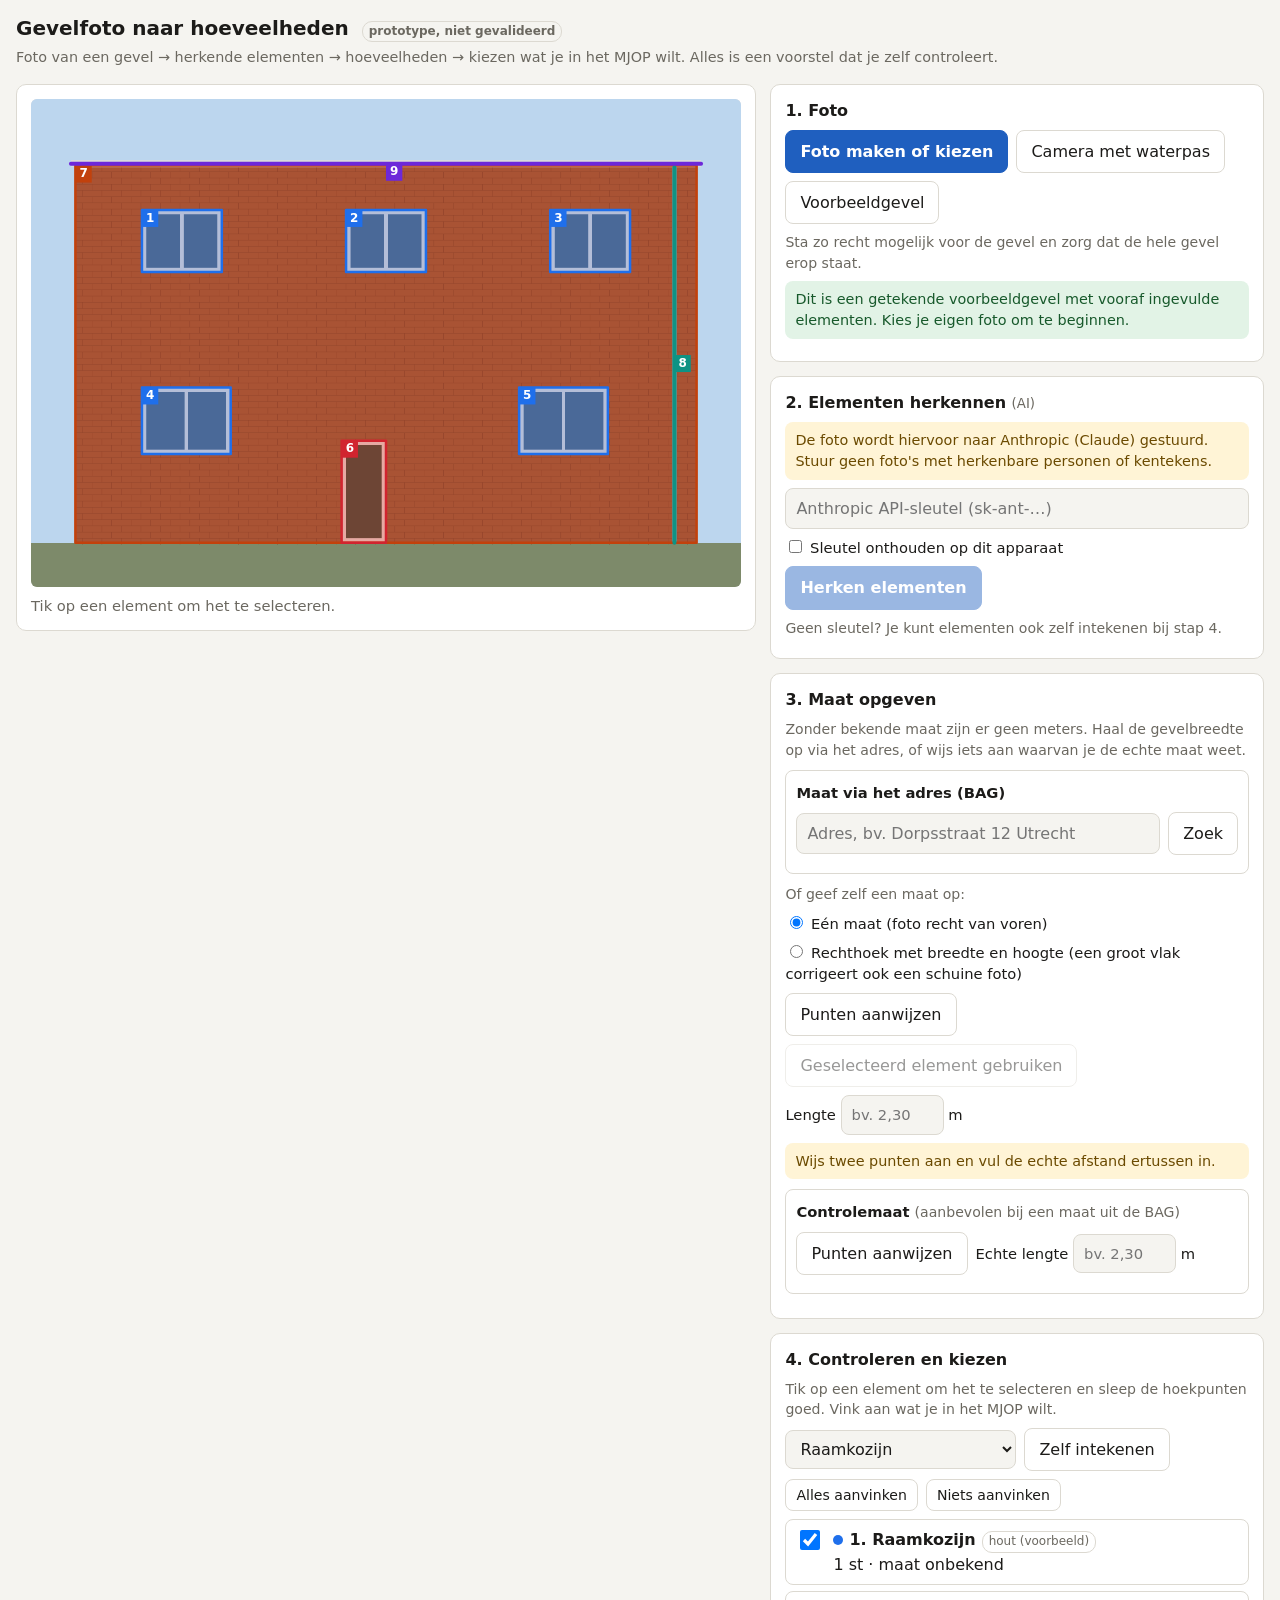
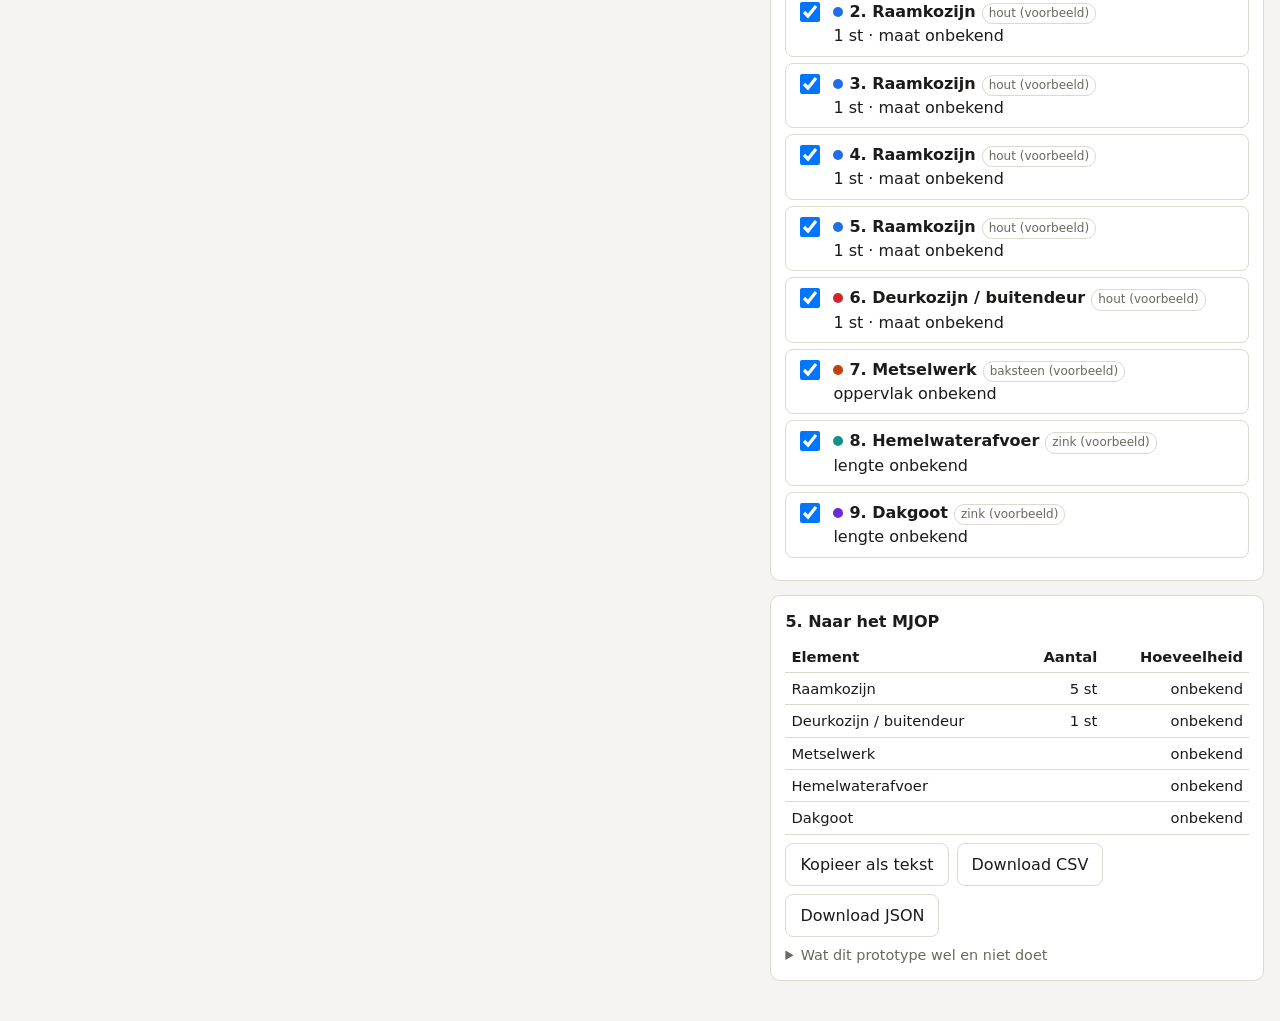
==== gevelfoto/index.html @ f88c85ac "Gevelfoto-prototype: losse proefpagina op /gevelfoto/ met browsertest Zelfstandige pagina (geen Supa" ====
<!doctype html>
<!-- Bron: repository mjop-learning, gevelfoto_prototype/index.html. Wijzig daar en kopieer het bestand hierheen. -->
<html lang="nl">
<head>
<meta charset="utf-8">
<meta name="viewport" content="width=device-width, initial-scale=1">
<title>Gevelfoto naar hoeveelheden</title>
<meta name="claude:viewport-fit-sides" content="cover">
<meta name="robots" content="noindex">
<style>
  :root {
    --bg: #f5f4f0; --panel: #ffffff; --ink: #1c1b19; --muted: #6b6860; --line: #dcd9d1;
    --accent: #1f5fbf; --accent-ink: #ffffff; --warn-bg: #fff4d6; --warn-ink: #6b4a00; --err-bg: #fde4e1; --err-ink: #8a1c12;
    --ok-bg: #e2f3e6; --ok-ink: #17592b;
  }
  @media (prefers-color-scheme: dark) { :root:not([data-theme="light"]) {
      --bg: #161614; --panel: #201f1d; --ink: #edebe6; --muted: #a09c93; --line: #383632;
      --accent: #6ea4f5; --accent-ink: #0c1626; --warn-bg: #3d3212; --warn-ink: #f3d78a; --err-bg: #47201c; --err-ink: #f6b5ad;
      --ok-bg: #1b3a24; --ok-ink: #a6e0b5; color-scheme: dark; } }
  :root[data-theme="dark"] {
      --bg: #161614; --panel: #201f1d; --ink: #edebe6; --muted: #a09c93; --line: #383632;
      --accent: #6ea4f5; --accent-ink: #0c1626; --warn-bg: #3d3212; --warn-ink: #f3d78a; --err-bg: #47201c; --err-ink: #f6b5ad;
      --ok-bg: #1b3a24; --ok-ink: #a6e0b5; color-scheme: dark; }
  * { box-sizing: border-box; }
  [hidden] { display: none !important; }
  body { margin: 0; background: var(--bg); color: var(--ink); font: 16px/1.45 system-ui, -apple-system, "Segoe UI", sans-serif; }
  header { padding-block: 14px 6px; padding-left: max(16px, env(safe-area-inset-left, 0px)); padding-right: max(16px, env(safe-area-inset-right, 0px)); max-width: 1280px; margin: 0 auto; }
  h1 { font-size: 1.25rem; margin: 0 0 4px; }
  header p { margin: 0; color: var(--muted); font-size: .9rem; }
  main { display: grid; gap: 14px; padding-block: 10px 40px; padding-left: max(16px, env(safe-area-inset-left, 0px)); padding-right: max(16px, env(safe-area-inset-right, 0px)); max-width: 1280px; margin: 0 auto; grid-template-columns: minmax(0, 1fr); }
  @media (min-width: 980px) { main { grid-template-columns: minmax(0, 1.5fr) minmax(340px, 1fr); align-items: start; } #stage { position: sticky; top: 10px; } }
  section, #stage { background: var(--panel); border: 1px solid var(--line); border-radius: 10px; padding: 14px; }
  #panel { display: grid; gap: 14px; grid-template-columns: minmax(0, 1fr); }
  h2 { font-size: 1rem; margin: 0 0 8px; }
  h2 small { font-weight: 400; color: var(--muted); }
  p { margin: 6px 0; }
  .muted { color: var(--muted); font-size: .88rem; }
  .row { display: flex; flex-wrap: wrap; gap: 8px; align-items: center; margin: 8px 0; }
  button, .filebtn { font: inherit; padding: 9px 14px; border-radius: 8px; border: 1px solid var(--line); background: var(--panel); color: var(--ink); cursor: pointer; }
  button.primary, .filebtn { background: var(--accent); color: var(--accent-ink); border-color: var(--accent); font-weight: 600; }
  button:disabled { opacity: .45; cursor: not-allowed; }
  button.small { padding: 5px 10px; font-size: .88rem; }
  input[type=text], input[type=password], select { font: inherit; padding: 8px 10px; border-radius: 8px; border: 1px solid var(--line); background: var(--bg); color: var(--ink); min-width: 0; }
  input.num { width: 7em; }
  label { font-size: .92rem; }
  .filebtn input { display: none; }
  .msg { padding: 8px 10px; border-radius: 8px; font-size: .9rem; margin: 8px 0; }
  .msg.warn { background: var(--warn-bg); color: var(--warn-ink); }
  .msg.err { background: var(--err-bg); color: var(--err-ink); }
  .msg.ok { background: var(--ok-bg); color: var(--ok-ink); }
  .msg:empty { display: none; }
  #canvasWrap { position: relative; }
  canvas { display: block; width: 100%; border-radius: 6px; background: #8884; touch-action: manipulation; }
  canvas.busy { touch-action: none; cursor: crosshair; }
  #hint { min-height: 1.4em; font-size: .92rem; margin: 8px 0 0; }
  #empty { padding: 60px 10px; text-align: center; color: var(--muted); }
  ul#items { list-style: none; margin: 8px 0; padding: 0; display: grid; gap: 6px; }
  ul#items li { border: 1px solid var(--line); border-radius: 8px; padding: 8px 10px; display: grid; grid-template-columns: auto minmax(0, 1fr); gap: 4px 10px; align-items: start; cursor: pointer; }
  ul#items li.active { border-color: var(--accent); box-shadow: 0 0 0 2px color-mix(in srgb, var(--accent) 30%, transparent); }
  ul#items li input[type=checkbox] { width: 20px; height: 20px; margin-top: 2px; }
  .dot { display: inline-block; width: 10px; height: 10px; border-radius: 50%; margin-right: 6px; }
  .qty { font-variant-numeric: tabular-nums; }
  .tag { font-size: .75rem; padding: 1px 6px; border-radius: 10px; border: 1px solid var(--line); color: var(--muted); margin-left: 6px; display: inline-block; max-width: 100%; overflow-wrap: anywhere; }
  .edit { grid-column: 1 / -1; display: flex; flex-wrap: wrap; gap: 8px; align-items: center; padding-top: 6px; border-top: 1px dashed var(--line); }
  table { border-collapse: collapse; width: 100%; font-size: .92rem; }
  th, td { text-align: left; padding: 5px 6px; border-bottom: 1px solid var(--line); }
  td.n, th.n { text-align: right; font-variant-numeric: tabular-nums; }
  .sub { border: 1px solid var(--line); border-radius: 8px; padding: 10px; margin: 10px 0; }
  .sub > strong { font-size: .92rem; }
  #bagMap svg { width: 100%; max-height: 260px; display: block; margin-top: 6px; }
  #bagMap .side { stroke: var(--muted); stroke-width: 3; cursor: pointer; }
  #bagMap .side.on { stroke: var(--accent); stroke-width: 6; }
  #bagMap .hit { stroke: transparent; stroke-width: 22; cursor: pointer; }
  #bagMap text { font: 600 11px system-ui, sans-serif; fill: var(--ink); pointer-events: none; }
  #cam { position: fixed; inset: 0; z-index: 20; background: #000; color: #fff; display: flex; flex-direction: column; }
  #camView { position: relative; flex: 1; min-height: 0; }
  #camVideo { width: 100%; height: 100%; object-fit: contain; display: block; }
  #level { position: absolute; left: 50%; top: 50%; width: 130px; height: 130px; margin: -65px 0 0 -65px; border: 2px solid #fff; border-radius: 50%; box-shadow: 0 0 0 1px #0008; }
  #level::before, #level::after { content: ""; position: absolute; background: #fff; opacity: .7; }
  #level::before { left: 50%; top: 35%; width: 1px; height: 30%; } #level::after { top: 50%; left: 35%; height: 1px; width: 30%; }
  #levelDot { position: absolute; left: 50%; top: 50%; width: 26px; height: 26px; margin: -13px 0 0 -13px; border-radius: 50%; background: #ffb020; border: 2px solid #000; }
  #level.ok { border-color: #3ddc84; } #level.ok #levelDot { background: #3ddc84; }
  #level.off { opacity: .35; } #level.off #levelDot { display: none; }
  #camText { margin: 0; padding: 10px 14px; text-align: center; font-size: .95rem; min-height: 3.2em; background: #111; }
  #camBar { display: flex; gap: 10px; justify-content: space-between; padding: 10px 14px calc(12px + env(safe-area-inset-bottom)); background: #111; }
  #camBar button { background: #2a2a2a; color: #fff; border-color: #555; } #camBar button.primary { background: #fff; color: #000; border-color: #fff; min-width: 9em; }
  details summary { cursor: pointer; color: var(--muted); font-size: .9rem; }
</style>
</head>
<body>
<header>
  <h1>Gevelfoto naar hoeveelheden <span class="tag">prototype, niet gevalideerd</span></h1>
  <p>Foto van een gevel → herkende elementen → hoeveelheden → kiezen wat je in het MJOP wilt. Alles is een voorstel dat je zelf controleert.</p>
</header>
<main>
  <div id="stage">
    <div id="canvasWrap">
      <div id="empty">Kies eerst een foto, of probeer de voorbeeldgevel.</div>
      <canvas id="cv" hidden></canvas>
    </div>
    <p id="hint" class="muted"></p>
  </div>

  <div id="panel">
    <section>
      <h2>1. Foto</h2>
      <div class="row">
        <label class="filebtn">Foto maken of kiezen<input id="file" type="file" accept="image/*" capture="environment"></label>
        <button id="camBtn">Camera met waterpas</button>
        <button id="demoBtn">Voorbeeldgevel</button>
      </div>
      <p class="muted">Sta zo recht mogelijk voor de gevel en zorg dat de hele gevel erop staat.</p>
      <div id="photoMsg" class="msg"></div>
    </section>

    <section>
      <h2>2. Elementen herkennen <small>(AI)</small></h2>
      <div id="aiNote" class="msg warn">De foto wordt hiervoor naar Anthropic (Claude) gestuurd. Stuur geen foto's met herkenbare personen of kentekens.</div>
      <div class="row" id="keyRow">
        <input id="key" type="password" placeholder="Anthropic API-sleutel (sk-ant-…)" autocomplete="off" style="flex:1">
      </div>
      <div class="row" id="rememberRow">
        <label><input id="remember" type="checkbox"> Sleutel onthouden op dit apparaat</label>
      </div>
      <div class="row">
        <button id="detectBtn" class="primary" disabled>Herken elementen</button>
        <span id="detectStatus" class="muted"></span>
      </div>
      <div id="detectMsg" class="msg"></div>
      <p class="muted" id="noKeyNote">Geen sleutel? Je kunt elementen ook zelf intekenen bij stap 4.</p>
    </section>

    <section>
      <h2>3. Maat opgeven</h2>
      <p class="muted">Zonder bekende maat zijn er geen meters. Haal de gevelbreedte op via het adres, of wijs iets aan waarvan je de echte maat weet.</p>
      <div id="hostedNote" class="msg warn" hidden></div>
      <div class="sub" id="bagBlock">
        <strong>Maat via het adres (BAG)</strong>
        <div class="row">
          <input id="addr" type="text" placeholder="Adres, bv. Dorpsstraat 12 Utrecht" style="flex:1" autocomplete="off">
          <button id="addrBtn">Zoek</button>
        </div>
        <div class="row" id="addrPickRow" hidden><select id="addrPick" style="flex:1"></select></div>
        <div id="bagMap"></div>
        <div id="bagMsg" class="msg"></div>
      </div>
      <p class="muted" id="orNote">Of geef zelf een maat op:</p>
      <div class="row">
        <label><input type="radio" name="refmode" value="line" checked> Eén maat (foto recht van voren)</label>
      </div>
      <div class="row">
        <label><input type="radio" name="refmode" value="rect"> Rechthoek met breedte en hoogte (een groot vlak corrigeert ook een schuine foto)</label>
      </div>
      <div class="row">
        <button id="refPick" disabled>Punten aanwijzen</button>
        <button id="refFromSel" disabled title="Gebruik de hoeken van het geselecteerde element">Geselecteerd element gebruiken</button>
      </div>
      <div class="row" id="refLineInputs">
        <label>Lengte <input id="refLen" class="num" type="text" inputmode="decimal" placeholder="bv. 2,30"> m</label>
      </div>
      <div class="row" id="refRectInputs" hidden>
        <label>Breedte <input id="refW" class="num" type="text" inputmode="decimal" placeholder="bv. 0,93"> m</label>
        <label>Hoogte <input id="refH" class="num" type="text" inputmode="decimal" placeholder="bv. 2,31"> m</label>
      </div>
      <div id="refMsg" class="msg"></div>
      <div class="sub">
        <strong>Controlemaat</strong> <span class="muted">(aanbevolen bij een maat uit de BAG)</span>
        <div class="row">
          <button id="checkPick" disabled>Punten aanwijzen</button>
          <label>Echte lengte <input id="checkLen" class="num" type="text" inputmode="decimal" placeholder="bv. 2,30"> m</label>
        </div>
        <div id="checkMsg" class="msg"></div>
      </div>
    </section>

    <section>
      <h2>4. Controleren en kiezen</h2>
      <p class="muted">Tik op een element om het te selecteren en sleep de hoekpunten goed. Vink aan wat je in het MJOP wilt.</p>
      <div class="row">
        <select id="addType"></select>
        <button id="addBtn" disabled>Zelf intekenen</button>
        <button id="polyDone" hidden>Klaar met vlak</button>
        <button id="cancelTool" hidden>Annuleren</button>
      </div>
      <div class="row">
        <button id="allOn" class="small" disabled>Alles aanvinken</button>
        <button id="allOff" class="small" disabled>Niets aanvinken</button>
      </div>
      <ul id="items"></ul>
      <div id="itemsMsg" class="msg"></div>
    </section>

    <section>
      <h2>5. Naar het MJOP</h2>
      <div id="totals"></div>
      <div class="row">
        <button id="copyBtn" disabled>Kopieer als tekst</button>
        <button id="csvBtn" disabled>Download CSV</button>
        <button id="jsonBtn" disabled>Download JSON</button>
      </div>
      <div id="exportMsg" class="msg"></div>
      <details>
        <summary>Wat dit prototype wel en niet doet</summary>
        <p class="muted">Hoeveelheden worden door vaste rekenregels in deze pagina berekend uit de aangewezen punten en jouw referentiemaat, niet door het AI-model. Het model wijst alleen aan waar iets zit en doet een inschatting van het materiaal. Er is geen conditiescore, geen prijs en geen NEN 2767-beoordeling. De nauwkeurigheid op echte gevels is niet gemeten. De export bevat geen foto.</p>
      </details>
    </section>
  </div>
</main>

<div id="cam" hidden>
  <div id="camView"><video id="camVideo" playsinline autoplay muted></video><div id="level" class="off"><div id="levelDot"></div></div></div>
  <p id="camText"></p>
  <div id="camBar"><button id="camClose">Sluiten</button><button id="camShot" class="primary">Foto maken</button></div>
</div>

<script>
"use strict";
// ---------------------------------------------------------------------------------------------------------------------
// Gevelfoto-prototype. Eén zelfstandig bestand, geen build, geen externe scripts.
// Rolverdeling: het AI-model levert alleen POSITIES (pixels) en een materiaalinschatting; alle hoeveelheden komen uit de
// deterministische functies hieronder (referentiemaat -> meters). Zonder referentiemaat blijft elke maat onbekend (null).
// ---------------------------------------------------------------------------------------------------------------------

const MODEL = "claude-opus-5-5";
const PROMPT_VERSION = "gevelfoto_v0.1";
const MAX_EDGE = 2000;            // lange zijde van de afbeelding die naar het model gaat (pixels)
const API_URL = "https://api.anthropic.com/v1/messages";

// kind: quad = vierhoek (kozijn e.d.), line = lijn (hwa, goot), poly = vlak (metselwerk)
const TYPES = {
  kozijn_raam:    { label: "Raamkozijn",            kind: "quad", color: "#1f6feb", opening: true },
  kozijn_deur:    { label: "Deurkozijn / buitendeur", kind: "quad", color: "#d1242f", opening: true },
  garagedeur:     { label: "Garagedeur",            kind: "quad", color: "#b3541e", opening: true },
  metselwerk:     { label: "Metselwerk",            kind: "poly", color: "#c2410c", wall: true },
  stucwerk:       { label: "Stucwerk",              kind: "poly", color: "#a16207", wall: true },
  gevelbekleding: { label: "Gevelbekleding",        kind: "poly", color: "#7c5e10", wall: true },
  hwa:            { label: "Hemelwaterafvoer",      kind: "line", color: "#0e9384" },
  dakgoot:        { label: "Dakgoot",               kind: "line", color: "#6d28d9" },
  boeiboord:      { label: "Boeiboord / dakrand",   kind: "line", color: "#be185d" },
  waterslag:      { label: "Waterslag / lekdorpel", kind: "line", color: "#0369a1" },
  hekwerk:        { label: "Hekwerk / balustrade",  kind: "line", color: "#4d7c0f" },
  balkon:         { label: "Balkon",                kind: "quad", color: "#8250df" },
  luifel:         { label: "Luifel",                kind: "quad", color: "#57606a" },
  rooster:        { label: "Ventilatierooster",     kind: "quad", color: "#1a7f37" },
  overig:         { label: "Overig",                kind: "quad", color: "#6e7781" },
};

const $ = (id) => document.getElementById(id);
const state = { img: null, W: 0, H: 0, photoName: null, elements: [], active: null, nextId: 1,
                ref: { mode: "line", pts: null }, check: { pts: null }, tool: null, drag: null, recognition: null, capture: null,
                bag: { docs: [], address: null, pand: null, sides: [], heights: null, side: null } };

// ------------------------------------------------ rekenkern (zuivere functies) ---------------------------------------
const Geo = {
  dist: (a, b) => Math.hypot(a[0] - b[0], a[1] - b[1]),
  area(pts) { let s = 0; for (let i = 0; i < pts.length; i++) { const a = pts[i], b = pts[(i + 1) % pts.length]; s += a[0] * b[1] - b[0] * a[1]; } return Math.abs(s) / 2; },
  length(pts) { let s = 0; for (let i = 1; i < pts.length; i++) s += Geo.dist(pts[i - 1], pts[i]); return s; },
  centroid(pts) { return [pts.reduce((s, p) => s + p[0], 0) / pts.length, pts.reduce((s, p) => s + p[1], 0) / pts.length]; },
  inside(p, pts) { let c = false; for (let i = 0, j = pts.length - 1; i < pts.length; j = i++) { const a = pts[i], b = pts[j];
      if ((a[1] > p[1]) !== (b[1] > p[1]) && p[0] < (b[0] - a[0]) * (p[1] - a[1]) / (b[1] - a[1]) + a[0]) c = !c; } return c; },
  distToSegment(p, a, b) { const dx = b[0] - a[0], dy = b[1] - a[1], l2 = dx * dx + dy * dy;
    const t = l2 ? Math.max(0, Math.min(1, ((p[0] - a[0]) * dx + (p[1] - a[1]) * dy) / l2)) : 0; return Math.hypot(p[0] - a[0] - t * dx, p[1] - a[1] - t * dy); },
  // Zet vier punten in de volgorde linksboven, rechtsboven, rechtsonder, linksonder (beeld: y omlaag).
  orderQuad(pts) { const c = Geo.centroid(pts); const s = pts.slice().sort((a, b) => Math.atan2(a[1] - c[1], a[0] - c[0]) - Math.atan2(b[1] - c[1], b[0] - c[0]));
    let k = 0; s.forEach((p, i) => { if (p[0] + p[1] < s[k][0] + s[k][1]) k = i; }); return s.slice(k).concat(s.slice(0, k)); },
  boxToQuad(a, b) { const x1 = Math.min(a[0], b[0]), x2 = Math.max(a[0], b[0]), y1 = Math.min(a[1], b[1]), y2 = Math.max(a[1], b[1]); return [[x1, y1], [x2, y1], [x2, y2], [x1, y2]]; },
  // Homografie die vier bronpunten op vier doelpunten afbeeldt (8 vergelijkingen, Gauss-eliminatie met pivotering). null als ontaard.
  homography(src, dst) {
    const A = [];
    for (let i = 0; i < 4; i++) { const [x, y] = src[i], [u, v] = dst[i];
      A.push([x, y, 1, 0, 0, 0, -u * x, -u * y, u]); A.push([0, 0, 0, x, y, 1, -v * x, -v * y, v]); }
    for (let c = 0; c < 8; c++) {
      let p = c; for (let r = c + 1; r < 8; r++) if (Math.abs(A[r][c]) > Math.abs(A[p][c])) p = r;
      if (Math.abs(A[p][c]) < 1e-12) return null;
      [A[c], A[p]] = [A[p], A[c]];
      for (let r = 0; r < 8; r++) if (r !== c) { const f = A[r][c] / A[c][c]; for (let k = c; k < 9; k++) A[r][k] -= f * A[c][k]; }
    }
    const h = A.map((row, i) => row[8] / row[i]);
    return (p) => { const w = h[6] * p[0] + h[7] * p[1] + 1; return [(h[0] * p[0] + h[1] * p[1] + h[2]) / w, (h[3] * p[0] + h[4] * p[1] + h[5]) / w]; };
  },
};

function parseNum(s) { const v = parseFloat(String(s).trim().replace(",", ".")); return Number.isFinite(v) && v > 0 ? v : null; }
const round2 = (v) => v == null ? null : Math.round(v * 100) / 100;
const fmt = (v, d = 2) => v == null ? "onbekend" : v.toLocaleString("nl-NL", { minimumFractionDigits: d, maximumFractionDigits: d });

// Geeft een functie pixel -> meter (op het gevelvlak), of null zolang de referentiemaat niet compleet is.
function metricMap(ref) {
  if (!ref || !ref.pts) return null;
  if (ref.mode === "line") {
    if (ref.pts.length !== 2 || !ref.length) return null;
    const d = Geo.dist(ref.pts[0], ref.pts[1]); if (d < 2) return null;
    const s = ref.length / d; return (p) => [p[0] * s, p[1] * s];
  }
  if (ref.pts.length !== 4 || !ref.w || !ref.h) return null;
  const q = Geo.orderQuad(ref.pts), info = rectInfo(ref, q);
  if (info.perspective) return Geo.homography(q, [[0, 0], [ref.w, 0], [ref.w, ref.h], [0, ref.h]]);
  return (p) => [p[0] * info.scale, p[1] * info.scale];
}

// Een kleine referentierechthoek (bv. één deur) is te gevoelig om er de hele gevel mee recht te trekken: een paar pixels fout in een hoek
// geeft verderop meters fout. Daarom corrigeert alleen een grote rechthoek het perspectief; een kleine levert uitsluitend een schaal.
const PERSPECTIVE_MIN_SHARE = 0.2;
function rectInfo(ref, q) {
  const sx = ref.w / ((Geo.dist(q[0], q[1]) + Geo.dist(q[3], q[2])) / 2), sy = ref.h / ((Geo.dist(q[0], q[3]) + Geo.dist(q[1], q[2])) / 2), scale = (sx + sy) / 2;
  return { perspective: Geo.area(q) / (state.W * state.H) >= PERSPECTIVE_MIN_SHARE, scale, mismatch: Math.abs(sx - sy) / scale };
}

// Hoeveelheden van één element. Alles null zonder referentiemaat; het aantal (stuks) is altijd bekend.
function quantities(el, toM, all) {
  const t = TYPES[el.type], q = { count: 1, width_m: null, height_m: null, area_m2: null, length_m: null, gross_area_m2: null, openings_area_m2: null, net_area_m2: null };
  if (!toM) return q;
  const m = el.pts.map(toM);
  if (m.some((p) => !Number.isFinite(p[0]) || !Number.isFinite(p[1]))) return q;
  if (t.kind === "line") q.length_m = Geo.length(m);
  else if (t.kind === "quad") {
    q.width_m = (Geo.dist(m[0], m[1]) + Geo.dist(m[3], m[2])) / 2;
    q.height_m = (Geo.dist(m[0], m[3]) + Geo.dist(m[1], m[2])) / 2;
    q.area_m2 = Geo.area(m);
  } else {
    q.gross_area_m2 = Geo.area(m);
    // Openingen (kozijnen, deuren) waarvan het middelpunt in dit vlak ligt worden afgetrokken.
    q.openings_area_m2 = all.filter((o) => TYPES[o.type].opening && Geo.inside(Geo.centroid(o.pts), el.pts)).reduce((s, o) => s + Geo.area(o.pts.map(toM)), 0);
    q.net_area_m2 = Math.max(0, q.gross_area_m2 - q.openings_area_m2);
  }
  return q;
}

// De hoeveelheid die in een MJOP-regel hoort: vlakken in m2 (netto), lijnen in m1, de rest in stuks.
function primary(el, q) {
  const k = TYPES[el.type].kind;
  if (k === "poly") return { value: round2(q.net_area_m2), unit: "m2" };
  if (k === "line") return { value: round2(q.length_m), unit: "m1" };
  return { value: 1, unit: "st" };
}

function describe(el, q) {
  const k = TYPES[el.type].kind;
  if (k === "line") return q.length_m == null ? "lengte onbekend" : fmt(q.length_m) + " m¹";
  if (k === "quad") return q.area_m2 == null ? "1 st · maat onbekend" : `1 st · ${fmt(q.width_m)} × ${fmt(q.height_m)} m · ${fmt(q.area_m2)} m²`;
  return q.net_area_m2 == null ? "oppervlak onbekend" : `${fmt(q.net_area_m2)} m² netto (bruto ${fmt(q.gross_area_m2)} − openingen ${fmt(q.openings_area_m2)})`;
}

// ------------------------------------------------ herkenning (extern AI-model) ---------------------------------------
const SCHEMA = {
  type: "object", additionalProperties: false, required: ["elements"],
  properties: { elements: { type: "array", items: {
    type: "object", additionalProperties: false, required: ["type", "points", "material", "confidence", "note"],
    properties: {
      type: { type: "string", enum: Object.keys(TYPES) },
      points: { type: "array", items: { type: "object", additionalProperties: false, required: ["x", "y"], properties: { x: { type: "number" }, y: { type: "number" } } } },
      material: { type: "string" },
      confidence: { type: "string", enum: ["low", "medium", "high"] },
      note: { type: "string" },
    } } } },
};

function buildPrompt(W, H) {
  const list = Object.entries(TYPES).map(([k, t]) => `- ${k} (${t.label}): ${t.kind === "quad" ? "bounding box, exactly 2 points: top-left and bottom-right" : t.kind === "line" ? "polyline along the element, 2 or more points" : "polygon outlining the surface, 3 or more points in order"}`).join("\n");
  return `This is one photo of a building facade in the Netherlands, taken for a multi-year maintenance plan (MJOP). The image is ${W} x ${H} pixels.

Find the building elements that are clearly visible on the facade in the foreground and report where they are. Coordinates are pixels in this image: origin at the top-left corner, x to the right, y down.

Element types and the geometry to return for each:
${list}

Guidelines:
- One physical frame (kozijn) is one element, even when it holds several panes or opening sashes. Box the outer edge of the frame, not the glass.
- For a wall surface (metselwerk, stucwerk, gevelbekleding) return one polygon per continuous surface of one material, following its outer edge and including the window and door openings that lie in it. The openings are subtracted afterwards by the calling program.
- For hwa (downpipe), dakgoot (gutter), boeiboord (fascia), waterslag (sill) and hekwerk (railing), follow the centre line of the element from one end to the other.
- Report only what you can actually see. Leave out elements that are hidden, that belong to a neighbouring building, or that you would have to guess.
- "material": one short Dutch word when the material is clearly recognisable (for example hout, kunststof, aluminium, staal, baksteen, zink, pvc, beton), otherwise an empty string.
- "confidence": how sure you are that the element exists and is of this type.
- "note": at most a few words in Dutch when something limits the result (for example "deels achter boom"), otherwise an empty string.

Do not estimate sizes in metres, condition, defects or costs: measurements are computed separately from your coordinates.

Return only a JSON object of this shape, with no other text:
{"elements": [{"type": "<one of the type keys above>", "points": [{"x": 0, "y": 0}], "material": "", "confidence": "low|medium|high", "note": ""}]}`;
}

async function callModel(apiKey, jpegBase64, W, H) {
  const body = {
    model: MODEL, max_tokens: 16000,
    output_config: { effort: "high", format: { type: "json_schema", schema: SCHEMA } },
    fallbacks: "default",
    messages: [{ role: "user", content: [
      { type: "image", source: { type: "base64", media_type: "image/jpeg", data: jpegBase64 } },
      { type: "text", text: buildPrompt(W, H) } ] }],
  };
  const headers = { "content-type": "application/json", "x-api-key": apiKey, "anthropic-version": "2023-06-01",
                    "anthropic-beta": "server-side-fallback-2026-07-01", "anthropic-dangerous-direct-browser-access": "true" };
  // Twee optionele onderdelen (terugvalmodel bij een weigering, afgedwongen JSON-schema) worden bij een 400-fout één voor één weggelaten,
  // zodat de aanvraag ook werkt als een account of platform ze niet ondersteunt. De prompt vraagt hoe dan ook om alleen JSON.
  const attempts = [
    () => ({ headers, body }),
    () => { const h = { ...headers }; delete h["anthropic-beta"]; const b = { ...body }; delete b.fallbacks; return { headers: h, body: b }; },
    () => { const h = { ...headers }; delete h["anthropic-beta"]; const b = { ...body, output_config: { effort: "high" } }; delete b.fallbacks; return { headers: h, body: b }; },
  ];
  let last = null;
  for (const make of attempts) {
    const a = make();
    let res;
    try { res = await fetch(API_URL, { method: "POST", headers: a.headers, body: JSON.stringify(a.body) }); }
    catch (e) { throw new Error("Geen verbinding met de AI-dienst. Controleer je internet. (" + e.message + ")"); }
    let data = null; try { data = await res.json(); } catch (e) { /* geen JSON */ }
    if (res.ok) return data;
    const detail = data && data.error && data.error.message ? data.error.message : "HTTP " + res.status;
    if (res.status === 401) throw new Error("De API-sleutel is niet geldig.");
    if (res.status === 403) throw new Error("Deze API-sleutel mag dit niet doen: " + detail);
    if (res.status === 429) throw new Error("Te veel aanvragen of tegoed op. Probeer het zo opnieuw. (" + detail + ")");
    if (res.status >= 500) throw new Error("De AI-dienst heeft een storing. Probeer het zo opnieuw. (" + detail + ")");
    last = new Error("De aanvraag is geweigerd: " + detail);
    if (res.status !== 400) throw last;
  }
  throw last;
}

// Haalt de elementen uit het modelantwoord en controleert ze. Ongeldige elementen worden overgeslagen en geteld, nooit gerepareerd door te gokken.
function parseModelResponse(data, W, H) {
  if (!data || data.stop_reason === "refusal") throw new Error("Het model heeft deze foto geweigerd.");
  if (data.stop_reason === "max_tokens") throw new Error("Het antwoord van het model is afgekapt. Probeer een foto met minder elementen.");
  const text = (data.content || []).filter((b) => b.type === "text").map((b) => b.text).join("");
  let obj = null;
  try { obj = JSON.parse(text); } catch (e) { const m = text.match(/\{[\s\S]*\}/); if (m) { try { obj = JSON.parse(m[0]); } catch (e2) { /* blijft null */ } } }
  return parseElements(obj, W, H, 1);
}

// `scale` rekent coördinaten van de (kleinere) afbeelding die het model zag terug naar de werkfoto.
function parseElements(obj, W, H, scale) {
  if (!obj || !Array.isArray(obj.elements)) throw new Error("Het antwoord van het model was niet leesbaar.");
  const out = []; let skipped = 0;
  for (const raw of obj.elements) {
    const t = TYPES[raw && raw.type];
    let pts = raw && Array.isArray(raw.points) ? raw.points.map((p) => [Number(p && p.x) * scale, Number(p && p.y) * scale]) : [];
    if (!t || pts.some((p) => !Number.isFinite(p[0]) || !Number.isFinite(p[1]))) { skipped++; continue; }
    pts = pts.map((p) => [Math.max(0, Math.min(W, p[0])), Math.max(0, Math.min(H, p[1]))]);
    if (t.kind === "quad") { if (pts.length === 2) pts = Geo.boxToQuad(pts[0], pts[1]); else if (pts.length === 4) pts = Geo.orderQuad(pts); else { skipped++; continue; } if (Geo.area(pts) < 16) { skipped++; continue; } }
    else if (t.kind === "line") { if (pts.length < 2 || Geo.length(pts) < 4) { skipped++; continue; } }
    else if (pts.length < 3 || Geo.area(pts) < 16) { skipped++; continue; }
    out.push({ type: raw.type, pts, material: typeof raw.material === "string" && raw.material.trim() ? raw.material.trim().slice(0, 40) : null,
               confidence: ["low", "medium", "high"].includes(raw.confidence) ? raw.confidence : null,
               note: typeof raw.note === "string" && raw.note.trim() ? raw.note.trim().slice(0, 120) : null });
  }
  return { elements: out, skipped };
}

// Gehoste variant (claude.ai-artifact): de pagina vraagt Claude via het account van de kijker, zonder API-sleutel. Het platform verkleint
// een afbeelding tot ongeveer 1,2 megapixel; daarom gaat er een kopie van hooguit 1,1 megapixel heen, met háár afmetingen in de prompt.
const Host = { claude: window.claude && typeof window.claude.use === "function" ? window.claude : null, sample: null, downloads: null };
const HOST_MAX_PIXELS = 1100000;
const HOST_ERRORS = { not_granted: "Je hebt deze pagina geen toestemming gegeven om Claude te gebruiken. Je kunt elementen zelf intekenen bij stap 4.",
  rate_limited: "Te veel aanvragen of je gebruikslimiet is bereikt. Probeer het later opnieuw.", session_expired: "Je bent uitgelogd. Log opnieuw in en probeer het nog eens.",
  image_rejected: "Deze foto wordt niet geaccepteerd. Probeer een andere foto.", images_unavailable: "In deze weergave kan de pagina geen foto naar Claude sturen.",
  refused: "Claude heeft deze foto geweigerd.", invalid_json: "Het antwoord van het model was niet leesbaar. Probeer het opnieuw.", empty_completion: "Het model gaf geen antwoord. Probeer het opnieuw." };

async function callHosted() {
  const lim = await Host.sample.limits().catch(() => null);
  if (!lim || !lim.images) throw new Error(HOST_ERRORS.images_unavailable);
  const k = Math.min(1, Math.sqrt(HOST_MAX_PIXELS / (state.W * state.H))), c = document.createElement("canvas");
  c.width = Math.round(state.W * k); c.height = Math.round(state.H * k); c.getContext("2d").drawImage(state.img, 0, 0, c.width, c.height);
  const blob = await new Promise((ok) => c.toBlob(ok, "image/jpeg", 0.9));
  let obj;
  try { obj = await Host.sample.json(buildPrompt(c.width, c.height), { images: blob, modelTier: "complex", cache: false }); }
  catch (e) { throw new Error(HOST_ERRORS[e && e.code] || "Herkennen is niet gelukt" + (e && e.message ? ": " + e.message : ".")); }
  return { parsed: parseElements(obj, state.W, state.H, state.W / c.width), sent: [c.width, c.height] };
}

// ------------------------------------------------ foto laden ---------------------------------------------------------
async function loadPhoto(file, capture) {
  let bmp;
  try { bmp = await createImageBitmap(file, { imageOrientation: "from-image" }); }
  catch (e) { bmp = await new Promise((ok, no) => { const i = new Image(); i.onload = () => ok(i); i.onerror = () => no(new Error("Deze afbeelding kan niet worden geopend.")); i.src = URL.createObjectURL(file); }); }
  const k = Math.min(1, MAX_EDGE / Math.max(bmp.width, bmp.height));
  const c = document.createElement("canvas"); c.width = Math.round(bmp.width * k); c.height = Math.round(bmp.height * k);
  c.getContext("2d").drawImage(bmp, 0, 0, c.width, c.height);
  setPhoto(c, file.name || "foto", capture);
}

function setPhoto(canvas, name, capture) {
  Object.assign(state, { img: canvas, W: canvas.width, H: canvas.height, photoName: name, elements: [], active: null, nextId: 1, tool: null, drag: null, recognition: null, capture: capture || null });
  state.ref = { mode: state.ref.mode, pts: null }; state.check = { pts: null }; state.bag.side = null;
  $("empty").hidden = true; $("cv").hidden = false;
  ["refLen", "refW", "refH", "checkLen"].forEach((id) => { $(id).value = ""; });
  ["detectMsg", "itemsMsg", "exportMsg", "photoMsg"].forEach((id) => setMsg(id, ""));
  refresh();
}

// Voorbeeldgevel met bekende maten (100 pixels per meter) om de pagina zonder sleutel te proberen.
function demoScene() {
  const c = document.createElement("canvas"); c.width = 1600; c.height = 1100; const g = c.getContext("2d");
  g.fillStyle = "#bcd6ee"; g.fillRect(0, 0, 1600, 1100); g.fillStyle = "#7d8a6a"; g.fillRect(0, 1000, 1600, 100);
  g.fillStyle = "#a5553a"; g.fillRect(100, 150, 1400, 850);
  g.strokeStyle = "#8d4630"; g.lineWidth = 1;
  for (let y = 150; y < 1000; y += 14) { g.beginPath(); g.moveTo(100, y); g.lineTo(1500, y); g.stroke(); for (let x = 100 + ((y / 14) % 2) * 22; x < 1500; x += 44) { g.beginPath(); g.moveTo(x, y); g.lineTo(x, y + 14); g.stroke(); } }
  const win = (x, y, w, h, door) => { g.fillStyle = "#f3f1ea"; g.fillRect(x, y, w, h); g.fillStyle = door ? "#35543f" : "#4c6b86"; g.fillRect(x + 10, y + 10, w - 20, h - 20);
    if (!door) { g.fillStyle = "#f3f1ea"; g.fillRect(x + w / 2 - 4, y, 8, h); } };
  const quads = [[250, 250, 180, 140], [710, 250, 180, 140], [1170, 250, 180, 140], [250, 650, 200, 150], [1100, 650, 200, 150]];
  quads.forEach((q) => win(...q)); win(700, 770, 100, 230, true);
  g.fillStyle = "#d8dadc"; g.fillRect(90, 138, 1420, 16); g.fillStyle = "#8a8f94"; g.fillRect(1444, 154, 12, 846);
  const els = quads.map((q) => ({ type: "kozijn_raam", pts: Geo.boxToQuad([q[0], q[1]], [q[0] + q[2], q[1] + q[3]]), material: "hout" }));
  els.push({ type: "kozijn_deur", pts: Geo.boxToQuad([700, 770], [800, 1000]), material: "hout" });
  els.push({ type: "metselwerk", pts: [[100, 150], [1500, 150], [1500, 1000], [100, 1000]], material: "baksteen" });
  els.push({ type: "hwa", pts: [[1450, 154], [1450, 1000]], material: "zink" });
  els.push({ type: "dakgoot", pts: [[90, 146], [1510, 146]], material: "zink" });
  return { canvas: c, elements: els };
}

function addElements(list, source) {
  for (const e of list) state.elements.push({ id: state.nextId++, type: e.type, pts: e.pts, orig: source === "ai" ? { type: e.type, pts: e.pts.map((p) => p.slice()) } : null, material: e.material || null, confidence: e.confidence || null, note: e.note || null, source, edited: false, chosen: true });
}

// ------------------------------------------------ tekenen ------------------------------------------------------------
function viewScale() { const cv = $("cv"); return cv.clientWidth / state.W; }

function draw() {
  const cv = $("cv"); if (!state.img) return;
  const dpr = window.devicePixelRatio || 1, cssW = cv.clientWidth, cssH = cssW * state.H / state.W;
  cv.style.height = cssH + "px";
  if (cv.width !== Math.round(cssW * dpr) || cv.height !== Math.round(cssH * dpr)) { cv.width = Math.round(cssW * dpr); cv.height = Math.round(cssH * dpr); }
  const g = cv.getContext("2d"), k = cssW / state.W;
  g.setTransform(dpr * k, 0, 0, dpr * k, 0, 0);
  g.drawImage(state.img, 0, 0);
  const px = (v) => v / k;                               // schermpixels -> beeldpixels (lijndikte blijft gelijk bij elk formaat)
  const path = (pts, close) => { g.beginPath(); pts.forEach((p, i) => i ? g.lineTo(p[0], p[1]) : g.moveTo(p[0], p[1])); if (close) g.closePath(); };
  // vlakken eerst, zodat kozijnen en lijnen erbovenop liggen
  const order = state.elements.slice().sort((a, b) => (TYPES[a.type].kind === "poly" ? 0 : 1) - (TYPES[b.type].kind === "poly" ? 0 : 1));
  for (const el of order) {
    const t = TYPES[el.type], act = el.id === state.active;
    g.lineJoin = "round"; g.lineCap = "round"; g.strokeStyle = t.color; g.setLineDash(el.chosen ? [] : [px(6), px(5)]);
    g.lineWidth = px(act ? 4 : t.kind === "line" ? 4 : 2.5);
    path(el.pts, t.kind !== "line");
    if (t.kind !== "line") { g.globalAlpha = el.chosen ? (t.kind === "poly" ? 0.12 : 0.28) : 0.05; g.fillStyle = t.color; g.fill(); g.globalAlpha = 1; }
    g.stroke(); g.setLineDash([]);
    const at = t.kind === "poly" ? el.pts[0] : t.kind === "line" ? [(el.pts[0][0] + el.pts[1][0]) / 2, (el.pts[0][1] + el.pts[1][1]) / 2] : el.pts[0];
    const label = String(el.id); g.font = `600 ${px(12)}px system-ui, sans-serif`;
    const w = g.measureText(label).width + px(8);
    g.fillStyle = t.color; g.fillRect(at[0], at[1], w, px(17)); g.fillStyle = "#fff"; g.textBaseline = "top"; g.fillText(label, at[0] + px(4), at[1] + px(2.5));
    if (act) for (const p of el.pts) { g.beginPath(); g.arc(p[0], p[1], px(8), 0, 7); g.fillStyle = "#fff"; g.fill(); g.lineWidth = px(3); g.strokeStyle = t.color; g.stroke(); }
  }
  // referentiemaat
  const rp = state.ref.pts;
  if (rp && rp.length) {
    g.strokeStyle = "#ffd400"; g.lineWidth = px(3); g.setLineDash([px(8), px(5)]);
    path(state.ref.mode === "rect" && rp.length === 4 ? Geo.orderQuad(rp) : rp, state.ref.mode === "rect" && rp.length === 4); g.stroke(); g.setLineDash([]);
    for (const p of rp) { g.beginPath(); g.arc(p[0], p[1], px(6), 0, 7); g.fillStyle = "#ffd400"; g.fill(); g.lineWidth = px(1.5); g.strokeStyle = "#000"; g.stroke(); }
  }
  const cp = state.check.pts;
  if (cp && cp.length === 2) { g.strokeStyle = "#00e5ff"; g.lineWidth = px(3); g.setLineDash([px(3), px(4)]); path(cp, false); g.stroke(); g.setLineDash([]);
    for (const p of cp) { g.beginPath(); g.arc(p[0], p[1], px(5), 0, 7); g.fillStyle = "#00e5ff"; g.fill(); g.lineWidth = px(1.5); g.strokeStyle = "#000"; g.stroke(); } }
  // punten van het lopende gereedschap
  if (state.tool && state.tool.pts.length) {
    g.strokeStyle = "#fff"; g.lineWidth = px(2); path(state.tool.pts, false); g.stroke();
    for (const p of state.tool.pts) { g.beginPath(); g.arc(p[0], p[1], px(6), 0, 7); g.fillStyle = "#111"; g.fill(); g.lineWidth = px(2); g.strokeStyle = "#fff"; g.stroke(); }
  }
}

// ------------------------------------------------ lijst, totalen, export --------------------------------------------
function el(tag, props, ...kids) { const n = document.createElement(tag); if (props) for (const [k, v] of Object.entries(props)) { if (k === "class") n.className = v; else if (k === "text") n.textContent = v; else if (k.startsWith("on")) n.addEventListener(k.slice(2), v); else n[k] = v; } for (const c of kids) if (c != null) n.append(c); return n; }
function setMsg(id, text, kind) { const n = $(id); n.textContent = text || ""; n.className = "msg" + (kind ? " " + kind : ""); }
const CONF = { low: "AI onzeker", medium: "AI redelijk zeker", high: "AI zeker" };

function renderList() {
  const toM = metricMap(state.ref), ul = $("items"); ul.replaceChildren();
  for (const e of state.elements) {
    const t = TYPES[e.type], q = quantities(e, toM, state.elements), act = e.id === state.active;
    const cb = el("input", { type: "checkbox", checked: e.chosen, title: "Opnemen in het MJOP", onclick: (ev) => ev.stopPropagation(), onchange: () => { e.chosen = cb.checked; refresh(); } });
    const head = el("div", null, el("span", { class: "dot" }), el("strong", { text: `${e.id}. ${t.label}` }));
    head.querySelector(".dot").style.background = t.color;
    if (e.material) head.append(el("span", { class: "tag", text: e.material + (e.source === "demo" ? " (voorbeeld)" : " (AI-inschatting)") }));
    if (e.source === "hand") head.append(el("span", { class: "tag", text: "zelf ingetekend" }));
    else if (e.edited) head.append(el("span", { class: "tag", text: "aangepast" }));
    else if (e.confidence) head.append(el("span", { class: "tag", text: CONF[e.confidence] }));
    const body = el("div", null, head, el("div", { class: "qty", text: describe(e, q) }));
    if (e.note) body.append(el("div", { class: "muted", text: e.note }));
    const li = el("li", { class: act ? "active" : "", onclick: () => { state.active = act ? null : e.id; refresh(); } }, cb, body);
    li.dataset.id = e.id;
    if (act) {
      const sel = el("select", { onclick: (ev) => ev.stopPropagation(), onchange: () => { e.type = sel.value; e.edited = true; refresh(); } });
      for (const [k, tt] of Object.entries(TYPES)) if (tt.kind === t.kind) sel.append(el("option", { value: k, text: tt.label, selected: k === e.type }));
      li.append(el("div", { class: "edit" }, el("label", { text: "Soort " }), sel,
        el("button", { class: "small", text: "Verwijderen", onclick: (ev) => { ev.stopPropagation(); state.elements = state.elements.filter((x) => x !== e); state.active = null; refresh(); } })));
    }
    ul.append(li);
  }
  const big = toM ? state.elements.filter((e) => { const q = quantities(e, toM, state.elements); return TYPES[e.type].opening && (q.width_m > 12 || q.height_m > 12 || q.width_m < 0.15 || q.height_m < 0.15 || (e.type === "kozijn_deur" && (q.height_m < 1.8 || q.height_m > 3.2))); }) : [];
  setMsg("itemsMsg", big.length ? `Onwaarschijnlijke maat bij element ${big.map((e) => e.id).join(", ")}. Een deurkozijn is meestal 2,0 tot 2,8 m hoog. Controleer de maat en de hoekpunten.` : "", "warn");
}

function totals() {
  const toM = metricMap(state.ref), rows = new Map();
  for (const e of state.elements.filter((x) => x.chosen)) {
    const q = quantities(e, toM, state.elements), k = TYPES[e.type].kind;
    const r = rows.get(e.type) || { type: e.type, label: TYPES[e.type].label, kind: k, count: 0, sum: 0, unknown: false, area: 0 };
    r.count++;
    const v = k === "poly" ? q.net_area_m2 : k === "line" ? q.length_m : q.area_m2;
    if (v == null) r.unknown = true; else r.sum += v;
    rows.set(e.type, r);
  }
  // Onbekend blijft onbekend: geen deelsom als van één van de elementen de maat ontbreekt.
  return [...rows.values()].map((r) => ({ type: r.type, label: r.label, count: r.count, unit: r.kind === "line" ? "m1" : "m2", total: r.unknown ? null : round2(r.sum), main: r.kind === "quad" ? "st" : r.kind === "line" ? "m1" : "m2" }));
}

function renderTotals() {
  const t = totals(), box = $("totals"); box.replaceChildren();
  if (!t.length) { box.append(el("p", { class: "muted", text: "Nog niets aangevinkt." })); return; }
  const tb = el("tbody");
  for (const r of t) tb.append(el("tr", null, el("td", { text: r.label }), el("td", { class: "n", text: r.main === "st" ? r.count + " st" : "" }),
    el("td", { class: "n", text: r.unit === "m1" ? fmt(r.total) + (r.total == null ? "" : " m¹") : fmt(r.total) + (r.total == null ? "" : " m²") })));
  box.append(el("table", null, el("thead", null, el("tr", null, el("th", { text: "Element" }), el("th", { class: "n", text: "Aantal" }), el("th", { class: "n", text: "Hoeveelheid" }))), tb));
}

function buildExport() {
  const toM = metricMap(state.ref), ref = state.ref, rp = (p) => [Math.round(p[0]), Math.round(p[1])];
  return {
    contract: "gevelfoto_prototype_v0", status: "PROPOSED", booking_allowed: false, validated: false,
    created_at: new Date().toISOString(),
    photo: { name: state.photoName, width_px: state.W, height_px: state.H, included_in_export: false, capture: state.capture },
    building: state.bag.pand ? { address: state.bag.address, bag_pand_id: state.bag.pand.id, bouwjaar: state.bag.pand.bouwjaar || null, heights_3dbag: state.bag.heights, source: "PDOK BAG / 3D BAG", retrieved_at: state.bag.retrievedAt } : null,
    recognition: state.recognition || { provider: "none" },
    scale: !toM ? null : ref.mode === "line"
      ? { method: "REFERENCE_LINE", length_m: ref.length, points_px: ref.pts.map(rp), perspective_corrected: false, source: ref.source || { type: "USER_INPUT" } }
      : { method: "REFERENCE_RECTANGLE", width_m: ref.w, height_m: ref.h, points_px: Geo.orderQuad(ref.pts).map(rp), perspective_corrected: rectInfo(ref, Geo.orderQuad(ref.pts)).perspective, source: { type: "USER_INPUT" } },
    scale_check: checkResult(),
    items: state.elements.filter((e) => e.chosen).map((e) => { const q = quantities(e, toM, state.elements); const r = {}; for (const [k, v] of Object.entries(q)) r[k] = k === "count" ? v : round2(v);
      return { id: e.id, type: e.type, label: TYPES[e.type].label, geometry_origin: e.source === "hand" ? "USER_DRAWN" : e.edited ? "AI_PROPOSAL_USER_EDITED" : e.source === "demo" ? "DEMO" : "AI_PROPOSAL",
               material_ai_estimate: e.material, confidence_ai: e.confidence, note: e.note, points_px: e.pts.map((p) => [Math.round(p[0]), Math.round(p[1])]),
               ai_original: e.orig && e.edited ? { type: e.orig.type, points_px: e.orig.pts.map((p) => [Math.round(p[0]), Math.round(p[1])]) } : null, quantities: r, mjop_quantity: primary(e, q) }; }),
    totals: totals().map((r) => ({ type: r.type, label: r.label, count: r.count, total: r.total, unit: r.unit })),
  };
}

function exportCsv() {
  const x = buildExport(), n = (v) => v == null ? "" : String(v).replace(".", ","), s = (v) => '"' + String(v == null ? "" : v).replace(/"/g, '""') + '"';
  const rows = [["nr", "element", "materiaal (AI-inschatting)", "hoeveelheid", "eenheid", "breedte_m", "hoogte_m", "oppervlak_m2", "herkomst", "status"].join(";")];
  for (const i of x.items) rows.push([i.id, s(i.label), s(i.material_ai_estimate), n(i.mjop_quantity.value), i.mjop_quantity.unit, n(i.quantities.width_m), n(i.quantities.height_m),
    n(i.quantities.area_m2 != null ? i.quantities.area_m2 : i.quantities.net_area_m2), i.geometry_origin, "VOORSTEL"].join(";"));
  return "﻿" + rows.join("\r\n") + "\r\n";
}

function exportText() {
  const t = totals(); return ["Gevelfoto (voorstel, niet gevalideerd)" + (state.photoName ? " – " + state.photoName : "")]
    .concat(t.map((r) => `${r.label}: ${r.main === "st" ? r.count + " st, " : ""}${r.total == null ? "maat onbekend" : fmt(r.total) + (r.unit === "m1" ? " m1" : " m2")}`)).join("\n");
}

async function download(name, text, mime) {
  if (Host.downloads) { try { await Host.downloads.save({ filename: name, data: text }); } catch (e) { setMsg("exportMsg", "Het bestand is niet opgeslagen. Gebruik 'Kopieer als tekst'.", "warn"); } return; }
  const a = el("a", { href: URL.createObjectURL(new Blob([text], { type: mime })), download: name }); document.body.append(a); a.click(); a.remove(); setTimeout(() => URL.revokeObjectURL(a.href), 2000);
}

// ------------------------------------------------ referentiemaat -----------------------------------------------------
function readRef() {
  const r = state.ref; r.length = parseNum($("refLen").value); r.w = parseNum($("refW").value); r.h = parseNum($("refH").value);
}
function renderRef() {
  const r = state.ref, toM = metricMap(r), need = r.mode === "line" ? 2 : 4;
  $("refLineInputs").hidden = r.mode !== "line"; $("refRectInputs").hidden = r.mode !== "rect";
  if (!state.img) return setMsg("refMsg", "");
  if (!r.pts || r.pts.length !== need) return setMsg("refMsg", r.mode === "line" ? "Wijs twee punten aan en vul de echte afstand ertussen in." : "Wijs de vier hoeken van een rechthoek op de gevel aan en vul breedte en hoogte in. Een groot vlak (bijvoorbeeld de hele gevel) corrigeert ook een schuine foto.", "warn");
  if (!toM) return setMsg("refMsg", r.mode === "line" ? "Vul de lengte in meter in." : "Vul breedte en hoogte in meter in.", "warn");
  if (r.mode === "line" && r.source) return setMsg("refMsg", `Schaal uit de BAG: gevelbreedte ${fmt(r.length)} m (zijde ${r.source.side_facing}). De BAG-omtrek is van boven ingemeten en kan enkele decimeters afwijken; controleer met een controlemaat. Alleen betrouwbaar als de foto recht van voren is genomen.`, "ok");
  if (r.mode === "line") return setMsg("refMsg", `Schaal: ${fmt(r.length / Geo.dist(r.pts[0], r.pts[1]) * 1000, 1)} mm per pixel. Alleen betrouwbaar als de foto recht van voren is genomen.`, "ok");
  const info = rectInfo(r, Geo.orderQuad(r.pts));
  if (info.perspective) return setMsg("refMsg", "Maat ingesteld met correctie voor een schuine foto.", "ok");
  if (info.mismatch > 0.05) return setMsg("refMsg", `Breedte en hoogte geven een schaal die ${fmt(info.mismatch * 100, 0)}% verschilt: de foto is schuin genomen of een maat klopt niet. De rechthoek is te klein om dat te corrigeren; wijs een groot vlak aan (bijvoorbeeld de hele gevel).`, "warn");
  setMsg("refMsg", "Schaal ingesteld. Deze rechthoek is te klein om een schuine foto te corrigeren; voor correctie wijs je een groot vlak aan (bijvoorbeeld de hele gevel).", "ok");
}

// ------------------------------------------------ maat via het adres (BAG / 3D BAG) ----------------------------------
// Openbare, sleutelloze diensten: PDOK Locatieserver (adres -> punt), BAG (omtrek van het pand in meters, RD-stelsel) en 3D BAG (hoogtes).
// De gevelbreedte is de lengte van de zijde van de BAG-omtrek die de gebruiker aanwijst. De omtrek is van boven ingemeten en kan enkele
// decimeters afwijken van de gevel op ooghoogte; daarom blijft het een voorstel en is er een controlemaat.
const PDOK_SEARCH = "https://api.pdok.nl/bzk/locatieserver/search/v3_1/free";
const BAG_PAND = "https://api.pdok.nl/kadaster/bag/ogc/v2/collections/pand/items";
const BAG3D_PAND = "https://api.3dbag.nl/collections/pand/items/";
const RD_CRS = "http://www.opengis.net/def/crs/EPSG/0/28992";

async function getJson(url) {
  let res; try { res = await fetch(url, { headers: { accept: "application/json" } }); } catch (e) { throw new Error("Geen verbinding met de BAG-dienst."); }
  if (!res.ok) throw new Error("De BAG-dienst gaf een fout (HTTP " + res.status + ").");
  return res.json();
}

// Voegt opeenvolgende, bijna rechte stukken van de omtrek samen tot gevelzijden. Ring in meters; geeft [{a, b, length, facing}].
function footprintSides(ring, tolDeg = 10) {
  let pts = ring.map((p) => [p[0], p[1]]);
  if (pts.length > 1 && Geo.dist(pts[0], pts[pts.length - 1]) < 1e-6) pts.pop();
  pts = pts.filter((p, i) => Geo.dist(p, pts[(i + 1) % pts.length]) > 0.01);
  if (pts.length < 3) return [];
  const n = pts.length, dir = (i) => Math.atan2(pts[(i + 1) % n][1] - pts[i][1], pts[(i + 1) % n][0] - pts[i][0]);
  const turn = (i) => { let d = Math.abs(dir(i) - dir((i + n - 1) % n)) * 180 / Math.PI; if (d > 180) d = 360 - d; return d; };   // knik bij punt i
  const corners = []; for (let i = 0; i < n; i++) if (turn(i) > tolDeg) corners.push(i);
  if (corners.length < 3) return [];
  let signed = 0; for (let i = 0; i < n; i++) signed += pts[i][0] * pts[(i + 1) % n][1] - pts[(i + 1) % n][0] * pts[i][1];
  const names = ["noord", "noordoost", "oost", "zuidoost", "zuid", "zuidwest", "west", "noordwest"];
  return corners.map((c, k) => { const a = pts[c], b = pts[corners[(k + 1) % corners.length]], dx = b[0] - a[0], dy = b[1] - a[1];
    const nx = signed > 0 ? dy : -dy, ny = signed > 0 ? -dx : dx;                 // naar buiten gerichte normaal (x = oost, y = noord)
    const az = (Math.atan2(nx, ny) * 180 / Math.PI + 360) % 360;
    return { a, b, length: Math.hypot(dx, dy), facing: names[Math.round(az / 45) % 8] }; });
}

function outerRing(geom) {
  if (!geom) return null;
  if (geom.type === "Polygon") return geom.coordinates[0];
  if (geom.type === "MultiPolygon") return geom.coordinates.map((p) => p[0]).sort((a, b) => Geo.area(b) - Geo.area(a))[0];
  return null;
}

async function bagSearch(q) {
  const d = await getJson(`${PDOK_SEARCH}?q=${encodeURIComponent(q)}&fq=type:adres&rows=6&fl=weergavenaam,centroide_rd`);
  return ((d.response && d.response.docs) || []).map((x) => { const m = /POINT\(([-\d.]+) ([-\d.]+)\)/.exec(x.centroide_rd || ""); return m ? { name: x.weergavenaam, pt: [parseFloat(m[1]), parseFloat(m[2])] } : null; }).filter(Boolean);
}

async function bagLoad(doc) {
  const [x, y] = doc.pt, r = 30;
  const d = await getJson(`${BAG_PAND}?bbox=${x - r},${y - r},${x + r},${y + r}&bbox-crs=${encodeURIComponent(RD_CRS)}&crs=${encodeURIComponent(RD_CRS)}&limit=50&f=json`);
  const feats = (d.features || []).map((f) => ({ id: f.properties && f.properties.identificatie, bouwjaar: f.properties && f.properties.bouwjaar, ring: outerRing(f.geometry) })).filter((f) => f.ring && f.id);
  if (!feats.length) throw new Error("Bij dit adres is geen pand gevonden in de BAG.");
  const distTo = (f) => Geo.inside(doc.pt, f.ring) ? 0 : Math.min(...f.ring.map((p, i) => Geo.distToSegment(doc.pt, p, f.ring[(i + 1) % f.ring.length])));
  const pand = feats.slice().sort((a, b) => distTo(a) - distTo(b))[0];
  let heights = null;
  try { const h = await getJson(BAG3D_PAND + "NL.IMBAG.Pand." + pand.id); const a = Object.values(h.feature.CityObjects)[0].attributes;
    if (Number.isFinite(a.b3_h_maaiveld)) heights = { eaves_min_m: Number.isFinite(a.b3_h_dak_min) ? round2(a.b3_h_dak_min - a.b3_h_maaiveld) : null, top_max_m: Number.isFinite(a.b3_h_dak_max) ? round2(a.b3_h_dak_max - a.b3_h_maaiveld) : null, roof_type: a.b3_dak_type || null };
  } catch (e) { /* hoogtes zijn aanvullend; zonder 3D BAG blijven ze onbekend */ }
  Object.assign(state.bag, { address: doc.name, pand, neighbours: feats.filter((f) => f !== pand), sides: footprintSides(pand.ring), heights, side: null, retrievedAt: new Date().toISOString() });
}

function renderBag() {
  const b = state.bag, box = $("bagMap"); box.replaceChildren();
  if (!b.pand) return;
  const NS = "http://www.w3.org/2000/svg", mk = (tag, attrs) => { const n = document.createElementNS(NS, tag); for (const [k, v] of Object.entries(attrs)) n.setAttribute(k, v); return n; };
  const xs = b.pand.ring.map((p) => p[0]), ys = b.pand.ring.map((p) => p[1]), pad = 4;
  const minX = Math.min(...xs) - pad, maxX = Math.max(...xs) + pad, minY = Math.min(...ys) - pad, maxY = Math.max(...ys) + pad, k = 300 / Math.max(maxX - minX, maxY - minY);
  const P = (p) => [(p[0] - minX) * k, (maxY - p[1]) * k], path = (ring) => ring.map((p) => P(p).map((v) => v.toFixed(1)).join(",")).join(" ");
  const svg = mk("svg", { viewBox: `0 0 ${((maxX - minX) * k).toFixed(0)} ${((maxY - minY) * k).toFixed(0)}`, role: "img", "aria-label": "Omtrek van het pand volgens de BAG, noorden boven" });
  for (const n of b.neighbours || []) svg.append(mk("polygon", { points: path(n.ring), fill: "none", stroke: "currentColor", "stroke-opacity": "0.2" }));
  svg.append(mk("polygon", { points: path(b.pand.ring), fill: "currentColor", "fill-opacity": "0.08", stroke: "none" }));
  const c = P(Geo.centroid(b.pand.ring));
  b.sides.forEach((s, i) => { const a = P(s.a), e = P(s.b), mid = [(a[0] + e[0]) / 2, (a[1] + e[1]) / 2], out = Math.hypot(mid[0] - c[0], mid[1] - c[1]) || 1;
    const line = { x1: a[0], y1: a[1], x2: e[0], y2: e[1] };
    svg.append(mk("line", { ...line, class: "side" + (b.side === i ? " on" : "") }));
    if (s.length >= 1.5) { const t = mk("text", { x: mid[0] + (mid[0] - c[0]) / out * 16, y: mid[1] + (mid[1] - c[1]) / out * 16, "text-anchor": "middle", "dominant-baseline": "middle" }); t.textContent = fmt(s.length, 1); svg.append(t); }
    if (s.length < 0.5) return;                                  // te kort om een gevel te zijn; niet aan te wijzen
    const hit = mk("line", { ...line, class: "hit" }); hit.dataset.side = i; hit.addEventListener("click", () => chooseBagSide(i)); svg.append(hit); });
  box.append(svg);
}

function chooseBagSide(i) {
  const b = state.bag, s = b.sides[i]; if (!s || !state.img) return setMsg("bagMsg", "Kies eerst een foto en tik daarna op de zijde.", "warn");
  b.side = i; document.querySelector("input[name=refmode][value=line]").checked = true;
  state.ref = { mode: "line", pts: null, source: { type: "BAG_FOOTPRINT_SIDE", bag_pand_id: b.pand.id, address: b.address, side_length_m: round2(s.length), side_facing: s.facing, retrieved_at: b.retrievedAt } };
  $("refLen").value = fmt(s.length);
  startTool({ isRef: true, need: 2, hint: `Tik op de linker- en de rechterhoek van deze gevel (${fmt(s.length)} m), allebei op dezelfde hoogte, bijvoorbeeld onderaan.`, done: (pts) => { state.ref.pts = pts; } });
}

function bagText() {
  const b = state.bag; if (!b.pand) return "";
  const h = b.heights, parts = [`${b.address} · pand ${b.pand.id}${b.pand.bouwjaar ? " · bouwjaar " + b.pand.bouwjaar : ""}.`, "Tik op de zijde die op de foto staat (maten in meter, noorden boven)."];
  if (h && (h.eaves_min_m != null || h.top_max_m != null)) parts.push(`Hoogte volgens 3D BAG, ter controle: laagste dakrand ${fmt(h.eaves_min_m, 1)} m, hoogste punt ${fmt(h.top_max_m, 1)} m boven maaiveld.`);
  return parts.join(" ");
}

// Controlemaat: een tweede, zelf opgemeten afstand die de ingestelde schaal toetst. Verandert de schaal niet.
function checkResult() {
  const toM = metricMap(state.ref), c = state.check, known = parseNum($("checkLen").value);
  if (!toM || !c.pts || c.pts.length !== 2 || !known) return null;
  const measured = Geo.dist(toM(c.pts[0]), toM(c.pts[1]));
  return { known_m: known, measured_m: round2(measured), deviation_pct: Math.round((measured - known) / known * 1000) / 10, points_px: c.pts.map((p) => [Math.round(p[0]), Math.round(p[1])]) };
}
function renderCheck() {
  const c = state.check, r = checkResult();
  if (!state.img || !c.pts) return setMsg("checkMsg", "");
  if (!metricMap(state.ref)) return setMsg("checkMsg", "Stel eerst een maat in.", "warn");
  if (!r) return setMsg("checkMsg", "Vul de echte lengte in.", "warn");
  const bad = Math.abs(r.deviation_pct) > 5;
  setMsg("checkMsg", `De pagina meet hier ${fmt(r.measured_m)} m; jij geeft ${fmt(r.known_m)} m op. Verschil ${fmt(Math.abs(r.deviation_pct), 1)}%.` + (bad ? " Dat is veel: controleer de aangewezen punten, of de foto is schuin genomen." : ""), bad ? "warn" : "ok");
}

// ------------------------------------------------ camera met waterpas ------------------------------------------------
// Uit de stand van de telefoon (DeviceOrientation: beta, gamma) volgt de richting van 'omhoog' in toestelassen:
// (-cos b * sin g, sin b, cos b * cos g). Daaruit: pitch = hoek van de camera-as met het horizontale vlak (+ = camera wijst omhoog),
// roll = scheefstand in het schermvlak ten opzichte van de dichtstbijzijnde staande of liggende stand.
// De draaiing ten opzichte van de gevel (links/rechts) is met deze sensoren niet te meten.
const LEVEL_TOL_DEG = 3;
function tiltFromOrientation(beta, gamma) {
  if (!Number.isFinite(beta) || !Number.isFinite(gamma)) return null;
  const b = beta * Math.PI / 180, g = gamma * Math.PI / 180, ux = -Math.cos(b) * Math.sin(g), uy = Math.sin(b), uz = Math.cos(b) * Math.cos(g);
  const pitch = -Math.asin(Math.max(-1, Math.min(1, uz))) * 180 / Math.PI;
  if (Math.hypot(ux, uy) < 0.3) return { pitch, roll: null };          // telefoon ligt bijna plat: scheefstand is dan niet te bepalen
  const ang = Math.atan2(ux, uy) * 180 / Math.PI;
  return { pitch, roll: ang - Math.round(ang / 90) * 90 };
}

const Cam = { stream: null, tilt: null, sensor: false };
function onOrientation(ev) { const t = tiltFromOrientation(ev.beta, ev.gamma); if (t) { Cam.tilt = t; Cam.sensor = true; renderLevel(); } }
function isLevel(t) { return !!t && t.roll != null && Math.abs(t.pitch) <= LEVEL_TOL_DEG && Math.abs(t.roll) <= LEVEL_TOL_DEG; }
function renderLevel() {
  const lv = $("level"), t = Cam.tilt;
  if (!Cam.sensor || !t) { lv.className = "off"; $("camText").textContent = "Dit apparaat geeft geen hellingsensor door; de waterpas werkt hier niet. Houd de telefoon zelf zo recht mogelijk."; return; }
  const ok = isLevel(t), clamp = (v) => Math.max(-1, Math.min(1, v / 12)) * 52;
  lv.className = ok ? "ok" : "";
  $("levelDot").style.transform = `translate(${clamp(t.roll || 0)}px, ${clamp(-t.pitch)}px)`;
  const tips = [];
  if (t.pitch > LEVEL_TOL_DEG) tips.push(`camera wijst ${Math.round(t.pitch)}° omhoog`); else if (t.pitch < -LEVEL_TOL_DEG) tips.push(`camera wijst ${Math.round(-t.pitch)}° omlaag`);
  if (t.roll == null) tips.push("houd de telefoon rechtop"); else if (Math.abs(t.roll) > LEVEL_TOL_DEG) tips.push(`telefoon staat ${Math.round(Math.abs(t.roll))}° scheef`);
  $("camText").textContent = ok ? "Recht. Sta je ook recht tegenover het midden van de gevel? Maak dan de foto."
    : tips.join(", ").replace(/^./, (c) => c.toUpperCase()) + ". Breng het bolletje naar het midden. Past de gevel er niet op? Doe een stap achteruit in plaats van te kantelen.";
}

async function openCamera() {
  if (!navigator.mediaDevices || !navigator.mediaDevices.getUserMedia) return setMsg("photoMsg", "De camera met waterpas werkt alleen als de pagina via https is geopend. Gebruik hier 'Foto maken of kiezen'.", "warn");
  // iOS vraagt apart toestemming voor de bewegingssensor, en alleen direct na een tik.
  try { if (window.DeviceOrientationEvent && typeof DeviceOrientationEvent.requestPermission === "function") await DeviceOrientationEvent.requestPermission(); } catch (e) { /* geweigerd: camera werkt, waterpas niet */ }
  try { Cam.stream = await navigator.mediaDevices.getUserMedia({ audio: false, video: { facingMode: { ideal: "environment" }, width: { ideal: 3840 }, height: { ideal: 2160 } } }); }
  catch (e) { return setMsg("photoMsg", "De camera kon niet worden geopend (geen toestemming of geen camera). Gebruik 'Foto maken of kiezen'.", "err"); }
  Cam.tilt = null; Cam.sensor = false;
  $("camVideo").srcObject = Cam.stream; $("cam").hidden = false; renderLevel();
  window.addEventListener("deviceorientation", onOrientation);
}
function closeCamera() {
  window.removeEventListener("deviceorientation", onOrientation);
  if (Cam.stream) Cam.stream.getTracks().forEach((t) => t.stop()); Cam.stream = null; $("camVideo").srcObject = null; $("cam").hidden = true;
}
function shoot() {
  const v = $("camVideo"); if (!v.videoWidth) return;
  const k = Math.min(1, MAX_EDGE / Math.max(v.videoWidth, v.videoHeight)), c = document.createElement("canvas");
  c.width = Math.round(v.videoWidth * k); c.height = Math.round(v.videoHeight * k); c.getContext("2d").drawImage(v, 0, 0, c.width, c.height);
  const t = Cam.sensor ? Cam.tilt : null, cap = { source: "CAMERA_WITH_LEVEL", pitch_deg: t ? Math.round(t.pitch * 10) / 10 : null, roll_deg: t && t.roll != null ? Math.round(t.roll * 10) / 10 : null, level: t ? isLevel(t) : null, tolerance_deg: LEVEL_TOL_DEG };
  closeCamera(); setPhoto(c, "camera-" + new Date().toISOString().slice(0, 19).replace(/[:T]/g, "-"), cap);
  if (cap.level === false) setMsg("photoMsg", `Deze foto is niet recht genomen (${cap.pitch_deg > 0 ? "omhoog" : "omlaag"} ${fmt(Math.abs(cap.pitch_deg), 0)}°${cap.roll_deg != null ? ", scheef " + fmt(Math.abs(cap.roll_deg), 0) + "°" : ""}). Maten kunnen daardoor afwijken; maak hem liever opnieuw of gebruik bij stap 3 een grote rechthoek.`, "warn");
  else if (cap.level) setMsg("photoMsg", "Foto recht genomen.", "ok");
  refresh();
}

// ------------------------------------------------ gereedschap en aanwijzen -------------------------------------------
// Op een smal scherm staat de foto boven de knoppen: breng hem in beeld zodra er iets aangewezen moet worden.
function showPhoto() { const r = $("stage").getBoundingClientRect(); if (r.top < 0 || r.top > window.innerHeight * 0.5) $("stage").scrollIntoView({ block: "start", behavior: "smooth" }); }
function startTool(tool) { state.tool = Object.assign({ pts: [] }, tool); state.active = null; refresh(); showPhoto(); }
function endTool() { state.tool = null; refresh(); }

function toolPoint(p) {
  const t = state.tool; t.pts.push(p);
  if (t.need && t.pts.length >= t.need) { const pts = t.pts; state.tool = null; t.done(pts); }
  refresh();
}

function hitElement(p) {
  const tol = 14 / viewScale(); let best = null, bestA = Infinity;
  for (const e of state.elements) {
    const k = TYPES[e.type].kind;
    if (k === "line") { for (let i = 1; i < e.pts.length; i++) if (Geo.distToSegment(p, e.pts[i - 1], e.pts[i]) < tol && bestA > 0) { best = e; bestA = 0; } }
    else if (Geo.inside(p, e.pts)) { const a = Geo.area(e.pts); if (a < bestA) { best = e; bestA = a; } }
  }
  return best;
}

function eventPoint(ev) { const r = $("cv").getBoundingClientRect(), k = viewScale(); return [Math.max(0, Math.min(state.W, (ev.clientX - r.left) / k)), Math.max(0, Math.min(state.H, (ev.clientY - r.top) / k))]; }

function bindCanvas() {
  const cv = $("cv"); let down = null;
  cv.addEventListener("pointerdown", (ev) => {
    if (!state.img) return; const p = eventPoint(ev); down = { x: ev.clientX, y: ev.clientY };
    const a = state.elements.find((e) => e.id === state.active);
    if (a && !state.tool) { const tol = 22 / viewScale(); const i = a.pts.findIndex((q) => Geo.dist(q, p) < tol);
      if (i >= 0) { state.drag = { el: a, i }; cv.setPointerCapture(ev.pointerId); ev.preventDefault(); } }
  });
  cv.addEventListener("pointermove", (ev) => { if (!state.drag) return; state.drag.el.pts[state.drag.i] = eventPoint(ev); state.drag.moved = true; draw(); });
  const up = (ev) => {
    if (state.drag) { const d = state.drag; state.drag = null; if (d.moved) { d.el.edited = true; refresh(); } down = null; return; }
    if (!down || !state.img) return; const tap = Math.hypot(ev.clientX - down.x, ev.clientY - down.y) < 10; down = null; if (!tap) return;
    const p = eventPoint(ev);
    if (state.tool) return toolPoint(p);
    const h = hitElement(p); state.active = h ? (h.id === state.active ? null : h.id) : null; refresh();
    if (h && state.active) { const li = document.querySelector(`#items li[data-id="${h.id}"]`); if (li && li.scrollIntoView) li.scrollIntoView({ block: "nearest" }); }
  };
  cv.addEventListener("pointerup", up);
  cv.addEventListener("pointercancel", () => { state.drag = null; down = null; });
}

// ------------------------------------------------ alles bijwerken ----------------------------------------------------
function refresh() {
  const has = !!state.img, busy = !!state.tool || state.active != null, any = state.elements.some((e) => e.chosen);
  $("cv").classList.toggle("busy", busy);
  $("hint").textContent = state.tool ? state.tool.hint : state.active != null ? "Sleep de witte punten naar de echte hoeken. Tik naast het element om klaar te zijn." : has ? "Tik op een element om het te selecteren." : "";
  $("detectBtn").disabled = !has || !(Host.claude ? Host.sample : $("key").value.trim()) || state.detecting;
  $("refPick").disabled = !has; $("addBtn").disabled = !has; $("checkPick").disabled = !has;
  const a = state.elements.find((e) => e.id === state.active);
  $("refFromSel").disabled = !(a && TYPES[a.type].kind === "quad");
  $("polyDone").hidden = !(state.tool && state.tool.open); $("cancelTool").hidden = !state.tool;
  $("allOn").disabled = $("allOff").disabled = !state.elements.length;
  ["copyBtn", "csvBtn", "jsonBtn"].forEach((id) => { $(id).disabled = !any; });
  readRef(); renderRef(); renderCheck(); renderBag(); renderList(); renderTotals(); draw();
}

// ------------------------------------------------ knoppen ------------------------------------------------------------
function init() {
  for (const [k, t] of Object.entries(TYPES)) $("addType").append(el("option", { value: k, text: t.label }));
  let saved = null; try { saved = localStorage.getItem("gevelfoto_api_key"); } catch (e) { /* opslag niet beschikbaar */ }
  if (saved) { $("key").value = saved; $("remember").checked = true; }
  const storeKey = () => { try { if ($("remember").checked && $("key").value.trim()) localStorage.setItem("gevelfoto_api_key", $("key").value.trim()); else localStorage.removeItem("gevelfoto_api_key"); } catch (e) { /* opslag niet beschikbaar */ } };
  $("key").addEventListener("input", () => { storeKey(); refresh(); }); $("remember").addEventListener("change", storeKey);

  $("file").addEventListener("change", async (ev) => { const f = ev.target.files[0]; ev.target.value = ""; if (!f) return;
    try { await loadPhoto(f); } catch (e) { setMsg("photoMsg", e.message || "Deze afbeelding kan niet worden geopend.", "err"); } });
  $("demoBtn").addEventListener("click", () => { const d = demoScene(); setPhoto(d.canvas, "voorbeeldgevel"); addElements(d.elements, "demo");
    setMsg("photoMsg", "Voorbeeldgevel geladen: een getekende gevel met vooraf ingevulde elementen. Vul bij stap 3 als maat de deurhoogte van 2,30 m in.", "ok"); refresh(); });

  $("detectBtn").addEventListener("click", async () => {
    state.detecting = true; refresh(); setMsg("detectMsg", ""); $("detectStatus").textContent = "Bezig… dit duurt vaak een halve minuut.";
    try {
      let r, data = {};
      if (Host.sample) { const h = await callHosted(); r = h.parsed; data.sent = h.sent; }
      else { data = await callModel($("key").value.trim(), state.img.toDataURL("image/jpeg", 0.85).split(",")[1], state.W, state.H); r = parseModelResponse(data, state.W, state.H); }
      state.elements = state.elements.filter((e) => e.source === "hand"); state.active = null;
      addElements(r.elements, "ai");
      state.recognition = Host.sample ? { provider: "claude.ai (account van de kijker)", model_tier: "complex", prompt_version: PROMPT_VERSION, image_sent: true, image_sent_px: data.sent } : { provider: "anthropic", requested_model: MODEL, served_model: data.model || null, prompt_version: PROMPT_VERSION, image_sent: true,
                            usage: data.usage ? { input_tokens: data.usage.input_tokens, output_tokens: data.usage.output_tokens } : null };
      const other = data.model && data.model !== MODEL ? ` Beantwoord door ${data.model}.` : "";
      setMsg("detectMsg", r.elements.length ? `${r.elements.length} elementen gevonden${r.skipped ? `, ${r.skipped} overgeslagen omdat de gegevens niet klopten` : ""}. Controleer ze: het model kan iets missen of verkeerd aanwijzen.${other}` : "Het model heeft geen elementen gevonden. Teken ze zelf in bij stap 4.", r.elements.length ? "ok" : "warn");
    } catch (e) { setMsg("detectMsg", e.message, "err"); }
    state.detecting = false; $("detectStatus").textContent = ""; refresh();
  });

  document.querySelectorAll("input[name=refmode]").forEach((r) => r.addEventListener("change", () => { state.ref = { mode: r.value, pts: null }; state.bag.side = null; if (state.tool && state.tool.isRef) state.tool = null; refresh(); }));
  $("refPick").addEventListener("click", () => { const m = state.ref.mode; state.ref.pts = null;
    startTool({ isRef: true, need: m === "line" ? 2 : 4, hint: m === "line" ? "Tik op het begin en het eind van de bekende maat." : "Tik op de vier hoeken van de rechthoek.", done: (pts) => { state.ref.pts = pts; setTimeout(() => $(m === "line" ? "refLen" : "refW").focus(), 0); } }); });
  $("refFromSel").addEventListener("click", () => { const a = state.elements.find((e) => e.id === state.active); if (!a) return;
    document.querySelector("input[name=refmode][value=rect]").checked = true; state.ref = { mode: "rect", pts: a.pts.map((p) => p.slice()) }; state.active = null; refresh(); $("refW").focus(); });
  $("refLen").addEventListener("input", () => { state.ref.source = null; state.bag.side = null; });      // zelf getypte maat is geen BAG-maat meer
  ["refLen", "refW", "refH", "checkLen"].forEach((id) => $(id).addEventListener("input", refresh));
  $("checkPick").addEventListener("click", () => { state.check.pts = null; startTool({ need: 2, hint: "Tik op het begin en het eind van een afstand die je zelf hebt opgemeten.", done: (pts) => { state.check.pts = pts; setTimeout(() => $("checkLen").focus(), 0); } }); });

  const pickAddress = async (doc) => { setMsg("bagMsg", "Pand ophalen…"); try { await bagLoad(doc); setMsg("bagMsg", state.bag.sides.length ? bagText() : "De omtrek van dit pand kon niet in zijden worden verdeeld. Geef zelf een maat op.", state.bag.sides.length ? "" : "warn"); } catch (e) { state.bag.pand = null; setMsg("bagMsg", e.message, "err"); } refresh(); };
  const search = async () => { const q = $("addr").value.trim(); if (!q) return; setMsg("bagMsg", "Zoeken…"); $("addrPickRow").hidden = true;
    try { const docs = await bagSearch(q); state.bag.docs = docs;
      if (!docs.length) return setMsg("bagMsg", "Geen adres gevonden. Typ straat, huisnummer en plaats.", "warn");
      const sel = $("addrPick"); sel.replaceChildren(...docs.map((d, i) => el("option", { value: i, text: d.name }))); $("addrPickRow").hidden = docs.length < 2;
      await pickAddress(docs[0]);
    } catch (e) { setMsg("bagMsg", e.message, "err"); } };
  $("addrBtn").addEventListener("click", search); $("addr").addEventListener("keydown", (ev) => { if (ev.key === "Enter") search(); });
  $("addrPick").addEventListener("change", () => pickAddress(state.bag.docs[+$("addrPick").value]));

  $("camBtn").addEventListener("click", openCamera); $("camClose").addEventListener("click", closeCamera); $("camShot").addEventListener("click", shoot);

  $("addBtn").addEventListener("click", () => { const type = $("addType").value, kind = TYPES[type].kind;
    const finish = (pts) => { if (kind === "quad") pts = Geo.boxToQuad(pts[0], pts[1]); if (kind !== "line" && Geo.area(pts) < 16) return; addElements([{ type, pts }], "hand"); state.active = state.elements[state.elements.length - 1].id; };
    startTool(kind === "poly" ? { open: true, hint: "Tik de hoeken van het vlak één voor één aan en kies daarna 'Klaar met vlak'.", done: finish }
      : { need: 2, hint: kind === "quad" ? "Tik op twee tegenoverliggende hoeken (linksboven en rechtsonder)." : "Tik op het begin en het eind.", done: finish }); });
  $("polyDone").addEventListener("click", () => { const t = state.tool; if (!t || t.pts.length < 3) return setMsg("itemsMsg", "Een vlak heeft minstens drie hoeken nodig.", "warn"); state.tool = null; t.done(t.pts); refresh(); });
  $("cancelTool").addEventListener("click", endTool);
  $("allOn").addEventListener("click", () => { state.elements.forEach((e) => { e.chosen = true; }); refresh(); });
  $("allOff").addEventListener("click", () => { state.elements.forEach((e) => { e.chosen = false; }); refresh(); });

  const stamp = () => new Date().toISOString().slice(0, 16).replace(/[:T]/g, "-");
  $("jsonBtn").addEventListener("click", () => download(`gevelfoto-${stamp()}.json`, JSON.stringify(buildExport(), null, 2), "application/json"));
  $("csvBtn").addEventListener("click", () => download(`gevelfoto-${stamp()}.csv`, exportCsv(), "text/csv;charset=utf-8"));
  $("copyBtn").addEventListener("click", async () => { try { await navigator.clipboard.writeText(exportText()); setMsg("exportMsg", "Gekopieerd.", "ok"); } catch (e) { setMsg("exportMsg", exportText()); } });

  if (Host.claude) {
    ["keyRow", "rememberRow", "noKeyNote", "camBtn", "bagBlock", "orNote"].forEach((id) => { $(id).hidden = true; });
    $("aiNote").textContent = "De foto wordt hiervoor naar Claude gestuurd, via je eigen Claude-account. Stuur geen foto's met herkenbare personen of kentekens.";
    $("hostedNote").hidden = false; $("hostedNote").textContent = "In deze gehoste versie werken 'maat via het adres' en de camera met waterpas niet. Geef hier zelf een maat op.";
    Host.claude.use("sample").then((x) => { Host.sample = x; if (!x) setMsg("detectMsg", "Herkennen met Claude is in deze weergave niet beschikbaar. Je kunt elementen zelf intekenen bij stap 4.", "warn"); refresh(); });
    Host.claude.use("downloads").then((x) => { Host.downloads = x; if (!x) { $("csvBtn").hidden = true; $("jsonBtn").hidden = true; } });
  }
  bindCanvas(); window.addEventListener("resize", draw);
  // Beginstand: de voorbeeldgevel, zodat meteen te zien is wat de pagina doet.
  const d = demoScene(); setPhoto(d.canvas, "voorbeeldgevel"); addElements(d.elements, "demo");
  setMsg("photoMsg", "Dit is een getekende voorbeeldgevel met vooraf ingevulde elementen. Kies je eigen foto om te beginnen.", "ok"); refresh();
}

// Voor geautomatiseerde controle van de rekenkern (zie README).
window.Gevelfoto = { Geo, metricMap, quantities, parseModelResponse, buildPrompt, buildExport, state, TYPES, demoScene, footprintSides, tiltFromOrientation };
init();
</script>
</body>
</html>
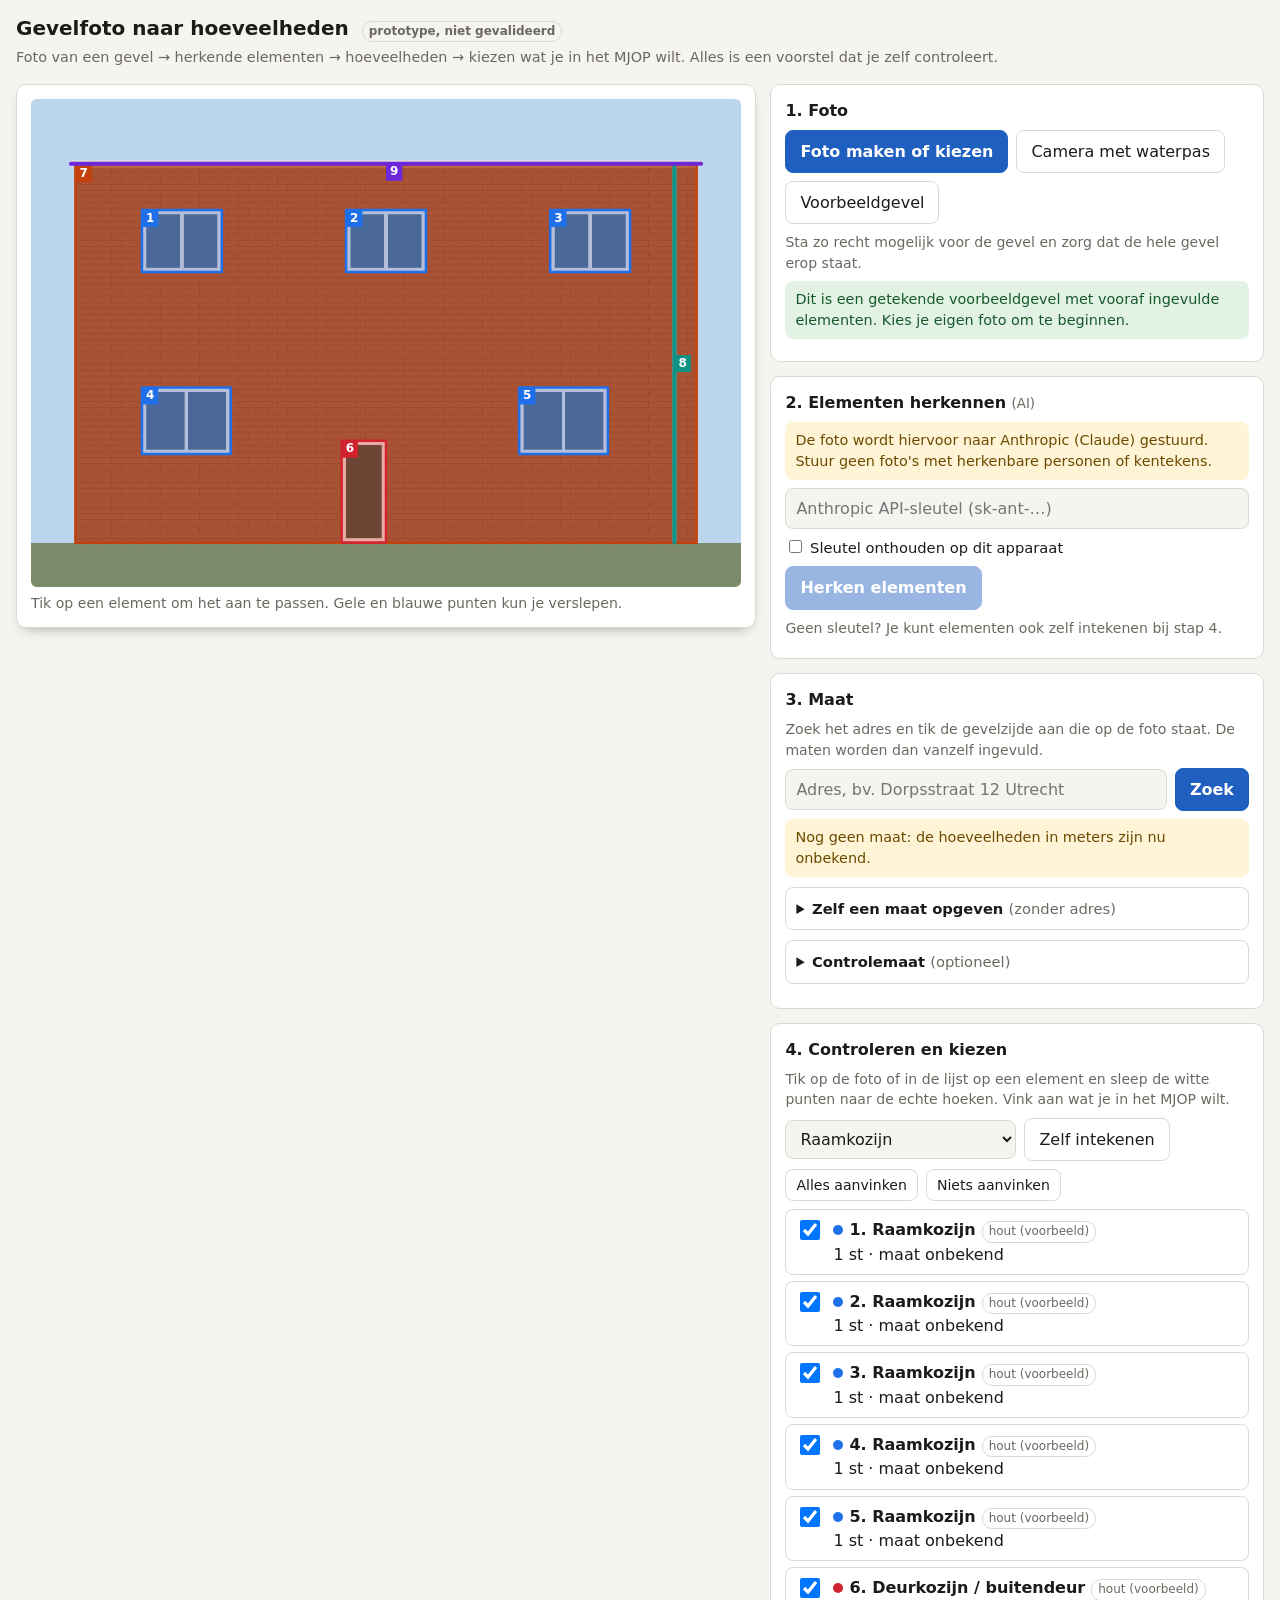
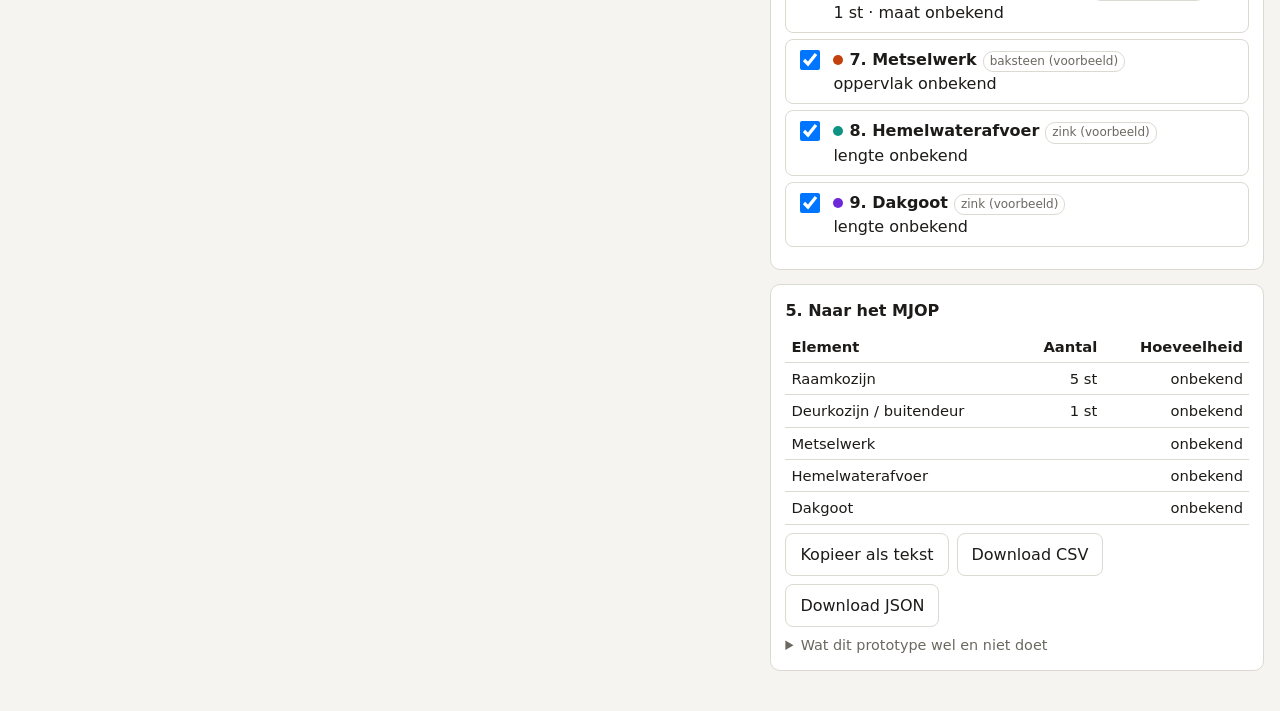
==== commit eca9267f: "Gevelfoto-prototype: maten vanzelf uit de BAG, controlemaat optioneel, bediening op telefoon Zijde i" ====
--- a/gevelfoto/index.html
+++ b/gevelfoto/index.html
@@ -28,8 +28,16 @@
   h1 { font-size: 1.25rem; margin: 0 0 4px; }
   header p { margin: 0; color: var(--muted); font-size: .9rem; }
   main { display: grid; gap: 14px; padding-block: 10px 40px; padding-left: max(16px, env(safe-area-inset-left, 0px)); padding-right: max(16px, env(safe-area-inset-right, 0px)); max-width: 1280px; margin: 0 auto; grid-template-columns: minmax(0, 1fr); }
-  @media (min-width: 980px) { main { grid-template-columns: minmax(0, 1.5fr) minmax(340px, 1fr); align-items: start; } #stage { position: sticky; top: 10px; } }
-  section, #stage { background: var(--panel); border: 1px solid var(--line); border-radius: 10px; padding: 14px; }
+  @media (min-width: 980px) { main { grid-template-columns: minmax(0, 1.5fr) minmax(340px, 1fr); align-items: start; } }
+  section, #stage { background: var(--panel); border: 1px solid var(--line); border-radius: 10px; padding: 14px; min-width: 0; }
+  /* De foto blijft in beeld terwijl je door de stappen scrolt; de band erboven dekt wat eronderdoor schuift. */
+  #stage { position: sticky; top: calc(env(safe-area-inset-top, 0px) + 6px); z-index: 5; box-shadow: 0 6px 14px -8px #0007; }
+  body::before { content: ""; position: fixed; inset: 0 0 auto; height: calc(env(safe-area-inset-top, 0px) + 6px); z-index: 10; background: var(--bg); }
+  @media (max-width: 979px) { #stage { padding: 8px; } }
+  .row > * { min-width: 0; } select, input[type=text], input[type=password] { max-width: 100%; }
+  .msg { overflow-wrap: anywhere; }
+  details.sub > summary { color: var(--ink); font-weight: 600; font-size: .92rem; }
+  details.sub > summary span { font-weight: 400; color: var(--muted); }
   #panel { display: grid; gap: 14px; grid-template-columns: minmax(0, 1fr); }
   h2 { font-size: 1rem; margin: 0 0 8px; }
   h2 small { font-weight: 400; color: var(--muted); }
@@ -50,9 +58,9 @@
   .msg.ok { background: var(--ok-bg); color: var(--ok-ink); }
   .msg:empty { display: none; }
   #canvasWrap { position: relative; }
-  canvas { display: block; width: 100%; border-radius: 6px; background: #8884; touch-action: manipulation; }
-  canvas.busy { touch-action: none; cursor: crosshair; }
-  #hint { min-height: 1.4em; font-size: .92rem; margin: 8px 0 0; }
+  canvas { display: block; margin: 0 auto; border-radius: 6px; background: #8884; touch-action: none; }
+  canvas.busy { cursor: crosshair; }
+  #hint { min-height: 1.4em; font-size: .88rem; margin: 6px 0 0; }
   #empty { padding: 60px 10px; text-align: center; color: var(--muted); }
   ul#items { list-style: none; margin: 8px 0; padding: 0; display: grid; gap: 6px; }
   ul#items li { border: 1px solid var(--line); border-radius: 8px; padding: 8px 10px; display: grid; grid-template-columns: auto minmax(0, 1fr); gap: 4px 10px; align-items: start; cursor: pointer; }
@@ -131,51 +139,54 @@
     </section>
 
     <section>
-      <h2>3. Maat opgeven</h2>
-      <p class="muted">Zonder bekende maat zijn er geen meters. Haal de gevelbreedte op via het adres, of wijs iets aan waarvan je de echte maat weet.</p>
+      <h2>3. Maat</h2>
+      <p class="muted">Zoek het adres en tik de gevelzijde aan die op de foto staat. De maten worden dan vanzelf ingevuld.</p>
       <div id="hostedNote" class="msg warn" hidden></div>
-      <div class="sub" id="bagBlock">
-        <strong>Maat via het adres (BAG)</strong>
+      <div id="bagBlock">
         <div class="row">
-          <input id="addr" type="text" placeholder="Adres, bv. Dorpsstraat 12 Utrecht" style="flex:1" autocomplete="off">
-          <button id="addrBtn">Zoek</button>
+          <input id="addr" type="text" placeholder="Adres, bv. Dorpsstraat 12 Utrecht" style="flex:1" autocomplete="off" enterkeyhint="search">
+          <button id="addrBtn" class="primary">Zoek</button>
         </div>
         <div class="row" id="addrPickRow" hidden><select id="addrPick" style="flex:1"></select></div>
         <div id="bagMap"></div>
         <div id="bagMsg" class="msg"></div>
-      </div>
-      <p class="muted" id="orNote">Of geef zelf een maat op:</p>
-      <div class="row">
-        <label><input type="radio" name="refmode" value="line" checked> Eén maat (foto recht van voren)</label>
-      </div>
-      <div class="row">
-        <label><input type="radio" name="refmode" value="rect"> Rechthoek met breedte en hoogte (een groot vlak corrigeert ook een schuine foto)</label>
-      </div>
-      <div class="row">
-        <button id="refPick" disabled>Punten aanwijzen</button>
-        <button id="refFromSel" disabled title="Gebruik de hoeken van het geselecteerde element">Geselecteerd element gebruiken</button>
-      </div>
-      <div class="row" id="refLineInputs">
-        <label>Lengte <input id="refLen" class="num" type="text" inputmode="decimal" placeholder="bv. 2,30"> m</label>
-      </div>
-      <div class="row" id="refRectInputs" hidden>
-        <label>Breedte <input id="refW" class="num" type="text" inputmode="decimal" placeholder="bv. 0,93"> m</label>
-        <label>Hoogte <input id="refH" class="num" type="text" inputmode="decimal" placeholder="bv. 2,31"> m</label>
+        <div class="row" id="bagPickRow" hidden><button id="bagPick">Gevelhoeken zelf aanwijzen</button></div>
       </div>
       <div id="refMsg" class="msg"></div>
-      <div class="sub">
-        <strong>Controlemaat</strong> <span class="muted">(aanbevolen bij een maat uit de BAG)</span>
+      <details class="sub" id="manualRef">
+        <summary>Zelf een maat opgeven <span>(zonder adres)</span></summary>
+        <div class="row">
+          <label><input type="radio" name="refmode" value="line" checked> Eén maat (foto recht van voren)</label>
+        </div>
+        <div class="row">
+          <label><input type="radio" name="refmode" value="rect"> Rechthoek met breedte en hoogte (een groot vlak corrigeert ook een schuine foto)</label>
+        </div>
+        <div class="row">
+          <button id="refPick" disabled>Punten aanwijzen</button>
+          <button id="refFromSel" disabled title="Gebruik de hoeken van het geselecteerde element">Geselecteerd element gebruiken</button>
+        </div>
+        <div class="row" id="refLineInputs">
+          <label>Lengte <input id="refLen" class="num" type="text" inputmode="decimal" placeholder="bv. 2,30"> m</label>
+        </div>
+        <div class="row" id="refRectInputs" hidden>
+          <label>Breedte <input id="refW" class="num" type="text" inputmode="decimal" placeholder="bv. 0,93"> m</label>
+          <label>Hoogte <input id="refH" class="num" type="text" inputmode="decimal" placeholder="bv. 2,31"> m</label>
+        </div>
+      </details>
+      <details class="sub" id="checkBox">
+        <summary>Controlemaat <span>(optioneel)</span></summary>
+        <p class="muted">Alleen ter controle: dit verandert niets aan de hoeveelheden. Wijs iets aan wat je zelf hebt opgemeten, bijvoorbeeld een deurhoogte.</p>
         <div class="row">
           <button id="checkPick" disabled>Punten aanwijzen</button>
           <label>Echte lengte <input id="checkLen" class="num" type="text" inputmode="decimal" placeholder="bv. 2,30"> m</label>
         </div>
         <div id="checkMsg" class="msg"></div>
-      </div>
+      </details>
     </section>
 
     <section>
       <h2>4. Controleren en kiezen</h2>
-      <p class="muted">Tik op een element om het te selecteren en sleep de hoekpunten goed. Vink aan wat je in het MJOP wilt.</p>
+      <p class="muted">Tik op de foto of in de lijst op een element en sleep de witte punten naar de echte hoeken. Vink aan wat je in het MJOP wilt.</p>
       <div class="row">
         <select id="addType"></select>
         <button id="addBtn" disabled>Zelf intekenen</button>
@@ -515,8 +526,10 @@
 
 function draw() {
   const cv = $("cv"); if (!state.img) return;
-  const dpr = window.devicePixelRatio || 1, cssW = cv.clientWidth, cssH = cssW * state.H / state.W;
-  cv.style.height = cssH + "px";
+  // De foto past in de breedte en neemt op een telefoon hooguit een deel van de schermhoogte, zodat de stappen eronder zichtbaar blijven.
+  const maxH = window.innerHeight * (window.innerWidth < 980 ? 0.4 : 0.78);
+  const dpr = window.devicePixelRatio || 1, cssW = Math.max(120, Math.min($("canvasWrap").clientWidth, maxH * state.W / state.H)), cssH = cssW * state.H / state.W;
+  cv.style.width = cssW + "px"; cv.style.height = cssH + "px";
   if (cv.width !== Math.round(cssW * dpr) || cv.height !== Math.round(cssH * dpr)) { cv.width = Math.round(cssW * dpr); cv.height = Math.round(cssH * dpr); }
   const g = cv.getContext("2d"), k = cssW / state.W;
   g.setTransform(dpr * k, 0, 0, dpr * k, 0, 0);
@@ -545,14 +558,25 @@
     path(state.ref.mode === "rect" && rp.length === 4 ? Geo.orderQuad(rp) : rp, state.ref.mode === "rect" && rp.length === 4); g.stroke(); g.setLineDash([]);
     for (const p of rp) { g.beginPath(); g.arc(p[0], p[1], px(6), 0, 7); g.fillStyle = "#ffd400"; g.fill(); g.lineWidth = px(1.5); g.strokeStyle = "#000"; g.stroke(); }
   }
+  const tag = (at, text, bg, fg) => { g.font = `600 ${px(12)}px system-ui, sans-serif`; const w = g.measureText(text).width + px(10);
+    const x = Math.max(0, Math.min(state.W - w, at[0] - w / 2)), y = Math.max(0, at[1] - px(24)); g.fillStyle = bg; g.fillRect(x, y, w, px(18)); g.fillStyle = fg; g.textBaseline = "top"; g.fillText(text, x + px(5), y + px(3)); };
+  const mid = (a, b) => [(a[0] + b[0]) / 2, (a[1] + b[1]) / 2];
+  if (rp && rp.length === 2 && state.ref.mode === "line" && state.ref.length) tag(mid(rp[0], rp[1]), `${fmt(state.ref.length)} m${state.ref.source ? " (BAG)" : ""}`, "#ffd400", "#000");
   const cp = state.check.pts;
   if (cp && cp.length === 2) { g.strokeStyle = "#00e5ff"; g.lineWidth = px(3); g.setLineDash([px(3), px(4)]); path(cp, false); g.stroke(); g.setLineDash([]);
-    for (const p of cp) { g.beginPath(); g.arc(p[0], p[1], px(5), 0, 7); g.fillStyle = "#00e5ff"; g.fill(); g.lineWidth = px(1.5); g.strokeStyle = "#000"; g.stroke(); } }
+    for (const p of cp) { g.beginPath(); g.arc(p[0], p[1], px(5), 0, 7); g.fillStyle = "#00e5ff"; g.fill(); g.lineWidth = px(1.5); g.strokeStyle = "#000"; g.stroke(); }
+    const cr = checkResult(); if (cr) tag(mid(cp[0], cp[1]), `controle: ${fmt(cr.measured_m)} m`, "#00e5ff", "#000"); }
   // punten van het lopende gereedschap
   if (state.tool && state.tool.pts.length) {
     g.strokeStyle = "#fff"; g.lineWidth = px(2); path(state.tool.pts, false); g.stroke();
     for (const p of state.tool.pts) { g.beginPath(); g.arc(p[0], p[1], px(6), 0, 7); g.fillStyle = "#111"; g.fill(); g.lineWidth = px(2); g.strokeStyle = "#fff"; g.stroke(); }
-  }
+  }  // vergrootglas: tijdens aanwijzen of slepen zit je vinger op het punt; dit laat zien wat eronder ligt
+  const lp = state.loupe;
+  if (lp) { const R = px(58), src = px(19), cx = lp[0] < state.W / 2 ? state.W - R - px(8) : R + px(8), cy = R + px(8);
+    g.save(); g.beginPath(); g.arc(cx, cy, R, 0, 7); g.clip(); g.fillStyle = "#000"; g.fill();
+    g.drawImage(state.img, lp[0] - src, lp[1] - src, 2 * src, 2 * src, cx - R, cy - R, 2 * R, 2 * R); g.restore();
+    g.beginPath(); g.arc(cx, cy, R, 0, 7); g.lineWidth = px(3); g.strokeStyle = "#fff"; g.stroke(); g.lineWidth = px(1); g.strokeStyle = "#000"; g.stroke();
+    g.beginPath(); g.moveTo(cx - px(12), cy); g.lineTo(cx + px(12), cy); g.moveTo(cx, cy - px(12)); g.lineTo(cx, cy + px(12)); g.lineWidth = px(1.5); g.strokeStyle = "#ffd400"; g.stroke(); }
 }
 
 // ------------------------------------------------ lijst, totalen, export --------------------------------------------
@@ -653,12 +677,16 @@
   const r = state.ref; r.length = parseNum($("refLen").value); r.w = parseNum($("refW").value); r.h = parseNum($("refH").value);
 }
 function renderRef() {
-  const r = state.ref, toM = metricMap(r), need = r.mode === "line" ? 2 : 4;
+  const r = state.ref, toM = metricMap(r), need = r.mode === "line" ? 2 : 4, src = r.source;
   $("refLineInputs").hidden = r.mode !== "line"; $("refRectInputs").hidden = r.mode !== "rect";
+  $("bagPickRow").hidden = !(src && state.bag.side != null);
   if (!state.img) return setMsg("refMsg", "");
-  if (!r.pts || r.pts.length !== need) return setMsg("refMsg", r.mode === "line" ? "Wijs twee punten aan en vul de echte afstand ertussen in." : "Wijs de vier hoeken van een rechthoek op de gevel aan en vul breedte en hoogte in. Een groot vlak (bijvoorbeeld de hele gevel) corrigeert ook een schuine foto.", "warn");
+  if (src && (!r.pts || r.pts.length !== 2)) return setMsg("refMsg", state.tool && state.tool.isRef ? "Zet de twee punten op de foto." : `Zijde gekozen: ${fmt(r.length)} m. Laat bij stap 2 de elementen herkennen, dan worden de maten vanzelf ingevuld. Of wijs de gevelhoeken zelf aan.`, "warn");
+  if (!r.pts || r.pts.length !== need) return setMsg("refMsg", $("manualRef").open ? (r.mode === "line" ? "Wijs twee punten aan en vul de echte afstand ertussen in." : "Wijs de vier hoeken van een rechthoek op de gevel aan en vul breedte en hoogte in. Een groot vlak (bijvoorbeeld de hele gevel) corrigeert ook een schuine foto.") : "Nog geen maat: de hoeveelheden in meters zijn nu onbekend.", "warn");
   if (!toM) return setMsg("refMsg", r.mode === "line" ? "Vul de lengte in meter in." : "Vul breedte en hoogte in meter in.", "warn");
-  if (r.mode === "line" && r.source) return setMsg("refMsg", `Schaal uit de BAG: gevelbreedte ${fmt(r.length)} m (zijde ${r.source.side_facing}). De BAG-omtrek is van boven ingemeten en kan enkele decimeters afwijken; controleer met een controlemaat. Alleen betrouwbaar als de foto recht van voren is genomen.`, "ok");
+  if (r.mode === "line" && src) return setMsg("refMsg", (src.placement === "AUTO_WALL_WIDTH"
+    ? `Maten ingevuld uit de BAG: de breedte van het herkende gevelvlak (element ${src.wall_element_id}) is gelijkgesteld aan de gevelzijde van ${fmt(r.length)} m (${src.side_facing}). Loopt de gele lijn niet van hoek tot hoek van déze gevel? Sleep de gele punten dan goed.`
+    : `Maten ingevuld uit de BAG: gevelbreedte ${fmt(r.length)} m (${src.side_facing}) tussen de gele punten.`) + " De BAG-omtrek kan enkele decimeters afwijken en de foto moet recht van voren zijn genomen.", "ok");
   if (r.mode === "line") return setMsg("refMsg", `Schaal: ${fmt(r.length / Geo.dist(r.pts[0], r.pts[1]) * 1000, 1)} mm per pixel. Alleen betrouwbaar als de foto recht van voren is genomen.`, "ok");
   const info = rectInfo(r, Geo.orderQuad(r.pts));
   if (info.perspective) return setMsg("refMsg", "Maat ingesteld met correctie voor een schuine foto.", "ok");
@@ -745,14 +773,35 @@
   box.append(svg);
 }
 
+function bagSource(placement) {
+  const b = state.bag, sd = b.sides[b.side];
+  return { type: "BAG_FOOTPRINT_SIDE", bag_pand_id: b.pand.id, address: b.address, side_length_m: round2(sd.length), side_facing: sd.facing, retrieved_at: b.retrievedAt, placement };
+}
+
+// Zet de maat zonder aanwijzen: de breedte van het grootste herkende gevelvlak wordt gelijkgesteld aan de gekozen BAG-zijde.
+// Dat is een aanname (de foto toont precies deze gevel van dit pand); de gele punten blijven versleepbaar en de herkomst gaat mee in de export.
+function autoRefFromBag() {
+  const b = state.bag; if (b.side == null || !b.pand) return false;
+  const wall = state.elements.filter((e) => TYPES[e.type].wall).sort((x, y) => Geo.area(y.pts) - Geo.area(x.pts))[0]; if (!wall) return false;
+  const xs = wall.pts.map((p) => p[0]), y = Math.max(...wall.pts.map((p) => p[1])), x1 = Math.min(...xs), x2 = Math.max(...xs); if (x2 - x1 < 4) return false;
+  state.ref = { mode: "line", pts: [[x1, y], [x2, y]], auto: true, source: Object.assign(bagSource("AUTO_WALL_WIDTH"), { wall_element_id: wall.id }) };
+  document.querySelector("input[name=refmode][value=line]").checked = true; $("refLen").value = fmt(b.sides[b.side].length);
+  return true;
+}
+
+function pickBagCorners() {
+  const b = state.bag, sd = b.sides[b.side]; if (!sd) return;
+  document.querySelector("input[name=refmode][value=line]").checked = true;
+  state.ref = { mode: "line", pts: null, auto: false, source: bagSource("USER_POINTS") }; $("refLen").value = fmt(sd.length);
+  startTool({ isRef: true, need: 2, hint: `Zet een punt op de linker- en op de rechterhoek van deze gevel (${fmt(sd.length)} m), allebei op dezelfde hoogte.`, done: (pts) => { state.ref.pts = pts; } });
+}
+
 function chooseBagSide(i) {
-  const b = state.bag, s = b.sides[i]; if (!s || !state.img) return setMsg("bagMsg", "Kies eerst een foto en tik daarna op de zijde.", "warn");
-  b.side = i; document.querySelector("input[name=refmode][value=line]").checked = true;
-  state.ref = { mode: "line", pts: null, source: { type: "BAG_FOOTPRINT_SIDE", bag_pand_id: b.pand.id, address: b.address, side_length_m: round2(s.length), side_facing: s.facing, retrieved_at: b.retrievedAt } };
-  $("refLen").value = fmt(s.length);
-  startTool({ isRef: true, need: 2, hint: `Tik op de linker- en de rechterhoek van deze gevel (${fmt(s.length)} m), allebei op dezelfde hoogte, bijvoorbeeld onderaan.`, done: (pts) => { state.ref.pts = pts; } });
-}
-
+  const b = state.bag, sd = b.sides[i]; if (!sd || !state.img) return;
+  b.side = i;
+  if (!autoRefFromBag()) { state.ref = { mode: "line", pts: null, auto: true, source: bagSource("PENDING") }; document.querySelector("input[name=refmode][value=line]").checked = true; $("refLen").value = fmt(sd.length); }
+  refresh();
+}
 function bagText() {
   const b = state.bag; if (!b.pand) return "";
   const h = b.heights, parts = [`${b.address} · pand ${b.pand.id}${b.pand.bouwjaar ? " · bouwjaar " + b.pand.bouwjaar : ""}.`, "Tik op de zijde die op de foto staat (maten in meter, noorden boven)."];
@@ -773,7 +822,7 @@
   if (!metricMap(state.ref)) return setMsg("checkMsg", "Stel eerst een maat in.", "warn");
   if (!r) return setMsg("checkMsg", "Vul de echte lengte in.", "warn");
   const bad = Math.abs(r.deviation_pct) > 5;
-  setMsg("checkMsg", `De pagina meet hier ${fmt(r.measured_m)} m; jij geeft ${fmt(r.known_m)} m op. Verschil ${fmt(Math.abs(r.deviation_pct), 1)}%.` + (bad ? " Dat is veel: controleer de aangewezen punten, of de foto is schuin genomen." : ""), bad ? "warn" : "ok");
+  setMsg("checkMsg", `De pagina meet hier ${fmt(r.measured_m)} m; jij geeft ${fmt(r.known_m)} m op. Verschil ${fmt(Math.abs(r.deviation_pct), 1)}%.` + (bad ? " Dat is veel: staan de gele punten op de hoeken van de juiste gevel, en is de foto recht genomen?" : ""), bad ? "warn" : "ok");
 }
 
 // ------------------------------------------------ camera met waterpas ------------------------------------------------
@@ -858,30 +907,37 @@
 
 function bindCanvas() {
   const cv = $("cv"); let down = null;
+  const near = (pts, p) => { const tol = 24 / viewScale(); return pts ? pts.findIndex((q) => Geo.dist(q, p) < tol) : -1; };
   cv.addEventListener("pointerdown", (ev) => {
     if (!state.img) return; const p = eventPoint(ev); down = { x: ev.clientX, y: ev.clientY };
-    const a = state.elements.find((e) => e.id === state.active);
-    if (a && !state.tool) { const tol = 22 / viewScale(); const i = a.pts.findIndex((q) => Geo.dist(q, p) < tol);
-      if (i >= 0) { state.drag = { el: a, i }; cv.setPointerCapture(ev.pointerId); ev.preventDefault(); } }
+    let d = null;
+    if (state.tool) d = { kind: "place", p };                              // punt wordt gezet waar je loslaat
+    else {
+      const a = state.elements.find((e) => e.id === state.active), ia = a ? near(a.pts, p) : -1, ir = near(state.ref.pts, p), ic = near(state.check.pts, p);
+      if (ia >= 0) d = { kind: "el", pts: a.pts, i: ia, el: a }; else if (ir >= 0) d = { kind: "ref", pts: state.ref.pts, i: ir }; else if (ic >= 0) d = { kind: "check", pts: state.check.pts, i: ic };
+    }
+    if (d) { state.drag = d; state.loupe = p; try { cv.setPointerCapture(ev.pointerId); } catch (e) { /* niet overal beschikbaar */ } ev.preventDefault(); draw(); }
   });
-  cv.addEventListener("pointermove", (ev) => { if (!state.drag) return; state.drag.el.pts[state.drag.i] = eventPoint(ev); state.drag.moved = true; draw(); });
+  cv.addEventListener("pointermove", (ev) => { const d = state.drag; if (!d) return; const p = eventPoint(ev); state.loupe = p;
+    if (d.kind === "place") d.p = p; else { d.pts[d.i] = p; d.moved = true; } draw(); });
   const up = (ev) => {
-    if (state.drag) { const d = state.drag; state.drag = null; if (d.moved) { d.el.edited = true; refresh(); } down = null; return; }
+    const d = state.drag; state.drag = null; state.loupe = null;
+    if (d) { down = null;
+      if (d.kind === "place") return toolPoint(d.p);
+      if (d.moved) { if (d.kind === "el") d.el.edited = true; if (d.kind === "ref") { state.ref.auto = false; if (state.ref.source) state.ref.source.placement = "USER_ADJUSTED"; } }
+      return refresh(); }
     if (!down || !state.img) return; const tap = Math.hypot(ev.clientX - down.x, ev.clientY - down.y) < 10; down = null; if (!tap) return;
-    const p = eventPoint(ev);
-    if (state.tool) return toolPoint(p);
-    const h = hitElement(p); state.active = h ? (h.id === state.active ? null : h.id) : null; refresh();
-    if (h && state.active) { const li = document.querySelector(`#items li[data-id="${h.id}"]`); if (li && li.scrollIntoView) li.scrollIntoView({ block: "nearest" }); }
+    const h = hitElement(eventPoint(ev)); state.active = h ? (h.id === state.active ? null : h.id) : null; refresh();
   };
   cv.addEventListener("pointerup", up);
-  cv.addEventListener("pointercancel", () => { state.drag = null; down = null; });
+  cv.addEventListener("pointercancel", () => { state.drag = null; state.loupe = null; down = null; draw(); });
 }
 
 // ------------------------------------------------ alles bijwerken ----------------------------------------------------
 function refresh() {
   const has = !!state.img, busy = !!state.tool || state.active != null, any = state.elements.some((e) => e.chosen);
   $("cv").classList.toggle("busy", busy);
-  $("hint").textContent = state.tool ? state.tool.hint : state.active != null ? "Sleep de witte punten naar de echte hoeken. Tik naast het element om klaar te zijn." : has ? "Tik op een element om het te selecteren." : "";
+  $("hint").textContent = state.tool ? state.tool.hint : state.active != null ? "Sleep de witte punten naar de echte hoeken. Tik ernaast om klaar te zijn." : has ? "Tik op een element om het aan te passen. Gele en blauwe punten kun je verslepen." : "";
   $("detectBtn").disabled = !has || !(Host.claude ? Host.sample : $("key").value.trim()) || state.detecting;
   $("refPick").disabled = !has; $("addBtn").disabled = !has; $("checkPick").disabled = !has;
   const a = state.elements.find((e) => e.id === state.active);
@@ -889,6 +945,7 @@
   $("polyDone").hidden = !(state.tool && state.tool.open); $("cancelTool").hidden = !state.tool;
   $("allOn").disabled = $("allOff").disabled = !state.elements.length;
   ["copyBtn", "csvBtn", "jsonBtn"].forEach((id) => { $(id).disabled = !any; });
+  if (state.ref.auto && state.bag.side != null && !(state.tool && state.tool.isRef)) autoRefFromBag();
   readRef(); renderRef(); renderCheck(); renderBag(); renderList(); renderTotals(); draw();
 }
 
@@ -903,7 +960,7 @@
   $("file").addEventListener("change", async (ev) => { const f = ev.target.files[0]; ev.target.value = ""; if (!f) return;
     try { await loadPhoto(f); } catch (e) { setMsg("photoMsg", e.message || "Deze afbeelding kan niet worden geopend.", "err"); } });
   $("demoBtn").addEventListener("click", () => { const d = demoScene(); setPhoto(d.canvas, "voorbeeldgevel"); addElements(d.elements, "demo");
-    setMsg("photoMsg", "Voorbeeldgevel geladen: een getekende gevel met vooraf ingevulde elementen. Vul bij stap 3 als maat de deurhoogte van 2,30 m in.", "ok"); refresh(); });
+    setMsg("photoMsg", "Voorbeeldgevel geladen: een getekende gevel met vooraf ingevulde elementen. Open bij stap 3 'Zelf een maat opgeven' en vul als maat de deurhoogte van 2,30 m in, of zoek een adres.", "ok"); refresh(); });
 
   $("detectBtn").addEventListener("click", async () => {
     state.detecting = true; refresh(); setMsg("detectMsg", ""); $("detectStatus").textContent = "Bezig… dit duurt vaak een halve minuut.";
@@ -922,16 +979,17 @@
   });
 
   document.querySelectorAll("input[name=refmode]").forEach((r) => r.addEventListener("change", () => { state.ref = { mode: r.value, pts: null }; state.bag.side = null; if (state.tool && state.tool.isRef) state.tool = null; refresh(); }));
-  $("refPick").addEventListener("click", () => { const m = state.ref.mode; state.ref.pts = null;
+  $("refPick").addEventListener("click", () => { const m = state.ref.mode; state.ref.pts = null; state.ref.auto = false;
     startTool({ isRef: true, need: m === "line" ? 2 : 4, hint: m === "line" ? "Tik op het begin en het eind van de bekende maat." : "Tik op de vier hoeken van de rechthoek.", done: (pts) => { state.ref.pts = pts; setTimeout(() => $(m === "line" ? "refLen" : "refW").focus(), 0); } }); });
   $("refFromSel").addEventListener("click", () => { const a = state.elements.find((e) => e.id === state.active); if (!a) return;
     document.querySelector("input[name=refmode][value=rect]").checked = true; state.ref = { mode: "rect", pts: a.pts.map((p) => p.slice()) }; state.active = null; refresh(); $("refW").focus(); });
-  $("refLen").addEventListener("input", () => { state.ref.source = null; state.bag.side = null; });      // zelf getypte maat is geen BAG-maat meer
+  $("refLen").addEventListener("input", () => { state.ref.source = null; state.ref.auto = false; state.bag.side = null; });
+  $("bagPick").addEventListener("click", pickBagCorners); $("manualRef").addEventListener("toggle", refresh);      // zelf getypte maat is geen BAG-maat meer
   ["refLen", "refW", "refH", "checkLen"].forEach((id) => $(id).addEventListener("input", refresh));
   $("checkPick").addEventListener("click", () => { state.check.pts = null; startTool({ need: 2, hint: "Tik op het begin en het eind van een afstand die je zelf hebt opgemeten.", done: (pts) => { state.check.pts = pts; setTimeout(() => $("checkLen").focus(), 0); } }); });
 
   const pickAddress = async (doc) => { setMsg("bagMsg", "Pand ophalen…"); try { await bagLoad(doc); setMsg("bagMsg", state.bag.sides.length ? bagText() : "De omtrek van dit pand kon niet in zijden worden verdeeld. Geef zelf een maat op.", state.bag.sides.length ? "" : "warn"); } catch (e) { state.bag.pand = null; setMsg("bagMsg", e.message, "err"); } refresh(); };
-  const search = async () => { const q = $("addr").value.trim(); if (!q) return; setMsg("bagMsg", "Zoeken…"); $("addrPickRow").hidden = true;
+  const search = async () => { const q = $("addr").value.trim(); if (!q) return; try { localStorage.setItem("gevelfoto_adres", q); } catch (e) { /* opslag niet beschikbaar */ } setMsg("bagMsg", "Zoeken…"); $("addrPickRow").hidden = true;
     try { const docs = await bagSearch(q); state.bag.docs = docs;
       if (!docs.length) return setMsg("bagMsg", "Geen adres gevonden. Typ straat, huisnummer en plaats.", "warn");
       const sel = $("addrPick"); sel.replaceChildren(...docs.map((d, i) => el("option", { value: i, text: d.name }))); $("addrPickRow").hidden = docs.length < 2;
@@ -957,12 +1015,13 @@
   $("copyBtn").addEventListener("click", async () => { try { await navigator.clipboard.writeText(exportText()); setMsg("exportMsg", "Gekopieerd.", "ok"); } catch (e) { setMsg("exportMsg", exportText()); } });
 
   if (Host.claude) {
-    ["keyRow", "rememberRow", "noKeyNote", "camBtn", "bagBlock", "orNote"].forEach((id) => { $(id).hidden = true; });
+    ["keyRow", "rememberRow", "noKeyNote", "camBtn", "bagBlock"].forEach((id) => { $(id).hidden = true; });
     $("aiNote").textContent = "De foto wordt hiervoor naar Claude gestuurd, via je eigen Claude-account. Stuur geen foto's met herkenbare personen of kentekens.";
-    $("hostedNote").hidden = false; $("hostedNote").textContent = "In deze gehoste versie werken 'maat via het adres' en de camera met waterpas niet. Geef hier zelf een maat op.";
+    $("hostedNote").hidden = false; $("hostedNote").textContent = "In deze gehoste versie werken 'maat via het adres' en de camera met waterpas niet. Geef hier zelf een maat op."; $("manualRef").open = true;
     Host.claude.use("sample").then((x) => { Host.sample = x; if (!x) setMsg("detectMsg", "Herkennen met Claude is in deze weergave niet beschikbaar. Je kunt elementen zelf intekenen bij stap 4.", "warn"); refresh(); });
     Host.claude.use("downloads").then((x) => { Host.downloads = x; if (!x) { $("csvBtn").hidden = true; $("jsonBtn").hidden = true; } });
   }
+  try { const a = localStorage.getItem("gevelfoto_adres"); if (a) $("addr").value = a; } catch (e) { /* opslag niet beschikbaar */ }
   bindCanvas(); window.addEventListener("resize", draw);
   // Beginstand: de voorbeeldgevel, zodat meteen te zien is wat de pagina doet.
   const d = demoScene(); setPhoto(d.canvas, "voorbeeldgevel"); addElements(d.elements, "demo");
@@ -970,7 +1029,7 @@
 }
 
 // Voor geautomatiseerde controle van de rekenkern (zie README).
-window.Gevelfoto = { Geo, metricMap, quantities, parseModelResponse, buildPrompt, buildExport, state, TYPES, demoScene, footprintSides, tiltFromOrientation };
+window.Gevelfoto = { autoRefFromBag, Geo, metricMap, quantities, parseModelResponse, buildPrompt, buildExport, state, TYPES, demoScene, footprintSides, tiltFromOrientation };
 init();
 </script>
 </body>
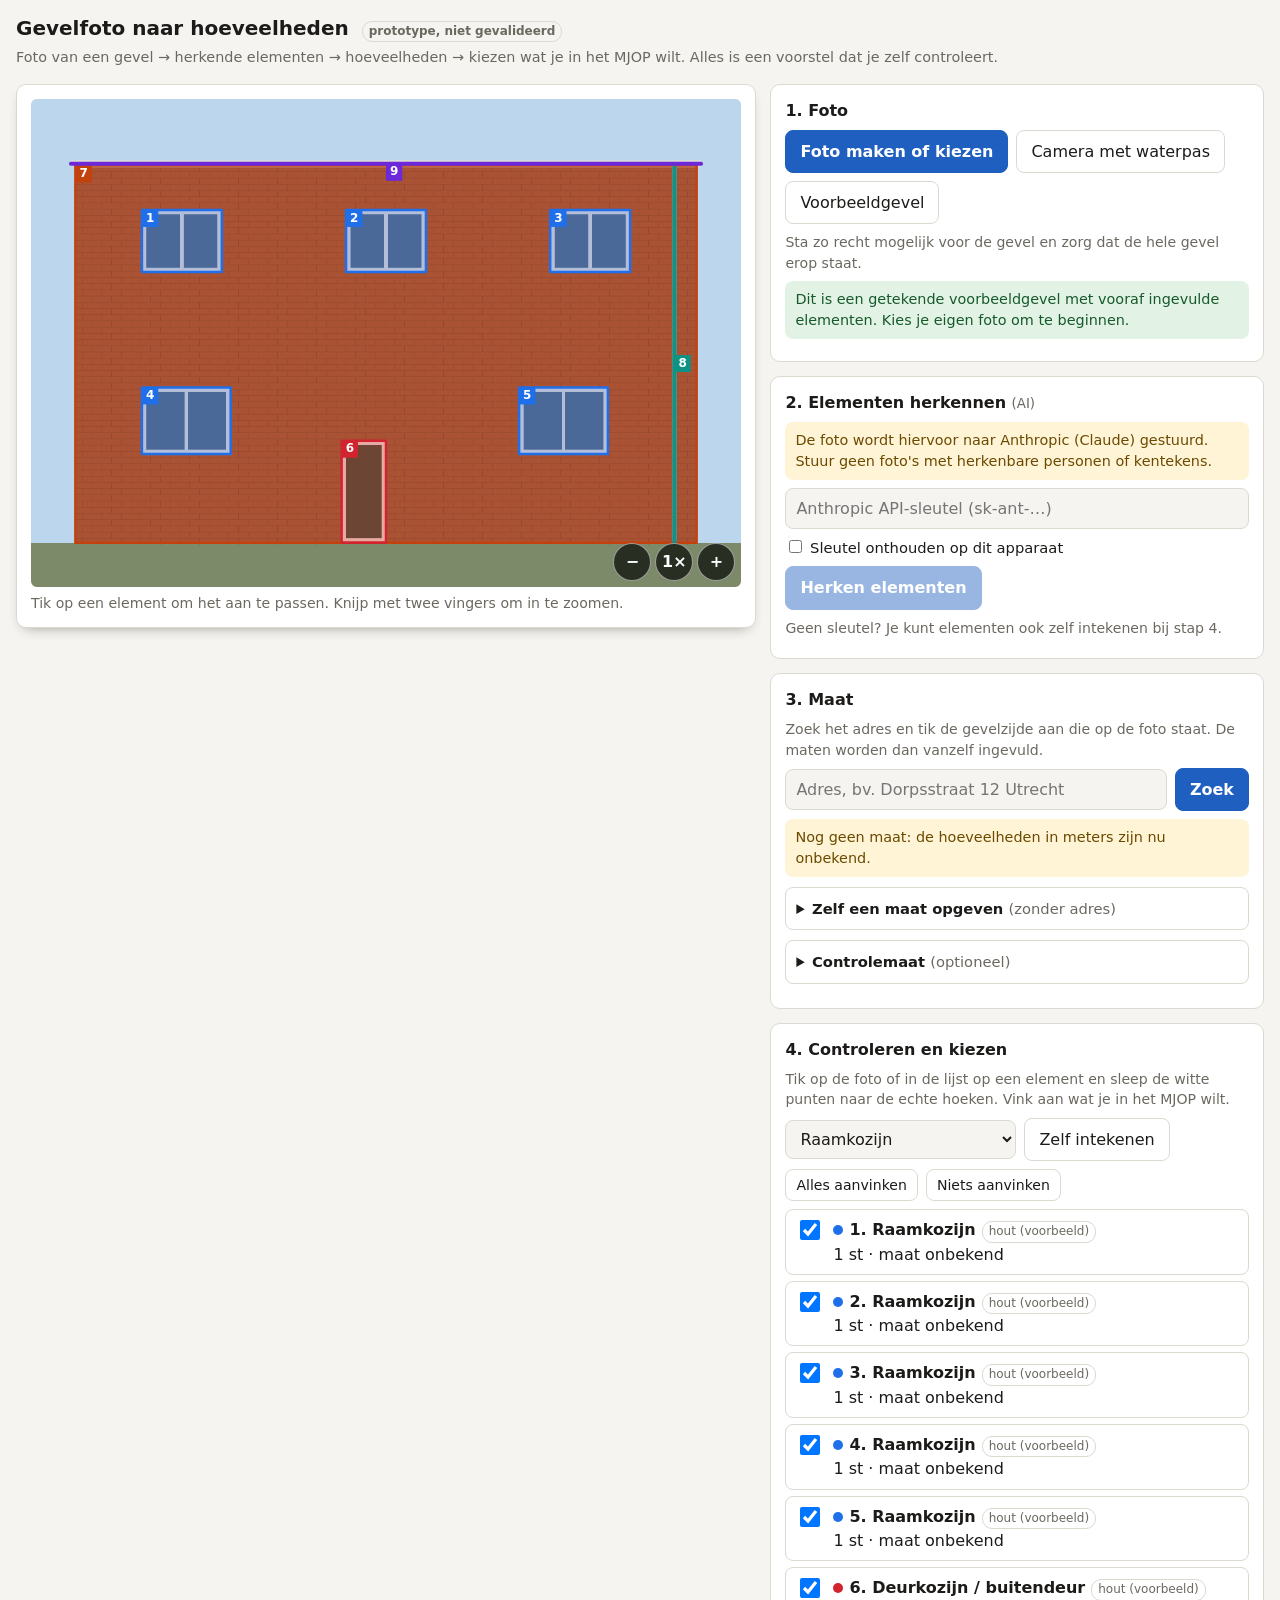
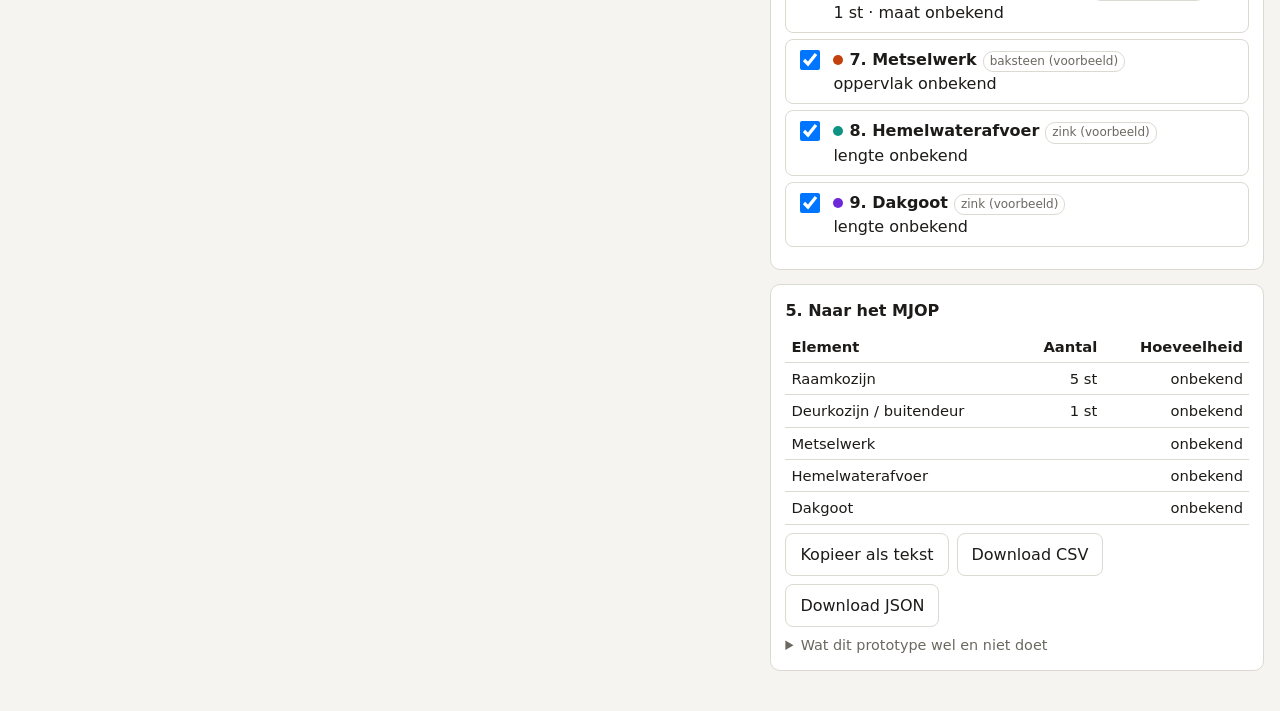
==== commit 5dda14a0: "Gevelfoto-prototype: inzoomen op de foto en in de camera - Foto: knijpen met twee vingers, muiswiel " ====
--- a/gevelfoto/index.html
+++ b/gevelfoto/index.html
@@ -58,6 +58,11 @@
   .msg.ok { background: var(--ok-bg); color: var(--ok-ink); }
   .msg:empty { display: none; }
   #canvasWrap { position: relative; }
+  #zoomBar { position: absolute; right: 6px; bottom: 6px; display: flex; gap: 4px; }
+  #zoomBar button { width: 38px; height: 38px; padding: 0; border-radius: 50%; background: #000a; color: #fff; border-color: #fff8; font-weight: 700; }
+  #camView { overflow: hidden; touch-action: none; }
+  #camZoomRow { display: flex; gap: 10px; align-items: center; padding: 8px 14px 0; background: #111; font-size: .9rem; }
+  #camZoomRow input { flex: 1; min-width: 0; } #camZoomVal { min-width: 3.2em; text-align: right; font-variant-numeric: tabular-nums; }
   canvas { display: block; margin: 0 auto; border-radius: 6px; background: #8884; touch-action: none; }
   canvas.busy { cursor: crosshair; }
   #hint { min-height: 1.4em; font-size: .88rem; margin: 6px 0 0; }
@@ -105,6 +110,7 @@
     <div id="canvasWrap">
       <div id="empty">Kies eerst een foto, of probeer de voorbeeldgevel.</div>
       <canvas id="cv" hidden></canvas>
+      <div id="zoomBar" hidden><button id="zoomOut" aria-label="Uitzoomen">−</button><button id="zoomReset" aria-label="Hele foto tonen">1×</button><button id="zoomIn" aria-label="Inzoomen">+</button></div>
     </div>
     <p id="hint" class="muted"></p>
   </div>
@@ -221,6 +227,7 @@
 <div id="cam" hidden>
   <div id="camView"><video id="camVideo" playsinline autoplay muted></video><div id="level" class="off"><div id="levelDot"></div></div></div>
   <p id="camText"></p>
+  <div id="camZoomRow"><span>Zoom</span><input id="camZoom" type="range" min="1" max="4" step="0.1" value="1" aria-label="Zoom"><span id="camZoomVal">1,0×</span></div>
   <div id="camBar"><button id="camClose">Sluiten</button><button id="camShot" class="primary">Foto maken</button></div>
 </div>
 
@@ -259,6 +266,7 @@
 const $ = (id) => document.getElementById(id);
 const state = { img: null, W: 0, H: 0, photoName: null, elements: [], active: null, nextId: 1,
                 ref: { mode: "line", pts: null }, check: { pts: null }, tool: null, drag: null, recognition: null, capture: null,
+                view: { z: 1, ox: 0, oy: 0 },
                 bag: { docs: [], address: null, pand: null, sides: [], heights: null, side: null } };
 
 // ------------------------------------------------ rekenkern (zuivere functies) ---------------------------------------
@@ -490,7 +498,7 @@
 
 function setPhoto(canvas, name, capture) {
   Object.assign(state, { img: canvas, W: canvas.width, H: canvas.height, photoName: name, elements: [], active: null, nextId: 1, tool: null, drag: null, recognition: null, capture: capture || null });
-  state.ref = { mode: state.ref.mode, pts: null }; state.check = { pts: null }; state.bag.side = null;
+  state.ref = { mode: state.ref.mode, pts: null }; state.check = { pts: null }; state.bag.side = null; state.view = { z: 1, ox: 0, oy: 0 };
   $("empty").hidden = true; $("cv").hidden = false;
   ["refLen", "refW", "refH", "checkLen"].forEach((id) => { $(id).value = ""; });
   ["detectMsg", "itemsMsg", "exportMsg", "photoMsg"].forEach((id) => setMsg(id, ""));
@@ -522,7 +530,14 @@
 }
 
 // ------------------------------------------------ tekenen ------------------------------------------------------------
-function viewScale() { const cv = $("cv"); return cv.clientWidth / state.W; }
+// Weergave van de foto: z = zoomfactor, (ox, oy) = beeldpunt in de linkerbovenhoek. viewScale = schermpixels per beeldpixel.
+const MAX_ZOOM = 8;
+function baseScale() { return $("cv").clientWidth / state.W; }
+function viewScale() { return baseScale() * state.view.z; }
+function clampView() { const v = state.view; v.z = Math.max(1, Math.min(MAX_ZOOM, v.z)); v.ox = Math.max(0, Math.min(state.W - state.W / v.z, v.ox)); v.oy = Math.max(0, Math.min(state.H - state.H / v.z, v.oy)); }
+// Zoomt naar factor z en houdt het beeldpunt onder schermpositie (cx, cy; in pixels binnen het canvas) op zijn plek.
+function zoomAt(z, cx, cy) { const v = state.view, k0 = viewScale(), ix = cx / k0 + v.ox, iy = cy / k0 + v.oy; v.z = Math.max(1, Math.min(MAX_ZOOM, z)); const k1 = viewScale(); v.ox = ix - cx / k1; v.oy = iy - cy / k1; clampView(); draw(); }
+function imageToClient(p) { const r = $("cv").getBoundingClientRect(), k = viewScale(); return [r.left + (p[0] - state.view.ox) * k, r.top + (p[1] - state.view.oy) * k]; }
 
 function draw() {
   const cv = $("cv"); if (!state.img) return;
@@ -531,8 +546,10 @@
   const dpr = window.devicePixelRatio || 1, cssW = Math.max(120, Math.min($("canvasWrap").clientWidth, maxH * state.W / state.H)), cssH = cssW * state.H / state.W;
   cv.style.width = cssW + "px"; cv.style.height = cssH + "px";
   if (cv.width !== Math.round(cssW * dpr) || cv.height !== Math.round(cssH * dpr)) { cv.width = Math.round(cssW * dpr); cv.height = Math.round(cssH * dpr); }
-  const g = cv.getContext("2d"), k = cssW / state.W;
-  g.setTransform(dpr * k, 0, 0, dpr * k, 0, 0);
+  clampView();
+  const g = cv.getContext("2d"), v = state.view, k = cssW / state.W * v.z, vx0 = v.ox, vy0 = v.oy, vx1 = v.ox + state.W / v.z;
+  g.setTransform(dpr * k, 0, 0, dpr * k, -v.ox * dpr * k, -v.oy * dpr * k);
+  $("zoomBar").hidden = false; $("zoomReset").textContent = v.z > 1.01 ? fmt(v.z, 1) + "×" : "1×";
   g.drawImage(state.img, 0, 0);
   const px = (v) => v / k;                               // schermpixels -> beeldpixels (lijndikte blijft gelijk bij elk formaat)
   const path = (pts, close) => { g.beginPath(); pts.forEach((p, i) => i ? g.lineTo(p[0], p[1]) : g.moveTo(p[0], p[1])); if (close) g.closePath(); };
@@ -559,7 +576,7 @@
     for (const p of rp) { g.beginPath(); g.arc(p[0], p[1], px(6), 0, 7); g.fillStyle = "#ffd400"; g.fill(); g.lineWidth = px(1.5); g.strokeStyle = "#000"; g.stroke(); }
   }
   const tag = (at, text, bg, fg) => { g.font = `600 ${px(12)}px system-ui, sans-serif`; const w = g.measureText(text).width + px(10);
-    const x = Math.max(0, Math.min(state.W - w, at[0] - w / 2)), y = Math.max(0, at[1] - px(24)); g.fillStyle = bg; g.fillRect(x, y, w, px(18)); g.fillStyle = fg; g.textBaseline = "top"; g.fillText(text, x + px(5), y + px(3)); };
+    const x = Math.max(vx0, Math.min(vx1 - w, at[0] - w / 2)), y = Math.max(vy0, at[1] - px(24)); g.fillStyle = bg; g.fillRect(x, y, w, px(18)); g.fillStyle = fg; g.textBaseline = "top"; g.fillText(text, x + px(5), y + px(3)); };
   const mid = (a, b) => [(a[0] + b[0]) / 2, (a[1] + b[1]) / 2];
   if (rp && rp.length === 2 && state.ref.mode === "line" && state.ref.length) tag(mid(rp[0], rp[1]), `${fmt(state.ref.length)} m${state.ref.source ? " (BAG)" : ""}`, "#ffd400", "#000");
   const cp = state.check.pts;
@@ -572,7 +589,7 @@
     for (const p of state.tool.pts) { g.beginPath(); g.arc(p[0], p[1], px(6), 0, 7); g.fillStyle = "#111"; g.fill(); g.lineWidth = px(2); g.strokeStyle = "#fff"; g.stroke(); }
   }  // vergrootglas: tijdens aanwijzen of slepen zit je vinger op het punt; dit laat zien wat eronder ligt
   const lp = state.loupe;
-  if (lp) { const R = px(58), src = px(19), cx = lp[0] < state.W / 2 ? state.W - R - px(8) : R + px(8), cy = R + px(8);
+  if (lp) { const R = px(58), src = px(19), cx = lp[0] < (vx0 + vx1) / 2 ? vx1 - R - px(8) : vx0 + R + px(8), cy = vy0 + R + px(8);
     g.save(); g.beginPath(); g.arc(cx, cy, R, 0, 7); g.clip(); g.fillStyle = "#000"; g.fill();
     g.drawImage(state.img, lp[0] - src, lp[1] - src, 2 * src, 2 * src, cx - R, cy - R, 2 * R, 2 * R); g.restore();
     g.beginPath(); g.arc(cx, cy, R, 0, 7); g.lineWidth = px(3); g.strokeStyle = "#fff"; g.stroke(); g.lineWidth = px(1); g.strokeStyle = "#000"; g.stroke();
@@ -840,7 +857,22 @@
   return { pitch, roll: ang - Math.round(ang / 90) * 90 };
 }
 
-const Cam = { stream: null, tilt: null, sensor: false };
+const Cam = { stream: null, tilt: null, sensor: false, zoom: 1, hw: null };
+// Zoom in de camera: via de lens als de telefoon dat aan de browser aanbiedt, anders digitaal (het midden van het beeld wordt uitgesneden).
+function setCamZoom(z) {
+  const el = $("camZoom"), lo = Number(el.min), hi = Number(el.max); z = Math.max(lo, Math.min(hi, z)); Cam.zoom = z; el.value = z;
+  $("camZoomVal").textContent = fmt(Cam.hw ? z / lo : z, 1) + "×";
+  if (Cam.hw) { Cam.hw.applyConstraints({ advanced: [{ zoom: z }] }).catch(() => { /* lens weigert: beeld blijft zoals het is */ }); $("camVideo").style.transform = ""; }
+  else $("camVideo").style.transform = z > 1 ? `scale(${z})` : "";
+}
+function initCamZoom() {
+  const track = Cam.stream.getVideoTracks()[0], el = $("camZoom"); let caps = null;
+  try { caps = track.getCapabilities ? track.getCapabilities() : null; } catch (e) { /* geen mogelijkheden bekend */ }
+  const z = caps && caps.zoom && caps.zoom.max > caps.zoom.min ? caps.zoom : null;
+  Cam.hw = z ? track : null;
+  el.min = z ? z.min : 1; el.max = z ? Math.min(z.max, z.min * 10) : 4; el.step = z && z.step ? z.step : 0.1;
+  setCamZoom(Number(el.min));
+}
 function onOrientation(ev) { const t = tiltFromOrientation(ev.beta, ev.gamma); if (t) { Cam.tilt = t; Cam.sensor = true; renderLevel(); } }
 function isLevel(t) { return !!t && t.roll != null && Math.abs(t.pitch) <= LEVEL_TOL_DEG && Math.abs(t.roll) <= LEVEL_TOL_DEG; }
 function renderLevel() {
@@ -863,7 +895,7 @@
   try { Cam.stream = await navigator.mediaDevices.getUserMedia({ audio: false, video: { facingMode: { ideal: "environment" }, width: { ideal: 3840 }, height: { ideal: 2160 } } }); }
   catch (e) { return setMsg("photoMsg", "De camera kon niet worden geopend (geen toestemming of geen camera). Gebruik 'Foto maken of kiezen'.", "err"); }
   Cam.tilt = null; Cam.sensor = false;
-  $("camVideo").srcObject = Cam.stream; $("cam").hidden = false; renderLevel();
+  $("camVideo").srcObject = Cam.stream; $("cam").hidden = false; initCamZoom(); renderLevel();
   window.addEventListener("deviceorientation", onOrientation);
 }
 function closeCamera() {
@@ -872,9 +904,10 @@
 }
 function shoot() {
   const v = $("camVideo"); if (!v.videoWidth) return;
-  const k = Math.min(1, MAX_EDGE / Math.max(v.videoWidth, v.videoHeight)), c = document.createElement("canvas");
-  c.width = Math.round(v.videoWidth * k); c.height = Math.round(v.videoHeight * k); c.getContext("2d").drawImage(v, 0, 0, c.width, c.height);
-  const t = Cam.sensor ? Cam.tilt : null, cap = { source: "CAMERA_WITH_LEVEL", pitch_deg: t ? Math.round(t.pitch * 10) / 10 : null, roll_deg: t && t.roll != null ? Math.round(t.roll * 10) / 10 : null, level: t ? isLevel(t) : null, tolerance_deg: LEVEL_TOL_DEG };
+  const dz = Cam.hw ? 1 : Cam.zoom, sw = v.videoWidth / dz, sh = v.videoHeight / dz;       // digitale zoom: alleen het midden
+  const k = Math.min(1, MAX_EDGE / Math.max(sw, sh)), c = document.createElement("canvas");
+  c.width = Math.round(sw * k); c.height = Math.round(sh * k); c.getContext("2d").drawImage(v, (v.videoWidth - sw) / 2, (v.videoHeight - sh) / 2, sw, sh, 0, 0, c.width, c.height);
+  const t = Cam.sensor ? Cam.tilt : null, cap = { source: "CAMERA_WITH_LEVEL", zoom: Math.round((Cam.hw ? Cam.zoom / Number($("camZoom").min) : Cam.zoom) * 10) / 10, zoom_kind: Cam.hw ? "LENS" : "DIGITAL", pitch_deg: t ? Math.round(t.pitch * 10) / 10 : null, roll_deg: t && t.roll != null ? Math.round(t.roll * 10) / 10 : null, level: t ? isLevel(t) : null, tolerance_deg: LEVEL_TOL_DEG };
   closeCamera(); setPhoto(c, "camera-" + new Date().toISOString().slice(0, 19).replace(/[:T]/g, "-"), cap);
   if (cap.level === false) setMsg("photoMsg", `Deze foto is niet recht genomen (${cap.pitch_deg > 0 ? "omhoog" : "omlaag"} ${fmt(Math.abs(cap.pitch_deg), 0)}°${cap.roll_deg != null ? ", scheef " + fmt(Math.abs(cap.roll_deg), 0) + "°" : ""}). Maten kunnen daardoor afwijken; maak hem liever opnieuw of gebruik bij stap 3 een grote rechthoek.`, "warn");
   else if (cap.level) setMsg("photoMsg", "Foto recht genomen.", "ok");
@@ -903,41 +936,64 @@
   return best;
 }
 
-function eventPoint(ev) { const r = $("cv").getBoundingClientRect(), k = viewScale(); return [Math.max(0, Math.min(state.W, (ev.clientX - r.left) / k)), Math.max(0, Math.min(state.H, (ev.clientY - r.top) / k))]; }
+function eventPoint(ev) { const r = $("cv").getBoundingClientRect(), k = viewScale(), v = state.view; return [Math.max(0, Math.min(state.W, (ev.clientX - r.left) / k + v.ox)), Math.max(0, Math.min(state.H, (ev.clientY - r.top) / k + v.oy))]; }
 
 function bindCanvas() {
-  const cv = $("cv"); let down = null;
+  const cv = $("cv"), fingers = new Map(); let down = null, pinch = null;
   const near = (pts, p) => { const tol = 24 / viewScale(); return pts ? pts.findIndex((q) => Geo.dist(q, p) < tol) : -1; };
+  const local = (ev) => { const r = cv.getBoundingClientRect(); return [ev.clientX - r.left, ev.clientY - r.top]; };
+  const pinchState = () => { const [a, b] = [...fingers.values()]; return { d: Math.hypot(a[0] - b[0], a[1] - b[1]) || 1, m: [(a[0] + b[0]) / 2, (a[1] + b[1]) / 2] }; };
   cv.addEventListener("pointerdown", (ev) => {
-    if (!state.img) return; const p = eventPoint(ev); down = { x: ev.clientX, y: ev.clientY };
-    let d = null;
+    if (!state.img) return; fingers.set(ev.pointerId, local(ev));
+    try { cv.setPointerCapture(ev.pointerId); } catch (e) { /* niet overal beschikbaar */ }
+    if (fingers.size === 2) {                                             // tweede vinger: knijpen om te zoomen, lopende handeling vervalt
+      state.drag = null; state.loupe = null; down = null; const ps = pinchState(), v = state.view, k = viewScale();
+      pinch = { d: ps.d, z: v.z, ix: ps.m[0] / k + v.ox, iy: ps.m[1] / k + v.oy }; return draw();
+    }
+    if (fingers.size > 2) return;
+    const p = eventPoint(ev); down = { x: ev.clientX, y: ev.clientY };
+    let d;
     if (state.tool) d = { kind: "place", p };                              // punt wordt gezet waar je loslaat
     else {
       const a = state.elements.find((e) => e.id === state.active), ia = a ? near(a.pts, p) : -1, ir = near(state.ref.pts, p), ic = near(state.check.pts, p);
       if (ia >= 0) d = { kind: "el", pts: a.pts, i: ia, el: a }; else if (ir >= 0) d = { kind: "ref", pts: state.ref.pts, i: ir }; else if (ic >= 0) d = { kind: "check", pts: state.check.pts, i: ic };
+      else d = { kind: "pan", x: ev.clientX, y: ev.clientY, ox: state.view.ox, oy: state.view.oy };    // naast een punt: de ingezoomde foto verschuiven
     }
-    if (d) { state.drag = d; state.loupe = p; try { cv.setPointerCapture(ev.pointerId); } catch (e) { /* niet overal beschikbaar */ } ev.preventDefault(); draw(); }
+    state.drag = d; if (d.kind !== "pan") { state.loupe = p; draw(); } ev.preventDefault();
   });
-  cv.addEventListener("pointermove", (ev) => { const d = state.drag; if (!d) return; const p = eventPoint(ev); state.loupe = p;
-    if (d.kind === "place") d.p = p; else { d.pts[d.i] = p; d.moved = true; } draw(); });
+  cv.addEventListener("pointermove", (ev) => {
+    if (!fingers.has(ev.pointerId)) return; fingers.set(ev.pointerId, local(ev));
+    if (pinch && fingers.size === 2) { const ps = pinchState(), v = state.view; v.z = Math.max(1, Math.min(MAX_ZOOM, pinch.z * ps.d / pinch.d)); const k = viewScale(); v.ox = pinch.ix - ps.m[0] / k; v.oy = pinch.iy - ps.m[1] / k; return draw(); }
+    const d = state.drag; if (!d) return;
+    if (d.kind === "pan") { const k = viewScale(); state.view.ox = d.ox - (ev.clientX - d.x) / k; state.view.oy = d.oy - (ev.clientY - d.y) / k; return draw(); }
+    const p = eventPoint(ev); state.loupe = p;
+    if (d.kind === "place") d.p = p; else { d.pts[d.i] = p; d.moved = true; } draw();
+  });
   const up = (ev) => {
+    fingers.delete(ev.pointerId);
+    if (pinch) { if (fingers.size < 2) pinch = null; down = null; return; }
     const d = state.drag; state.drag = null; state.loupe = null;
-    if (d) { down = null;
-      if (d.kind === "place") return toolPoint(d.p);
-      if (d.moved) { if (d.kind === "el") d.el.edited = true; if (d.kind === "ref") { state.ref.auto = false; if (state.ref.source) state.ref.source.placement = "USER_ADJUSTED"; } }
-      return refresh(); }
-    if (!down || !state.img) return; const tap = Math.hypot(ev.clientX - down.x, ev.clientY - down.y) < 10; down = null; if (!tap) return;
-    const h = hitElement(eventPoint(ev)); state.active = h ? (h.id === state.active ? null : h.id) : null; refresh();
+    const tap = down && Math.hypot(ev.clientX - down.x, ev.clientY - down.y) < 10; down = null;
+    if (!d || !state.img) return draw();
+    if (d.kind === "place") return toolPoint(d.p);
+    if (d.kind === "pan") { if (tap) { const h = hitElement(eventPoint(ev)); state.active = h ? (h.id === state.active ? null : h.id) : null; } return refresh(); }
+    if (d.moved) { if (d.kind === "el") d.el.edited = true; if (d.kind === "ref") { state.ref.auto = false; if (state.ref.source) state.ref.source.placement = "USER_ADJUSTED"; } }
+    refresh();
   };
   cv.addEventListener("pointerup", up);
-  cv.addEventListener("pointercancel", () => { state.drag = null; state.loupe = null; down = null; draw(); });
+  cv.addEventListener("pointercancel", (ev) => { fingers.delete(ev.pointerId); if (fingers.size < 2) pinch = null; state.drag = null; state.loupe = null; down = null; draw(); });
+  cv.addEventListener("wheel", (ev) => { if (!state.img) return; ev.preventDefault(); const c = local(ev); zoomAt(state.view.z * (ev.deltaY < 0 ? 1.25 : 0.8), c[0], c[1]); }, { passive: false });
+  const mid = () => [cv.clientWidth / 2, cv.clientHeight / 2];
+  $("zoomIn").addEventListener("click", () => zoomAt(state.view.z * 1.5, ...mid()));
+  $("zoomOut").addEventListener("click", () => zoomAt(state.view.z / 1.5, ...mid()));
+  $("zoomReset").addEventListener("click", () => zoomAt(1, 0, 0));
 }
 
 // ------------------------------------------------ alles bijwerken ----------------------------------------------------
 function refresh() {
   const has = !!state.img, busy = !!state.tool || state.active != null, any = state.elements.some((e) => e.chosen);
   $("cv").classList.toggle("busy", busy);
-  $("hint").textContent = state.tool ? state.tool.hint : state.active != null ? "Sleep de witte punten naar de echte hoeken. Tik ernaast om klaar te zijn." : has ? "Tik op een element om het aan te passen. Gele en blauwe punten kun je verslepen." : "";
+  $("hint").textContent = state.tool ? state.tool.hint : state.active != null ? "Sleep de witte punten naar de echte hoeken. Tik ernaast om klaar te zijn." : has ? "Tik op een element om het aan te passen. Knijp met twee vingers om in te zoomen." : "";
   $("detectBtn").disabled = !has || !(Host.claude ? Host.sample : $("key").value.trim()) || state.detecting;
   $("refPick").disabled = !has; $("addBtn").disabled = !has; $("checkPick").disabled = !has;
   const a = state.elements.find((e) => e.id === state.active);
@@ -998,6 +1054,12 @@
   $("addrBtn").addEventListener("click", search); $("addr").addEventListener("keydown", (ev) => { if (ev.key === "Enter") search(); });
   $("addrPick").addEventListener("change", () => pickAddress(state.bag.docs[+$("addrPick").value]));
 
+  $("camZoom").addEventListener("input", () => setCamZoom(Number($("camZoom").value)));
+  { const view = $("camView"), f = new Map(); let start = null;                    // knijpen in het camerabeeld
+    const dist = () => { const [a, b] = [...f.values()]; return Math.hypot(a[0] - b[0], a[1] - b[1]) || 1; };
+    view.addEventListener("pointerdown", (ev) => { f.set(ev.pointerId, [ev.clientX, ev.clientY]); if (f.size === 2) start = { d: dist(), z: Cam.zoom }; });
+    view.addEventListener("pointermove", (ev) => { if (!f.has(ev.pointerId)) return; f.set(ev.pointerId, [ev.clientX, ev.clientY]); if (start && f.size === 2) setCamZoom(start.z * dist() / start.d); });
+    const end = (ev) => { f.delete(ev.pointerId); if (f.size < 2) start = null; }; view.addEventListener("pointerup", end); view.addEventListener("pointercancel", end); }
   $("camBtn").addEventListener("click", openCamera); $("camClose").addEventListener("click", closeCamera); $("camShot").addEventListener("click", shoot);
 
   $("addBtn").addEventListener("click", () => { const type = $("addType").value, kind = TYPES[type].kind;
@@ -1029,7 +1091,7 @@
 }
 
 // Voor geautomatiseerde controle van de rekenkern (zie README).
-window.Gevelfoto = { autoRefFromBag, Geo, metricMap, quantities, parseModelResponse, buildPrompt, buildExport, state, TYPES, demoScene, footprintSides, tiltFromOrientation };
+window.Gevelfoto = { imageToClient, zoomAt, setCamZoom, autoRefFromBag, Geo, metricMap, quantities, parseModelResponse, buildPrompt, buildExport, state, TYPES, demoScene, footprintSides, tiltFromOrientation };
 init();
 </script>
 </body>
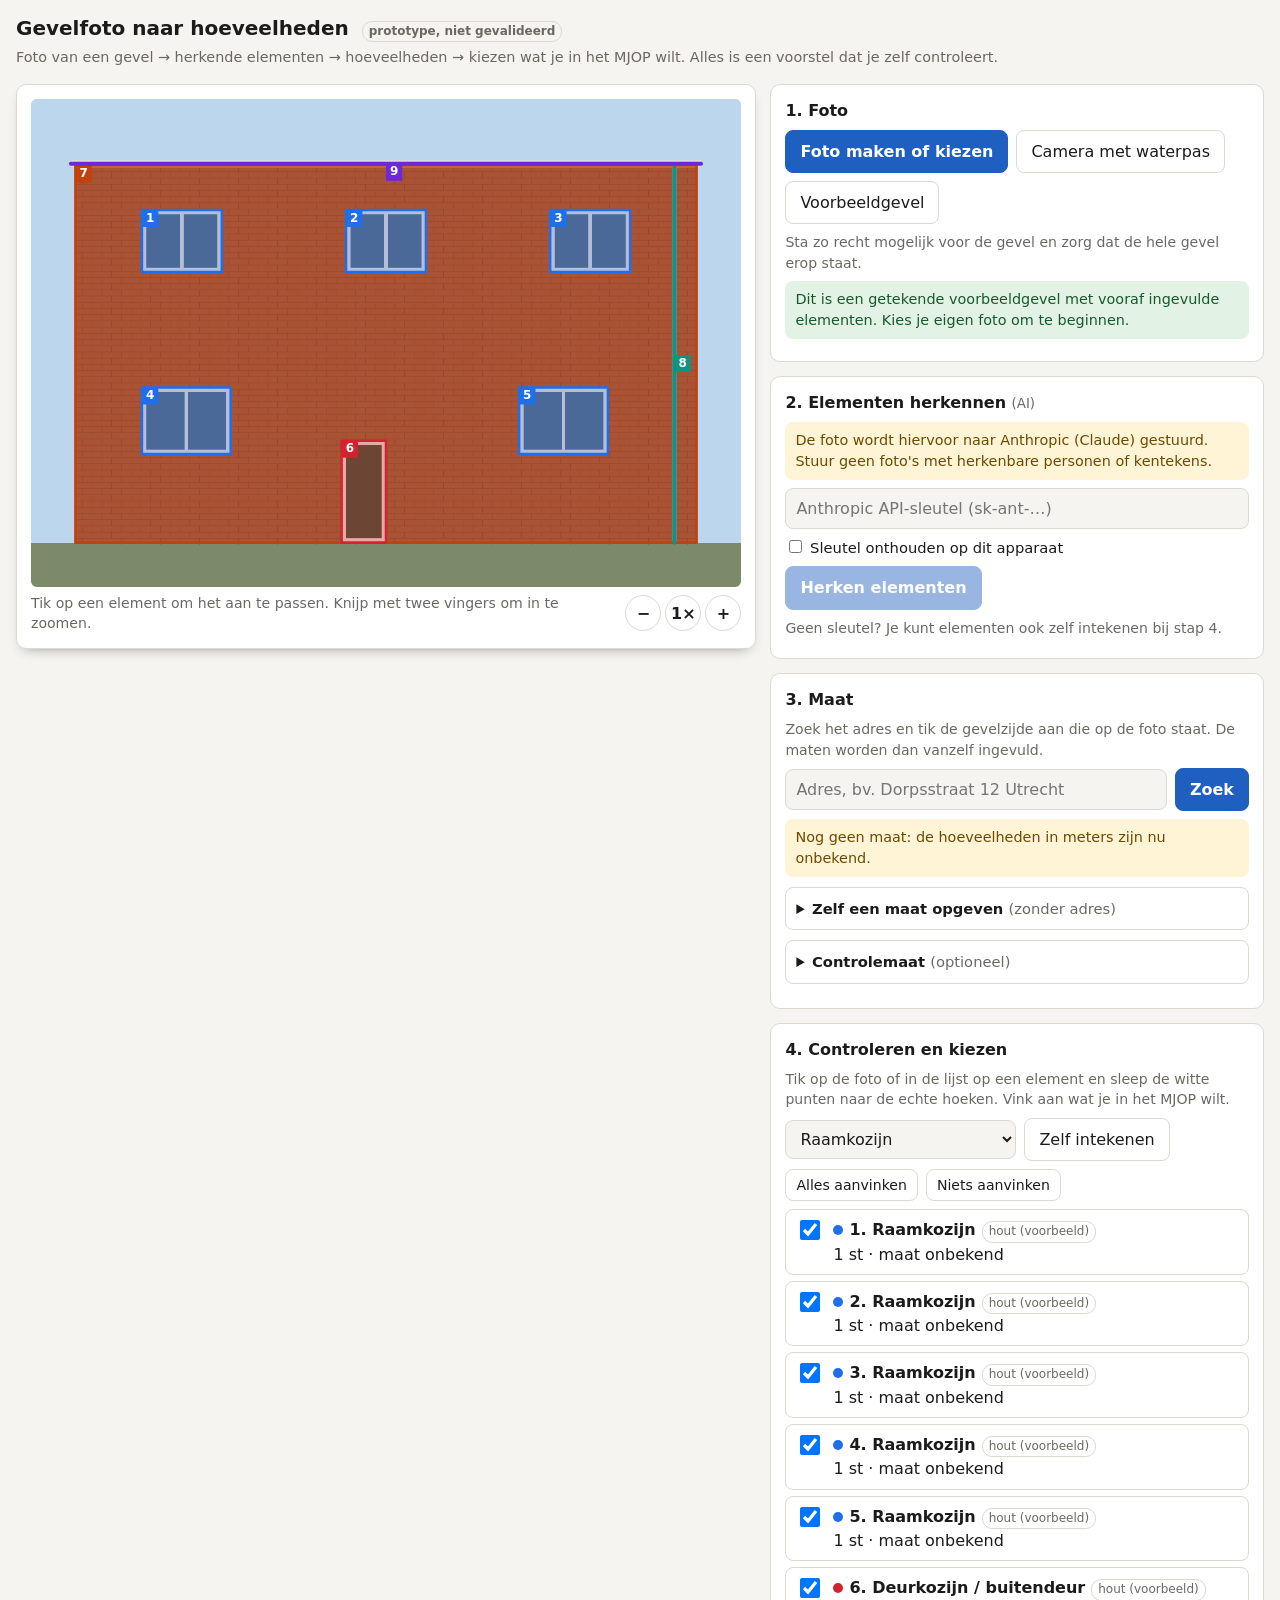
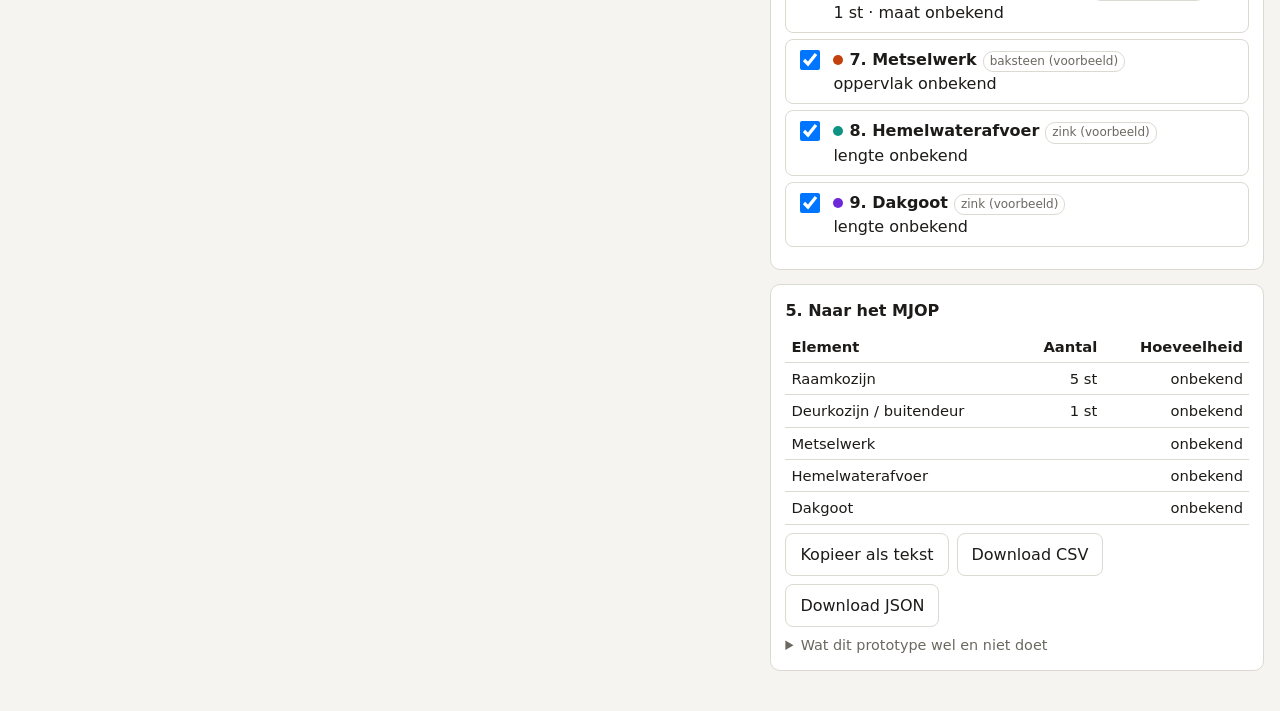
==== commit 4ccc0fcd: "Gevelfoto koppelen aan de gevelposten (metselwerk, voegwerk) als voorstel - src/gevelfoto.js: contra" ====
--- a/gevelfoto/index.html
+++ b/gevelfoto/index.html
@@ -58,8 +58,9 @@
   .msg.ok { background: var(--ok-bg); color: var(--ok-ink); }
   .msg:empty { display: none; }
   #canvasWrap { position: relative; }
-  #zoomBar { position: absolute; right: 6px; bottom: 6px; display: flex; gap: 4px; }
-  #zoomBar button { width: 38px; height: 38px; padding: 0; border-radius: 50%; background: #000a; color: #fff; border-color: #fff8; font-weight: 700; }
+  #stageFoot { display: flex; gap: 8px; align-items: center; margin-top: 6px; } #stageFoot #hint { flex: 1; min-width: 0; margin: 0; }
+  #zoomBar { display: flex; gap: 4px; flex: none; }
+  #zoomBar button { width: 36px; height: 36px; padding: 0; border-radius: 50%; font-weight: 700; }
   #camView { overflow: hidden; touch-action: none; }
   #camZoomRow { display: flex; gap: 10px; align-items: center; padding: 8px 14px 0; background: #111; font-size: .9rem; }
   #camZoomRow input { flex: 1; min-width: 0; } #camZoomVal { min-width: 3.2em; text-align: right; font-variant-numeric: tabular-nums; }
@@ -105,14 +106,14 @@
   <h1>Gevelfoto naar hoeveelheden <span class="tag">prototype, niet gevalideerd</span></h1>
   <p>Foto van een gevel → herkende elementen → hoeveelheden → kiezen wat je in het MJOP wilt. Alles is een voorstel dat je zelf controleert.</p>
 </header>
+<div id="linkBar" hidden style="max-width:1280px;margin:0 auto;padding-left:max(16px, env(safe-area-inset-left, 0px));padding-right:max(16px, env(safe-area-inset-right, 0px))"><div class="msg ok"><span id="linkText"></span> <a id="linkBack" href="#">Terug zonder versturen</a></div></div>
 <main>
   <div id="stage">
     <div id="canvasWrap">
       <div id="empty">Kies eerst een foto, of probeer de voorbeeldgevel.</div>
       <canvas id="cv" hidden></canvas>
-      <div id="zoomBar" hidden><button id="zoomOut" aria-label="Uitzoomen">−</button><button id="zoomReset" aria-label="Hele foto tonen">1×</button><button id="zoomIn" aria-label="Inzoomen">+</button></div>
     </div>
-    <p id="hint" class="muted"></p>
+    <div id="stageFoot"><p id="hint" class="muted"></p><div id="zoomBar" hidden><button id="zoomOut" aria-label="Uitzoomen">−</button><button id="zoomReset" aria-label="Hele foto tonen">1×</button><button id="zoomIn" aria-label="Inzoomen">+</button></div></div>
   </div>
 
   <div id="panel">
@@ -211,6 +212,7 @@
       <h2>5. Naar het MJOP</h2>
       <div id="totals"></div>
       <div class="row">
+        <button id="sendBtn" class="primary" hidden disabled>Naar Mijn MJOP sturen</button>
         <button id="copyBtn" disabled>Kopieer als tekst</button>
         <button id="csvBtn" disabled>Download CSV</button>
         <button id="jsonBtn" disabled>Download JSON</button>
@@ -689,6 +691,60 @@
   const a = el("a", { href: URL.createObjectURL(new Blob([text], { type: mime })), download: name }); document.body.append(a); a.click(); a.remove(); setTimeout(() => URL.revokeObjectURL(a.href), 2000);
 }
 
+// ------------------------------------------------ koppeling met Mijn MJOP --------------------------------------------
+// Start de MJOP-app deze pagina, dan staat er in de browseropslag van dit domein een verzoek met de projectreferentie. "Naar Mijn MJOP sturen"
+// zet het resultaat (contract mjop_gevelfoto_v1: alleen getallen en herkomst, geen foto) in dezelfde opslag en gaat terug. De app controleert het
+// daar opnieuw en neemt niets automatisch over. Zie src/gevelfoto.js in de MJOP-App-repository.
+const MJOP_REQUEST_KEY = "mjop-gevelfoto-request", MJOP_OUTBOX_KEY = "mjop-gevelfoto-outbox";
+function readMjopRequest() {
+  if (Host.claude) return null;
+  try {
+    const r = JSON.parse(localStorage.getItem(MJOP_REQUEST_KEY) || "null");
+    if (!r || typeof r.planRef !== "string" || !/^[A-Za-z0-9_-]{8,80}$/.test(r.planRef) || typeof r.returnUrl !== "string") return null;
+    if (!(Date.now() - Date.parse(r.at) < 24 * 3600 * 1000)) return null;
+    const back = new URL(r.returnUrl, location.href); if (back.origin !== location.origin) return null;          // alleen terug naar dit domein
+    return { planRef: r.planRef, address: typeof r.address === "string" ? r.address.slice(0, 200) : null, bagPandId: /^\d{16}$/.test(String(r.bagPandId || "")) ? String(r.bagPandId) : null, returnUrl: back.href };
+  } catch (e) { return null; }
+}
+const Link = readMjopRequest();
+
+function buildMjopResult() {
+  const toM = metricMap(state.ref), ref = state.ref, src = ref.source || null, chosen = state.elements.filter((e) => e.chosen);
+  const qs = chosen.map((e) => [e, quantities(e, toM, state.elements)]);
+  const sum = (types, f, unit) => { const xs = qs.filter(([e]) => types.includes(e.type)); return { value: xs.length ? round2(xs.reduce((a, [, q]) => a + f(q), 0)) : null, unit, elements: xs.length }; };
+  const count = (type) => { const n = chosen.filter((e) => e.type === type).length; return { value: n || null, unit: "st", elements: n }; };
+  const id = Array.from(crypto.getRandomValues(new Uint8Array(8)), (x) => ("0" + x.toString(16)).slice(-2)).join("");
+  const chk = checkResult(), cap = state.capture, pand = (state.bag.pand && /^\d{16}$/.test(state.bag.pand.id) ? state.bag.pand.id : null) || Link.bagPandId;
+  return {
+    contract: "mjop_gevelfoto_v1", result_id: "gf-" + id, created_at: new Date().toISOString(), plan_ref: Link.planRef,
+    building: { address: state.bag.address || Link.address || null, bag_pand_id: pand },
+    facade: { side_facing: src ? src.side_facing : null, side_length_m: src ? src.side_length_m : null, side_index: src && src.bag_pand_id === pand ? src.side_index : null, sides_total: src && src.bag_pand_id === pand ? src.sides_total : null },
+    scale: { method: ref.mode === "line" ? "REFERENCE_LINE" : "REFERENCE_RECTANGLE", source: src ? "BAG_FOOTPRINT_SIDE" : "USER_INPUT",
+             placement: src ? (["AUTO_WALL_WIDTH", "USER_ADJUSTED", "USER_POINTS"].includes(src.placement) ? src.placement : "USER_POINTS") : null,
+             perspective_corrected: ref.mode === "rect" && rectInfo(ref, Geo.orderQuad(ref.pts)).perspective, check_deviation_pct: chk ? chk.deviation_pct : null },
+    recognition: { provider: state.recognition ? "anthropic" : "none", model: state.recognition ? (state.recognition.served_model || state.recognition.requested_model || null) : null },
+    capture: cap ? { level: cap.level, pitch_deg: cap.pitch_deg, roll_deg: cap.roll_deg } : null,
+    quantities: {
+      masonry_net_m2: sum(["metselwerk"], (q) => q.net_area_m2, "m2"), masonry_gross_m2: sum(["metselwerk"], (q) => q.gross_area_m2, "m2"),
+      frame_area_m2: sum(["kozijn_raam", "kozijn_deur"], (q) => q.area_m2, "m2"), window_frames_st: count("kozijn_raam"), door_frames_st: count("kozijn_deur"),
+      downpipe_m1: sum(["hwa"], (q) => q.length_m, "m1"), gutter_m1: sum(["dakgoot"], (q) => q.length_m, "m1"),
+    },
+    status: "PROPOSED", validated: false, booking_allowed: false,
+  };
+}
+
+function sendToMjop() {
+  if (!Link) return;
+  if (state.elements.some((e) => e.source === "demo")) return setMsg("exportMsg", "De voorbeeldgevel is geen echte gevel en kan niet naar je MJOP. Kies eerst je eigen foto.", "warn");
+  if (!metricMap(state.ref)) return setMsg("exportMsg", "Stel eerst bij stap 3 een maat in; zonder maat zijn er geen hoeveelheden om te sturen.", "warn");
+  try {
+    let box = []; try { box = JSON.parse(localStorage.getItem(MJOP_OUTBOX_KEY) || "[]"); } catch (e) { box = []; }
+    if (!Array.isArray(box)) box = [];
+    box.push(buildMjopResult()); localStorage.setItem(MJOP_OUTBOX_KEY, JSON.stringify(box.slice(-20)));
+  } catch (e) { return setMsg("exportMsg", "Versturen is niet gelukt: de browseropslag is niet beschikbaar. Gebruik 'Kopieer als tekst'.", "err"); }
+  location.href = Link.returnUrl;
+}
+
 // ------------------------------------------------ referentiemaat -----------------------------------------------------
 function readRef() {
   const r = state.ref; r.length = parseNum($("refLen").value); r.w = parseNum($("refW").value); r.h = parseNum($("refH").value);
@@ -792,7 +848,8 @@
 
 function bagSource(placement) {
   const b = state.bag, sd = b.sides[b.side];
-  return { type: "BAG_FOOTPRINT_SIDE", bag_pand_id: b.pand.id, address: b.address, side_length_m: round2(sd.length), side_facing: sd.facing, retrieved_at: b.retrievedAt, placement };
+  const real = b.sides.map((x, i) => i).filter((i) => b.sides[i].length >= 1), at = real.indexOf(b.side);
+  return { type: "BAG_FOOTPRINT_SIDE", bag_pand_id: b.pand.id, address: b.address, side_length_m: round2(sd.length), side_facing: sd.facing, side_index: at >= 0 ? at : null, sides_total: real.length >= 3 ? real.length : null, retrieved_at: b.retrievedAt, placement };
 }
 
 // Zet de maat zonder aanwijzen: de breedte van het grootste herkende gevelvlak wordt gelijkgesteld aan de gekozen BAG-zijde.
@@ -1000,7 +1057,7 @@
   $("refFromSel").disabled = !(a && TYPES[a.type].kind === "quad");
   $("polyDone").hidden = !(state.tool && state.tool.open); $("cancelTool").hidden = !state.tool;
   $("allOn").disabled = $("allOff").disabled = !state.elements.length;
-  ["copyBtn", "csvBtn", "jsonBtn"].forEach((id) => { $(id).disabled = !any; });
+  ["copyBtn", "csvBtn", "jsonBtn", "sendBtn"].forEach((id) => { $(id).disabled = !any; });
   if (state.ref.auto && state.bag.side != null && !(state.tool && state.tool.isRef)) autoRefFromBag();
   readRef(); renderRef(); renderCheck(); renderBag(); renderList(); renderTotals(); draw();
 }
@@ -1051,6 +1108,12 @@
       const sel = $("addrPick"); sel.replaceChildren(...docs.map((d, i) => el("option", { value: i, text: d.name }))); $("addrPickRow").hidden = docs.length < 2;
       await pickAddress(docs[0]);
     } catch (e) { setMsg("bagMsg", e.message, "err"); } };
+  if (Link) {
+    $("linkBar").hidden = false; $("sendBtn").hidden = false; $("linkBack").href = Link.returnUrl;
+    $("linkText").textContent = "Gekoppeld aan je MJOP" + (Link.address ? ": " + Link.address + "." : ".") + " Stuur het resultaat bij stap 5 terug als voorstel.";
+    $("sendBtn").addEventListener("click", sendToMjop);
+    if (Link.address) { $("addr").value = Link.address; setTimeout(search, 0); }
+  }
   $("addrBtn").addEventListener("click", search); $("addr").addEventListener("keydown", (ev) => { if (ev.key === "Enter") search(); });
   $("addrPick").addEventListener("change", () => pickAddress(state.bag.docs[+$("addrPick").value]));
 
@@ -1083,7 +1146,7 @@
     Host.claude.use("sample").then((x) => { Host.sample = x; if (!x) setMsg("detectMsg", "Herkennen met Claude is in deze weergave niet beschikbaar. Je kunt elementen zelf intekenen bij stap 4.", "warn"); refresh(); });
     Host.claude.use("downloads").then((x) => { Host.downloads = x; if (!x) { $("csvBtn").hidden = true; $("jsonBtn").hidden = true; } });
   }
-  try { const a = localStorage.getItem("gevelfoto_adres"); if (a) $("addr").value = a; } catch (e) { /* opslag niet beschikbaar */ }
+  try { const a = localStorage.getItem("gevelfoto_adres"); if (a && !(Link && Link.address)) $("addr").value = a; } catch (e) { /* opslag niet beschikbaar */ }
   bindCanvas(); window.addEventListener("resize", draw);
   // Beginstand: de voorbeeldgevel, zodat meteen te zien is wat de pagina doet.
   const d = demoScene(); setPhoto(d.canvas, "voorbeeldgevel"); addElements(d.elements, "demo");
@@ -1091,7 +1154,7 @@
 }
 
 // Voor geautomatiseerde controle van de rekenkern (zie README).
-window.Gevelfoto = { imageToClient, zoomAt, setCamZoom, autoRefFromBag, Geo, metricMap, quantities, parseModelResponse, buildPrompt, buildExport, state, TYPES, demoScene, footprintSides, tiltFromOrientation };
+window.Gevelfoto = { buildMjopResult, imageToClient, zoomAt, setCamZoom, autoRefFromBag, Geo, metricMap, quantities, parseModelResponse, buildPrompt, buildExport, state, TYPES, demoScene, footprintSides, tiltFromOrientation };
 init();
 </script>
 </body>
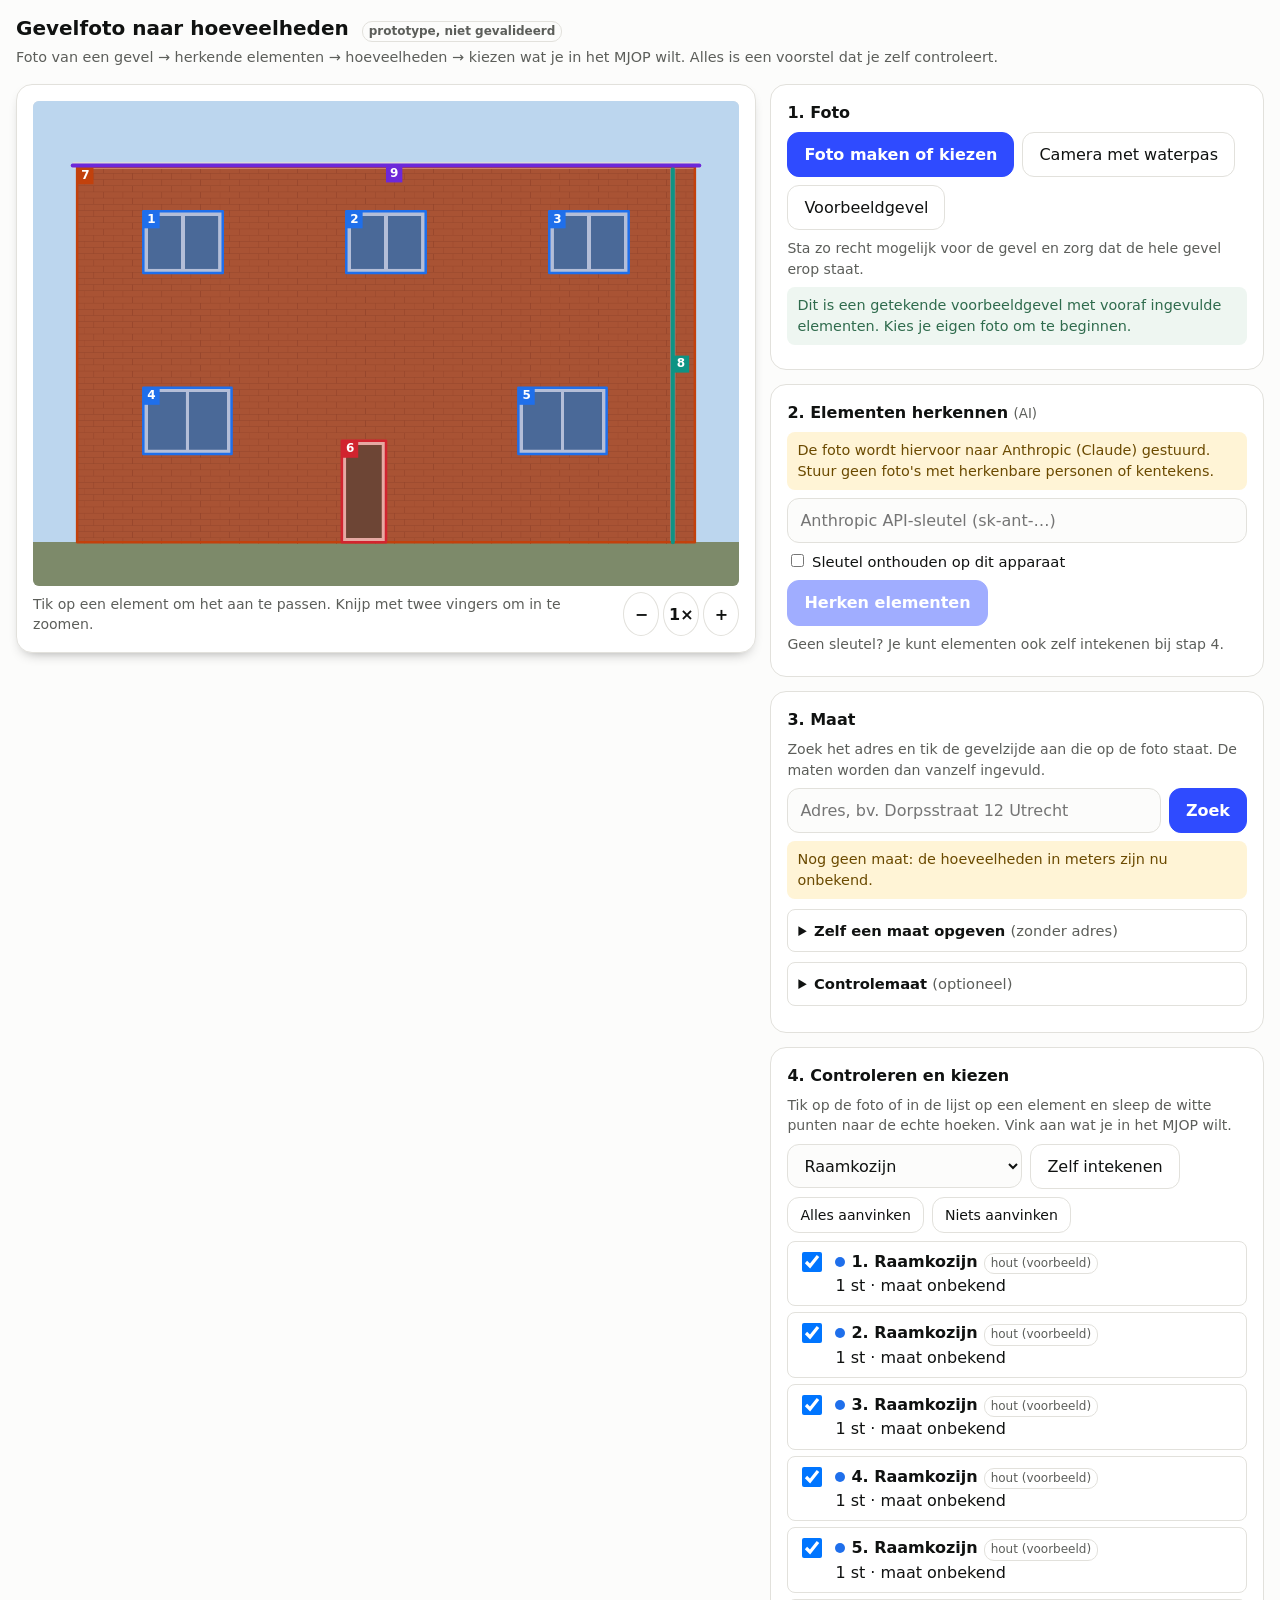
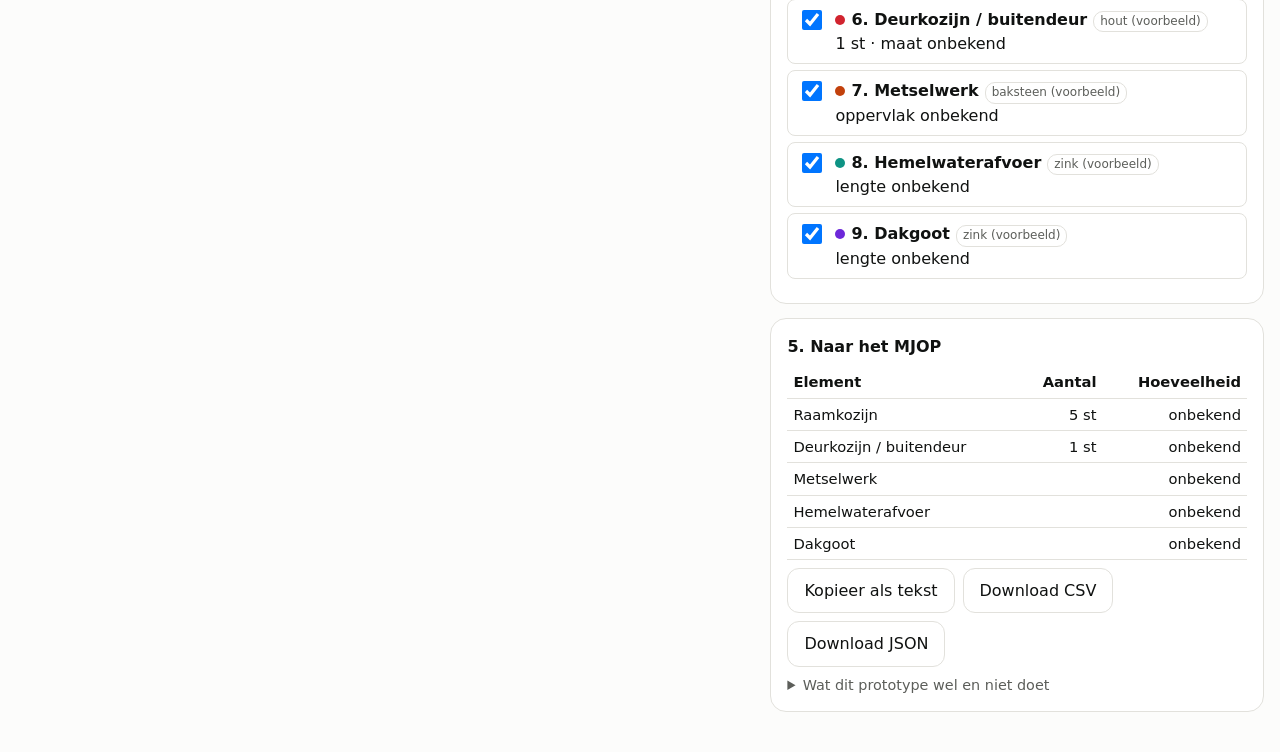
==== commit 41b5d256: "Gevelscanner opent binnen de app, in het nieuwe design De knop "Gevelfoto maken" opent de scanner (g" ====
--- a/gevelfoto/index.html
+++ b/gevelfoto/index.html
@@ -9,27 +9,31 @@
 <meta name="robots" content="noindex">
 <style>
   :root {
-    --bg: #f5f4f0; --panel: #ffffff; --ink: #1c1b19; --muted: #6b6860; --line: #dcd9d1;
-    --accent: #1f5fbf; --accent-ink: #ffffff; --warn-bg: #fff4d6; --warn-ink: #6b4a00; --err-bg: #fde4e1; --err-ink: #8a1c12;
-    --ok-bg: #e2f3e6; --ok-ink: #17592b;
+    --bg: #FCFCFB; --panel: #ffffff; --ink: #101211; --muted: #5C5E5A; --line: #E2E1DC;
+    --accent: #2F4BFF; --accent-ink: #ffffff; --warn-bg: #fff4d6; --warn-ink: #6b4a00; --err-bg: #FDEEEC; --err-ink: #9E2B22;
+    --ok-bg: #EEF6F1; --ok-ink: #2F6B4D;
+    --sans: system-ui, -apple-system, "Segoe UI", sans-serif;
   }
   @media (prefers-color-scheme: dark) { :root:not([data-theme="light"]) {
-      --bg: #161614; --panel: #201f1d; --ink: #edebe6; --muted: #a09c93; --line: #383632;
-      --accent: #6ea4f5; --accent-ink: #0c1626; --warn-bg: #3d3212; --warn-ink: #f3d78a; --err-bg: #47201c; --err-ink: #f6b5ad;
+      --bg: #101211; --panel: #161917; --ink: #FCFCFB; --muted: #B4B8B5; --line: #2C302E;
+      --accent: #7E8FFF; --accent-ink: #0c1020; --warn-bg: #3d3212; --warn-ink: #f3d78a; --err-bg: #47201c; --err-ink: #f6b5ad;
       --ok-bg: #1b3a24; --ok-ink: #a6e0b5; color-scheme: dark; } }
   :root[data-theme="dark"] {
-      --bg: #161614; --panel: #201f1d; --ink: #edebe6; --muted: #a09c93; --line: #383632;
-      --accent: #6ea4f5; --accent-ink: #0c1626; --warn-bg: #3d3212; --warn-ink: #f3d78a; --err-bg: #47201c; --err-ink: #f6b5ad;
+      --bg: #101211; --panel: #161917; --ink: #FCFCFB; --muted: #B4B8B5; --line: #2C302E;
+      --accent: #7E8FFF; --accent-ink: #0c1020; --warn-bg: #3d3212; --warn-ink: #f3d78a; --err-bg: #47201c; --err-ink: #f6b5ad;
       --ok-bg: #1b3a24; --ok-ink: #a6e0b5; color-scheme: dark; }
   * { box-sizing: border-box; }
   [hidden] { display: none !important; }
-  body { margin: 0; background: var(--bg); color: var(--ink); font: 16px/1.45 system-ui, -apple-system, "Segoe UI", sans-serif; }
+  body { margin: 0; background: var(--bg); color: var(--ink); font: 16px/1.45 var(--sans); }
+  /* Ingebed in de MJOP-app (?ingebed=1): de app zelf toont de kop en de terugknop. */
+  html.ingebed header, html.ingebed #linkBar { display: none !important; }
+  html.ingebed main { padding-block-start: 4px; }
   header { padding-block: 14px 6px; padding-left: max(16px, env(safe-area-inset-left, 0px)); padding-right: max(16px, env(safe-area-inset-right, 0px)); max-width: 1280px; margin: 0 auto; }
   h1 { font-size: 1.25rem; margin: 0 0 4px; }
   header p { margin: 0; color: var(--muted); font-size: .9rem; }
   main { display: grid; gap: 14px; padding-block: 10px 40px; padding-left: max(16px, env(safe-area-inset-left, 0px)); padding-right: max(16px, env(safe-area-inset-right, 0px)); max-width: 1280px; margin: 0 auto; grid-template-columns: minmax(0, 1fr); }
   @media (min-width: 980px) { main { grid-template-columns: minmax(0, 1.5fr) minmax(340px, 1fr); align-items: start; } }
-  section, #stage { background: var(--panel); border: 1px solid var(--line); border-radius: 10px; padding: 14px; min-width: 0; }
+  section, #stage { background: var(--panel); border: 1px solid var(--line); border-radius: 16px; padding: 16px; min-width: 0; }
   /* De foto blijft in beeld terwijl je door de stappen scrolt; de band erboven dekt wat eronderdoor schuift. */
   #stage { position: sticky; top: calc(env(safe-area-inset-top, 0px) + 6px); z-index: 5; box-shadow: 0 6px 14px -8px #0007; }
   body::before { content: ""; position: fixed; inset: 0 0 auto; height: calc(env(safe-area-inset-top, 0px) + 6px); z-index: 10; background: var(--bg); }
@@ -44,11 +48,11 @@
   p { margin: 6px 0; }
   .muted { color: var(--muted); font-size: .88rem; }
   .row { display: flex; flex-wrap: wrap; gap: 8px; align-items: center; margin: 8px 0; }
-  button, .filebtn { font: inherit; padding: 9px 14px; border-radius: 8px; border: 1px solid var(--line); background: var(--panel); color: var(--ink); cursor: pointer; }
+  button, .filebtn { font: inherit; padding: 10px 16px; min-height: 44px; border-radius: 12px; border: 1px solid var(--line); background: var(--panel); color: var(--ink); cursor: pointer; }
   button.primary, .filebtn { background: var(--accent); color: var(--accent-ink); border-color: var(--accent); font-weight: 600; }
   button:disabled { opacity: .45; cursor: not-allowed; }
-  button.small { padding: 5px 10px; font-size: .88rem; }
-  input[type=text], input[type=password], select { font: inherit; padding: 8px 10px; border-radius: 8px; border: 1px solid var(--line); background: var(--bg); color: var(--ink); min-width: 0; }
+  button.small { padding: 6px 12px; min-height: 36px; font-size: .88rem; }
+  input[type=text], input[type=password], select { font: inherit; padding: 10px 12px; min-height: 44px; border-radius: 12px; border: 1px solid var(--line); background: var(--bg); color: var(--ink); min-width: 0; }
   input.num { width: 7em; }
   label { font-size: .92rem; }
   .filebtn input { display: none; }
@@ -696,6 +700,8 @@
 // zet het resultaat (contract mjop_gevelfoto_v1: alleen getallen en herkomst, geen foto) in dezelfde opslag en gaat terug. De app controleert het
 // daar opnieuw en neemt niets automatisch over. Zie src/gevelfoto.js in de MJOP-App-repository.
 const MJOP_REQUEST_KEY = "mjop-gevelfoto-request", MJOP_OUTBOX_KEY = "mjop-gevelfoto-outbox";
+const EMBED = (() => { try { return new URLSearchParams(location.search).get("ingebed") === "1" && window.parent !== window; } catch (e) { return false; } })();
+if (EMBED) document.documentElement.classList.add("ingebed");
 function readMjopRequest() {
   if (Host.claude) return null;
   try {
@@ -742,6 +748,7 @@
     if (!Array.isArray(box)) box = [];
     box.push(buildMjopResult()); localStorage.setItem(MJOP_OUTBOX_KEY, JSON.stringify(box.slice(-20)));
   } catch (e) { return setMsg("exportMsg", "Versturen is niet gelukt: de browseropslag is niet beschikbaar. Gebruik 'Kopieer als tekst'.", "err"); }
+  if (EMBED) { try { window.parent.postMessage({ type: "mjop-gevelfoto-klaar" }, location.origin); return; } catch (e) { /* val terug op navigeren */ } }
   location.href = Link.returnUrl;
 }
 
